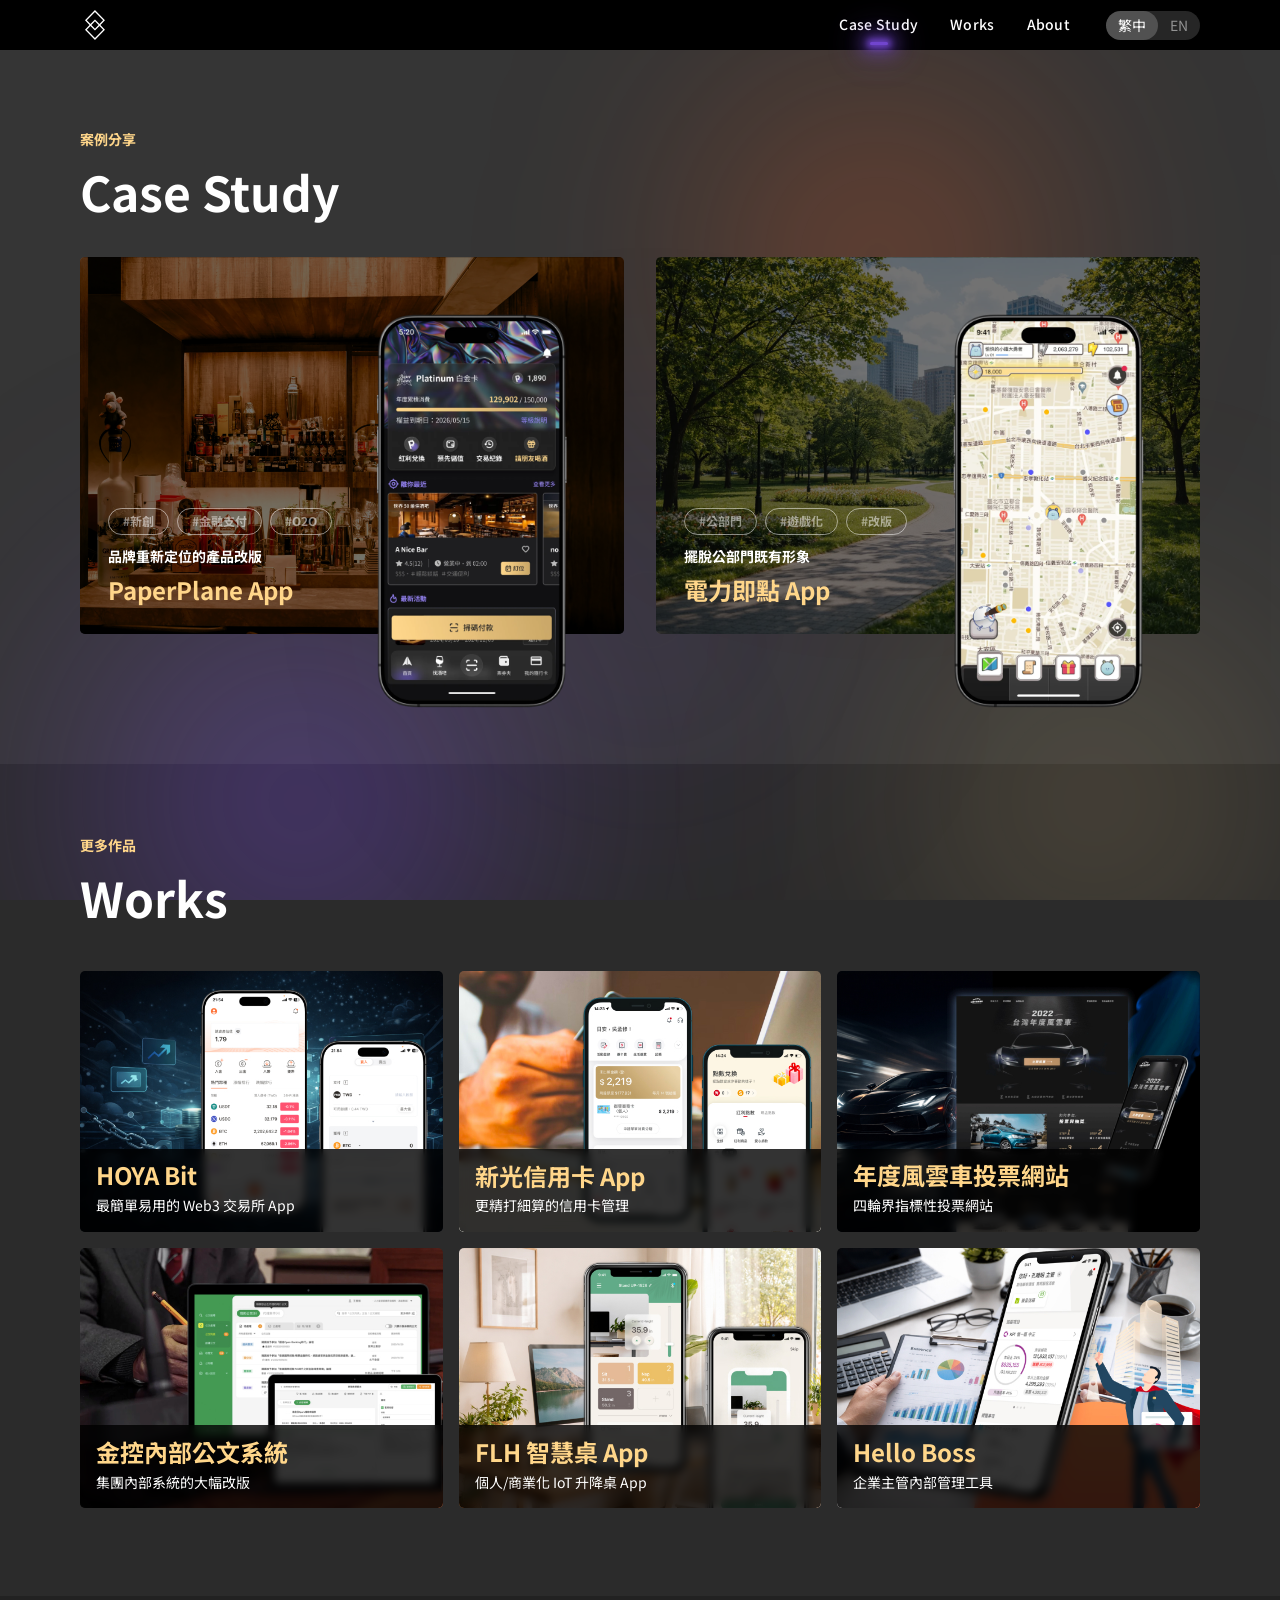
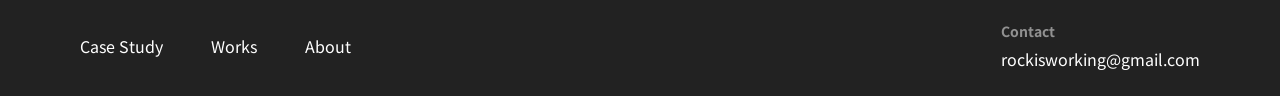
==== index.html @ 95409095 "perf: 所有圖片轉 WebP + 修復 about 頁左欄 sticky - 全站 PNG → WebP，cs-paperplane-bg: 11MB→848K（-92%） - 所有 HTML 圖" ====
<!DOCTYPE html>
<html lang="zh-TW">
<head>
  <meta charset="UTF-8">
  <meta name="viewport" content="width=device-width, initial-scale=1.0">
  <title>Rock Wu — UX Designer</title>
  <meta name="description" content="Rock Wu's UX design portfolio — case studies in fintech, gamification, and enterprise apps with 8+ years of product design experience.">

  <!-- Canonical -->
  <link rel="canonical" href="https://rockisworking.tw/">

  <!-- Open Graph -->
  <meta property="og:type"        content="website">
  <meta property="og:url"         content="https://rockisworking.tw/">
  <meta property="og:title"       content="Rock Wu — UX Designer">
  <meta property="og:description" content="Rock Wu's UX design portfolio — case studies in fintech, gamification, and enterprise apps with 8+ years of product design experience.">
  <meta property="og:image"       content="https://rockisworking.tw/assets/images/og_image.webp">
  <meta property="og:image:width"  content="1200">
  <meta property="og:image:height" content="630">

  <!-- Twitter Card -->
  <meta name="twitter:card"        content="summary_large_image">
  <meta name="twitter:title"       content="Rock Wu — UX Designer">
  <meta name="twitter:description" content="Rock Wu's UX design portfolio — case studies in fintech, gamification, and enterprise apps with 8+ years of product design experience.">
  <meta name="twitter:image"       content="https://rockisworking.tw/assets/images/og_image.webp">

  <!-- JSON-LD Person -->
  <script type="application/ld+json">
  {
    "@context": "https://schema.org",
    "@type": "Person",
    "name": "Rock Wu",
    "jobTitle": "UX Designer",
    "url": "https://rockisworking.tw",
    "email": "rockisworking@gmail.com",
    "sameAs": ["https://www.linkedin.com/in/rockwoo/"]
  }
  </script>

  <link rel="icon" type="image/svg+xml" href="assets/images/favicon.svg">
  <link rel="stylesheet" href="css/style.css">
</head>
<body>

  <!-- 流動背景光暈 -->
  <div class="gradient-orbs" aria-hidden="true">
    <div class="orb orb-1"></div>
    <div class="orb orb-2"></div>
    <div class="orb orb-3"></div>
    <div class="orb orb-4"></div>
  </div>

  <div class="page-content">

    <!-- ── Header ────────────────────────────── -->
    <header>
      <div class="header-inner">
        <a href="index.html" class="header-logo">
          <img src="assets/images/favicon.svg" alt="Rock Wu">
        </a>
        <div class="header-right">
          <nav class="header-nav">
            <a href="#case-study">Case Study</a>
            <a href="#work">Works</a>
            <a href="about.html">About</a>
          </nav>
          <div class="lang-toggle" id="langToggle" role="button" aria-label="切換語言">
            <span class="active" data-lang="zh">繁中</span>
            <span data-lang="en">EN</span>
          </div>
        </div>
        <button class="menu-btn" id="menuBtn" aria-label="開啟選單">
          <span></span><span></span><span></span>
        </button>
      </div>
    </header>

    <!-- ── Case Study 區塊 ────────────────────── -->
    <section id="case-study">
      <div class="container">
        <p class="section-label" data-zh="案例分享" data-en="Case Studies">案例分享</p>
        <h1>Case Study</h1>
        <div class="cs-grid">

          <!-- PaperPlane -->
          <a href="case-study-paperplane.html" class="cs-card fade-in">
            <div class="cs-card-inner">
              <div class="cs-card-bg" style="background-image: url('assets/images/cs-paperplane-bg.webp');"></div>
              <div class="cs-card-overlay"></div>
              <div class="cs-card-content">
                <div class="cs-card-tags">
                  <span class="tag-outline" data-zh="#新創" data-en="#Startup">#新創</span>
                  <span class="tag-outline" data-zh="#金融支付" data-en="#FinTech">#金融支付</span>
                  <span class="tag-outline">#O2O</span>
                </div>
                <p class="cs-card-sub" data-zh="品牌重新定位的產品改版" data-en="Product Redesign for Brand Repositioning">品牌重新定位的產品改版</p>
                <h2 class="cs-card-title">PaperPlane App</h2>
              </div>
            </div>
            <img class="cs-card-phone"
                 src="assets/images/cs-pp-v2-home@3x.webp"
                 alt="PaperPlane App">
          </a>

          <!-- 台電 -->
          <a href="case-study-tapower.html" class="cs-card fade-in">
            <div class="cs-card-inner">
              <div class="cs-card-bg" style="background-image: url('assets/images/cs-tapower-bg.webp');"></div>
              <div class="cs-card-overlay"></div>
              <div class="cs-card-content">
                <div class="cs-card-tags">
                  <span class="tag-outline" data-zh="#公部門" data-en="#Government">#公部門</span>
                  <span class="tag-outline" data-zh="#遊戲化" data-en="#Gamification">#遊戲化</span>
                  <span class="tag-outline" data-zh="#改版" data-en="#Redesign">#改版</span>
                </div>
                <p class="cs-card-sub" data-zh="擺脫公部門既有形象" data-en="Breaking Free from a Government App Stereotype">擺脫公部門既有形象</p>
                <h2 class="cs-card-title" data-zh="電力即點 App" data-en="Taipower Points App">電力即點 App</h2>
              </div>
            </div>
            <img class="cs-card-phone"
                 src="assets/images/cs-tapower-v3-map.webp"
                 alt="電力即點 App">
          </a>

        </div>
      </div>
    </section>

    <!-- ── Works 區塊 ──────────────────────────── -->
    <section id="work">
      <div class="container">
        <p class="section-label" data-zh="更多作品" data-en="More Works">更多作品</p>
        <h1>Works</h1>
        <div class="works-grid">

          <!-- HOYA Bit -->
          <div class="work-card fade-in"
               data-title="HOYA Bit"
               data-subtitle="最簡單易用的 Web3 交易所 App"
               data-subtitle-en="The Simplest Web3 Exchange App"
               data-tags="#Web3,#金融科技,#加密貨幣"
               data-tags-en="#Web3,#FinTech,#Crypto"
               data-role="UX Designer"
               data-exec="前期功能規劃、流程與線稿實作"
               data-exec-en="Feature planning, user flows, and wireframes"
               data-metrics="在職期間與公司一同成長至全台前三大交易所（2023~2025）"
               data-metrics-en="Grew to become one of Taiwan's top 3 crypto exchanges during my tenure (2023–2025)"
               data-desc="以友善、易用的普惠金融為核心概念，進行每一次的app改版。並協助PM重新梳理既有功能規則，將跨部門溝通與開發時的模糊地帶降到最低。"
               data-desc-en="With inclusive, easy-to-use finance as the core concept, I led iterative redesigns of the app and helped the PM clarify existing feature logic, minimizing ambiguity across cross-functional communication and development."
               data-image="assets/images/work-hoya-lightbox.jpg"
               data-link="https://hoyabit.com/">
            <div class="work-card-bg" style="background-image: url('assets/images/work-hoya-card.jpg');"></div>
            <div class="work-card-overlay"></div>
            <div class="work-card-content">
              <p class="work-card-title">HOYA Bit</p>
              <p class="work-card-sub" data-zh="最簡單易用的 Web3 交易所 App" data-en="The Simplest Web3 Exchange App">最簡單易用的 Web3 交易所 App</p>
            </div>
          </div>

          <!-- 新光信用卡 -->
          <div class="work-card fade-in"
               data-title="新光信用卡 App"
               data-title-en="Shin Kong Credit Card App"
               data-subtitle="更精打細算的信用卡管理"
               data-subtitle-en="Smarter Credit Card Management"
               data-tags="#金融科技,#銀行業"
               data-tags-en="#FinTech,#Banking"
               data-role="UX Designer"
               data-exec="前期研究、設計策略與實作、易用性測試、管理後台"
               data-exec-en="Research, design strategy & execution, usability testing, admin backend"
               data-metrics="現已結合進新光銀行app，仍保留部分既有架構"
               data-metrics-en="Now integrated into the Shin Kong Bank app, with key architecture retained"
               data-desc="以大量的用戶研究與訪談為出發，重新定義信用卡app的權重與操作流程，並整合新光銀行多部門系統，建立符合銀行內規的管理後台。"
               data-desc-en="Starting from extensive user research and interviews, I redefined the information hierarchy and flows of the credit card app, integrated multi-department systems, and built a compliance-ready admin backend."
               data-image="assets/images/work-skcard-lightbox.jpg"
               data-link="">
            <div class="work-card-bg" style="background-image: url('assets/images/work-skcard-card.jpg');"></div>
            <div class="work-card-overlay"></div>
            <div class="work-card-content">
              <p class="work-card-title" data-zh="新光信用卡 App" data-en="Shin Kong Credit Card App">新光信用卡 App</p>
              <p class="work-card-sub" data-zh="更精打細算的信用卡管理" data-en="Smarter Credit Card Management">更精打細算的信用卡管理</p>
            </div>
          </div>

          <!-- 年度風雲車 -->
          <div class="work-card fade-in"
               data-title="年度風雲車投票網站"
               data-title-en="Car of the Year Taiwan"
               data-subtitle="四輪界指標性投票網站"
               data-subtitle-en="Taiwan's Premier Car Voting Platform"
               data-tags="#活動型網站,#維護後台"
               data-tags-en="#CampaignSite,#AdminBackend"
               data-role="UX Designer"
               data-exec="前期研究、設計策略與實作、管理後台設計規劃"
               data-exec-en="Research, design strategy & execution, admin backend planning"
               data-metrics="改版後參與人數上升約 500%"
               data-metrics-en="~500% increase in participation after redesign"
               data-desc="從整體投票流程與機制設計為基石出發，搭配完善的管理後台，使網站在不需要過多繁瑣操作下，也能每年重複使用，展現不同的樣貌。"
               data-desc-en="Starting from a solid voting flow and mechanism design, paired with a robust admin backend, the site can be reused annually with minimal effort while presenting a fresh look each year."
               data-image="assets/images/work-cars-lightbox.jpg"
               data-link="https://twcoty.buycartv.com/">
            <div class="work-card-bg" style="background-image: url('assets/images/work-cars-card.jpg');"></div>
            <div class="work-card-overlay"></div>
            <div class="work-card-content">
              <p class="work-card-title" data-zh="年度風雲車投票網站" data-en="Car of the Year Taiwan">年度風雲車投票網站</p>
              <p class="work-card-sub" data-zh="四輪界指標性投票網站" data-en="Taiwan's Premier Car Voting Platform">四輪界指標性投票網站</p>
            </div>
          </div>

          <!-- 金控公文 -->
          <div class="work-card fade-in"
               data-title="金控內部公文系統"
               data-title-en="Financial Group Document System"
               data-subtitle="集團內部系統的大幅改版"
               data-subtitle-en="Major Overhaul of an Enterprise Internal System"
               data-tags="#企業應用,#B2B,#多權限設計"
               data-tags-en="#EnterpriseApp,#B2B,#MultiRoleDesign"
               data-role="UX Designer"
               data-exec="前期研究、設計策略與實作、易用性測試"
               data-exec-en="Research, design strategy & execution, usability testing"
               data-metrics="受客戶內部好評，後續引進更多合作專案"
               data-metrics-en="Well-received internally, leading to additional project collaborations"
               data-desc="以集團多事業體、職務、權限皆適用為目標，逐一釐清既有需求與機制，重構數位化公文流程，建立通用的權限架構，有效提高公文運轉效率。"
               data-desc-en="With the goal of supporting diverse business units, roles, and permission levels across the group, I clarified existing requirements, rebuilt the digital document workflow, and established a universal permission architecture to significantly improve document processing efficiency."
               data-image="assets/images/work-katai-lightbox.jpg"
               data-link="">
            <div class="work-card-bg" style="background-image: url('assets/images/work-katai-card.jpg');"></div>
            <div class="work-card-overlay"></div>
            <div class="work-card-content">
              <p class="work-card-title" data-zh="金控內部公文系統" data-en="Financial Group Document System">金控內部公文系統</p>
              <p class="work-card-sub" data-zh="集團內部系統的大幅改版" data-en="Major Overhaul of an Enterprise Internal System">集團內部系統的大幅改版</p>
            </div>
          </div>

          <!-- FLH 智慧桌 -->
          <div class="work-card fade-in"
               data-title="FLH 智慧桌 App"
               data-title-en="FLH Smart Desk App"
               data-subtitle="個人/商業化 IoT 升降桌 App"
               data-subtitle-en="Personal & Commercial IoT Sit-Stand Desk App"
               data-tags="#IoT,#軟硬整合"
               data-tags-en="#IoT,#HardwareSoftwareIntegration"
               data-role="UX Designer"
               data-exec="前期研究、設計策略與實作、易用性測試"
               data-exec-en="Research, design strategy & execution, usability testing"
               data-metrics="產品銷售良好，廠商成功拓展海外市場"
               data-metrics-en="Strong product sales; manufacturer successfully expanded to overseas markets"
               data-desc="不只是調整高度，而是深入探討每個使用情境下的需求，讓共享場域也能順暢操作，並結合聲控與提醒功能，進一步優化用戶的使用體驗。"
               data-desc-en="More than just height adjustment — I explored every usage context in depth, enabling smooth operation in shared spaces, and integrated voice control and reminder features to further enhance the user experience."
               data-image="assets/images/work-flh-lightbox.jpg"
               data-link="">
            <div class="work-card-bg" style="background-image: url('assets/images/work-flh-card.jpg');"></div>
            <div class="work-card-overlay"></div>
            <div class="work-card-content">
              <p class="work-card-title">FLH 智慧桌 App</p>
              <p class="work-card-sub" data-zh="個人/商業化 IoT 升降桌 App" data-en="Personal & Commercial IoT Sit-Stand Desk App">個人/商業化 IoT 升降桌 App</p>
            </div>
          </div>

          <!-- Hello Boss -->
          <div class="work-card fade-in"
               data-title="Hello Boss"
               data-subtitle="企業主管內部管理工具"
               data-subtitle-en="Internal Management Tool for Executives"
               data-tags="#企業應用,#管理系統,#多權限設計"
               data-tags-en="#EnterpriseApp,#ManagementSystem,#MultiRoleDesign"
               data-role="UX Designer"
               data-exec="前期研究、設計策略、流程與線稿實作"
               data-exec-en="Research, design strategy, user flows and wireframes"
               data-metrics="受客戶內部好評，於2022年推出中國版本"
               data-metrics-en="Well-received internally; a China version was launched in 2022"
               data-desc="統整集團內所有事業體的管理需求，並因應從主管到總經理等各層級的使用內容進行分眾，無論是掌握員工KPI、公文簽核或是業績考察，都能一目瞭然，一手掌握。"
               data-desc-en="Consolidated management needs across all business units within the group, with role-based content tailored from team leads to CEOs. Whether tracking employee KPIs, signing off on documents, or reviewing performance — everything at a glance."
               data-image="assets/images/work-helloboss-lightbox.jpg"
               data-link="">
            <div class="work-card-bg" style="background-image: url('assets/images/work-helloboss-card.jpg');"></div>
            <div class="work-card-overlay"></div>
            <div class="work-card-content">
              <p class="work-card-title">Hello Boss</p>
              <p class="work-card-sub" data-zh="企業主管內部管理工具" data-en="Internal Management Tool for Executives">企業主管內部管理工具</p>
            </div>
          </div>

        </div>
      </div>
    </section>

    <!-- ── Footer ─────────────────────────────── -->
    <footer>
      <div class="footer-inner">
        <nav class="footer-nav">
          <a href="#case-study">Case Study</a>
          <a href="#work">Works</a>
          <a href="about.html">About</a>
        </nav>
        <div class="footer-contact">
          <span class="footer-contact-label">Contact</span>
          <a href="mailto:rockisworking@gmail.com">rockisworking@gmail.com</a>
        </div>
      </div>
    </footer>

  </div><!-- .page-content -->

  <!-- ── Lightbox ───────────────────────────── -->
  <div class="lightbox-backdrop" id="lightboxBackdrop">
    <div class="lightbox" role="dialog" aria-modal="true">
      <button class="lightbox-close" id="lightboxClose" aria-label="關閉">
        <img src="assets/images/icon-close.svg" alt="關閉">
      </button>
      <!-- 封面圖（tags + 標題疊在圖片上） -->
      <div class="lightbox-cover-wrap">
        <img class="lightbox-cover" id="lbCover" src="" alt="">
        <div class="lightbox-cover-content">
          <div class="lightbox-tags" id="lbTags"></div>
          <h2 class="lightbox-title" id="lbTitle"></h2>
          <p class="lightbox-subtitle" id="lbSubtitle"></p>
        </div>
      </div>
      <!-- 內容區 -->
      <div class="lightbox-body">
        <!-- 角色 / 執行 -->
        <div class="lightbox-meta">
          <div>
            <p class="lightbox-meta-label" data-zh="角色" data-en="Role">角色</p>
            <p class="lightbox-meta-value" id="lbRole"></p>
          </div>
          <div>
            <p class="lightbox-meta-label" data-zh="執行" data-en="Scope">執行</p>
            <p class="lightbox-meta-value" id="lbExec"></p>
          </div>
        </div>
        <!-- 關鍵數據 -->
        <div class="lightbox-section">
          <p class="lightbox-section-label" data-zh="關鍵數據" data-en="Key Metrics">關鍵數據</p>
          <p class="lightbox-section-value" id="lbMetrics"></p>
        </div>
        <!-- 說明 -->
        <div class="lightbox-section">
          <p class="lightbox-section-label" data-zh="說明" data-en="Overview">說明</p>
          <p class="lightbox-section-value" id="lbDesc"></p>
        </div>
        <!-- 連結（有才顯示） -->
        <div class="lightbox-section" id="lbLinkSection" style="display:none;">
          <p class="lightbox-section-label" data-zh="連結" data-en="Link">連結</p>
          <a class="lightbox-link" id="lbLink" href="#" target="_blank" rel="noopener"></a>
        </div>
      </div>
    </div>
  </div>

  <!-- ── Go-to-top ──────────────────────────── -->
  <!-- ── Mobile Menu ──────────────────────── -->
  <div class="mobile-menu" id="mobileMenu" aria-hidden="true">
    <div class="mobile-menu-top">
      <a href="index.html" class="header-logo">
        <img src="assets/images/favicon.svg" alt="Rock Wu">
      </a>
      <button class="mobile-menu-close" id="mobileMenuClose" aria-label="關閉選單">
        <img src="assets/images/icon-close.svg" alt="關閉">
      </button>
    </div>
    <nav class="mobile-nav">
      <a href="#case-study">Case Study</a>
      <a href="#work">Works</a>
      <a href="about.html">About</a>
    </nav>
    <div class="mobile-menu-bottom">
      <div class="lang-toggle" id="langToggleMobile" role="button" aria-label="切換語言">
        <span class="active" data-lang="zh">繁中</span>
        <span data-lang="en">EN</span>
      </div>
    </div>
  </div>

  <button id="go-to-top" aria-label="回到頂部">
    <img src="assets/images/icon-gototop.svg" alt="">
  </button>

  <script src="js/main.js"></script>
</body>
</html>
---- css/style.css ----
/* ============================================
   Rock Wu 作品集 — 設計系統
   ============================================ */

@import url('https://fonts.googleapis.com/css2?family=Noto+Sans+TC:wght@400;500;700&display=swap');

:root {
  --bg:         #2B2B2B;
  --text:       #FFFFFF;
  --accent:     #FFD68A;
  --muted:      rgba(255, 255, 255, 0.5);
  --purple:     #7145CE;
  --section-bg: rgba(255, 255, 255, 0.05);
  --font:       "PingFang TC", "Noto Sans TC", sans-serif;
}

*, *::before, *::after { box-sizing: border-box; margin: 0; padding: 0; }
html { scroll-behavior: smooth; overflow-x: hidden; }

body {
  background: var(--bg);
  color: var(--text);
  font-family: var(--font);
  font-size: 16px;
  line-height: 1.4;
  min-height: 100vh;
}

img { max-width: 100%; display: block; }
a   { color: inherit; text-decoration: none; }
ul  { list-style: none; }

/* ── 液態流動背景 ──────────────────────────── */
.gradient-orbs {
  position: fixed;
  inset: 0;
  pointer-events: none;
  z-index: 0;
  overflow: hidden;
}

.orb {
  position: absolute;
  border-radius: 50%;
  filter: blur(120px);
  will-change: transform, opacity;
}

.orb-1 {
  width: 600px;
  height: 600px;
  bottom: -200px;
  left: 0%;
  background: radial-gradient(circle, rgba(113, 69, 206, 0.60) 0%, rgba(113, 69, 206, 0) 70%);
  animation: liquid1 16s cubic-bezier(0.45, 0.05, 0.55, 0.95) infinite;
}

.orb-2 {
  width: 500px;
  height: 500px;
  bottom: -150px;
  right: -5%;
  background: radial-gradient(circle, rgba(255, 214, 138, 0.26) 0%, rgba(255, 214, 138, 0) 70%);
  animation: liquid2 20s cubic-bezier(0.45, 0.05, 0.55, 0.95) infinite;
}

.orb-3 {
  width: 400px;
  height: 400px;
  bottom: 10%;
  left: 35%;
  background: radial-gradient(circle, rgba(113, 69, 206, 0.22) 0%, rgba(113, 69, 206, 0) 70%);
  animation: liquid3 24s cubic-bezier(0.45, 0.05, 0.55, 0.95) infinite;
}

@keyframes liquid1 {
  0%   { transform: translate(0, 0)        scale(1);    opacity: 0.84; }
  20%  { transform: translate(60px, -70px) scale(1.12); opacity: 1;    }
  40%  { transform: translate(100px, -30px) scale(0.92); opacity: 0.72; }
  60%  { transform: translate(40px, -90px) scale(1.08); opacity: 1;    }
  80%  { transform: translate(-20px, -50px) scale(1.05); opacity: 0.90; }
  100% { transform: translate(0, 0)        scale(1);    opacity: 0.84; }
}

@keyframes liquid2 {
  0%   { transform: translate(0, 0)          scale(1);    opacity: 0.72; }
  25%  { transform: translate(-80px, -60px)  scale(1.15); opacity: 1;    }
  50%  { transform: translate(-40px, -100px) scale(0.9);  opacity: 0.60; }
  75%  { transform: translate(-100px, -40px) scale(1.1);  opacity: 0.96; }
  100% { transform: translate(0, 0)          scale(1);    opacity: 0.72; }
}

@keyframes liquid3 {
  0%   { transform: translate(0, 0)         scale(1);    opacity: 0.60; }
  33%  { transform: translate(-60px, -80px) scale(1.2);  opacity: 0.96; }
  66%  { transform: translate(80px, -40px)  scale(0.85); opacity: 0.48; }
  100% { transform: translate(0, 0)         scale(1);    opacity: 0.60; }
}

.orb-4 {
  width: 420px;
  height: 420px;
  top: 5%;
  right: 15%;
  background: radial-gradient(circle, rgba(255, 90, 30, 0.54) 0%, rgba(255, 90, 30, 0) 70%);
  animation: liquid4 19s cubic-bezier(0.37, 0, 0.63, 1) infinite;
}

@keyframes liquid4 {
  0%   { transform: translate(0, 0)          scale(1);    opacity: 0.36; }
  15%  { transform: translate(-50px, 60px)   scale(1.18); opacity: 0.84; }
  35%  { transform: translate(70px, 30px)    scale(0.88); opacity: 0.30; }
  55%  { transform: translate(-30px, 90px)   scale(1.12); opacity: 0.72; }
  75%  { transform: translate(60px, -20px)   scale(0.95); opacity: 0.48; }
  90%  { transform: translate(-40px, 50px)   scale(1.08); opacity: 0.66; }
  100% { transform: translate(0, 0)          scale(1);    opacity: 0.36; }
}

/* ── 版面 ─────────────────────────────────── */
.page-content { position: relative; z-index: 1; padding-top: 50px; }

.container {
  max-width: 1440px;
  margin: 0 auto;
  padding: 0 80px;
}

/* ── Header ───────────────────────────────── */
header {
  position: fixed;
  top: 0;
  left: 0;
  right: 0;
  z-index: 100;
  height: 50px;
  background: #000;
  transition: background 0.4s ease, backdrop-filter 0.4s, transform 0.3s ease;
}

/* 手機：下滑收合、上滑展開 */
header.header-hidden { transform: translateY(-100%); }

header.scrolled {
  background: rgba(0, 0, 0, 0.5);
  backdrop-filter: blur(16px);
  -webkit-backdrop-filter: blur(16px);
}

.header-inner {
  max-width: 1440px;
  margin: 0 auto;
  padding: 0 80px;
  height: 100%;
  display: flex;
  align-items: center;
  justify-content: space-between;
}

.header-logo img {
  width: 30px;
  height: 30px;
  object-fit: contain;
  /* SVG 原本是白色 path，在黑色 header 上直接顯示 */
}

.header-right {
  display: flex;
  align-items: center;
  gap: 36px;
}

.header-nav {
  display: flex;
  align-items: center;
  gap: 32px;
}

.header-nav a {
  font-size: 14px;
  font-weight: 500;
  color: var(--text);
  letter-spacing: 0.02em;
  transition: opacity 0.25s;
  position: relative;
}

.header-nav a:hover { opacity: 0.55; }

.header-nav a.active { opacity: 1; }

/* 當前頁面 — 紫色光暈 indicator */
.header-nav a.active::after {
  content: '';
  position: absolute;
  bottom: -10px;
  left: 50%;
  transform: translateX(-50%);
  width: 18px;
  height: 3px;
  border-radius: 100px;
  background: var(--purple);
  box-shadow:
    0 0 6px 3px rgba(113, 69, 206, 0.9),
    0 0 16px 8px rgba(113, 69, 206, 0.5),
    0 0 32px 14px rgba(113, 69, 206, 0.2);
}

.lang-toggle {
  display: flex;
  align-items: center;
  height: 29px;
  background: rgba(255, 255, 255, 0.15);
  border-radius: 100px;
  cursor: pointer;
  user-select: none;
}

.lang-toggle span {
  padding: 4px 12px;
  font-size: 14px;
  font-weight: 400;
  color: var(--muted);
  border-radius: 100px;
  line-height: 21px;
  transition: background 0.25s, color 0.25s;
}

.lang-toggle span.active {
  background: rgba(255, 255, 255, 0.2);
  color: var(--text);
}

/* ── Footer ───────────────────────────────── */
footer {
  position: relative;
  z-index: 1;
  background: rgba(0, 0, 0, 0.2);
}

.footer-inner {
  max-width: 1440px;
  margin: 0 auto;
  padding: 0 80px;
  height: 100px;
  display: flex;
  align-items: center;
  justify-content: space-between;
}

.footer-nav { display: flex; gap: 48px; }

.footer-nav a {
  font-size: 16px;
  color: var(--text);
  transition: opacity 0.2s;
}

.footer-nav a:hover { opacity: 0.65; }

.footer-contact { display: flex; flex-direction: column; gap: 6px; }

.footer-contact-label {
  font-size: 14px;
  font-weight: 700;
  color: var(--muted);
}

.footer-contact a {
  font-size: 16px;
  color: var(--text);
  transition: opacity 0.2s;
}

.footer-contact a:hover { opacity: 0.65; }

/* ── 區塊標籤（小金字）─────────────────────── */
.section-label {
  font-size: 14px;
  font-weight: 700;
  color: var(--accent);
  margin-bottom: 8px;
}

/* ── Case Study 區塊 ──────────────────────── */
#case-study {
  background: var(--section-bg);
  padding: 80px 0 88px;
}

#case-study h1,
#work h1 {
  font-size: 48px;
  font-weight: 700;
  color: var(--text);
  margin-bottom: 32px;
}

/* 破格手機向下延伸，手機突出卡片約 70px，再留 48px = 最少 118px */
#case-study { padding-bottom: 130px; }

/* Case Study 卡片格線（破格設計：手機向下突破卡片邊界）*/
.cs-grid {
  display: grid;
  grid-template-columns: 1fr 1fr;
  gap: 32px;
  overflow: visible;
}

.cs-card {
  position: relative;
  aspect-ratio: 484 / 336;   /* 設計稿比例 */
  border-radius: 5px;
  overflow: visible;         /* 允許手機突破下邊界 */
  display: block;
}

/* 卡片內容容器（裁切背景 + overlay）*/
.cs-card-inner {
  position: absolute;
  inset: 0;
  border-radius: 5px;
  overflow: hidden;
  transition: border-radius 0.52s ease, box-shadow 0.52s ease;
}

.cs-card:hover .cs-card-inner {
  border-radius: 0;
  box-shadow:
    0 8px 24px  rgba(113, 69, 206, 0.40),
    0 16px 50px rgba(113, 69, 206, 0.22),
    0 24px 80px rgba(113, 69, 206, 0.10);
}

.cs-card-bg {
  position: absolute;
  inset: 0;
  background-size: cover;
  background-position: center;
  transition: transform 0.5s ease;
}

.cs-card:hover .cs-card-bg {
  transform: scale(1.05);
}

.cs-card-overlay {
  position: absolute;
  inset: 0;
  background: rgba(0, 0, 0, 0.55);
}

/* 手機破格：頂端距卡片頂端 15%，向下突破底部 */
.cs-card-phone {
  position: absolute;
  top: 15%;
  right: 10%;
  width: 36%;
  height: auto;
  object-fit: contain;
  object-position: top center;
  z-index: 10;
  pointer-events: none;
  transition: transform 0.5s ease;
}

.cs-card:hover .cs-card-phone {
  transform: translateY(6px);
}

.cs-card-content {
  position: absolute;
  bottom: 28px;
  left: 28px;
  right: 48%;   /* 保留右側手機空間（手機 36% + right 10% + 邊距）*/
  z-index: 4;
}

.cs-card-tags {
  display: flex;
  flex-wrap: wrap;
  gap: 8px;
  margin-bottom: 12px;
}

.tag-outline {
  font-size: 12px;
  font-weight: 700;
  color: var(--muted);
  border: 1px solid var(--muted);
  border-radius: 100px;
  padding: 4px 14px;
}

.cs-card-sub {
  font-size: 14px;
  font-weight: 700;
  color: var(--text);
  margin-bottom: 6px;
}

.cs-card-title {
  font-size: 24px;
  font-weight: 700;
  color: var(--accent);
}

/* ── Works 區塊 ───────────────────────────── */
#work { padding: 72px 0 88px; }

#work h1 { margin-bottom: 40px; }

.works-grid {
  display: grid;
  grid-template-columns: repeat(3, 1fr);
  gap: 16px;
}

.work-card {
  position: relative;
  aspect-ratio: 323 / 232;
  border-radius: 5px;
  overflow: hidden;
  display: block;
  cursor: pointer;
  box-shadow: 0 0 0 transparent;
  transition: box-shadow 0.52s ease, border-radius 0.52s ease;
}

.work-card:hover {
  border-radius: 0;
  box-shadow:
    0 8px 24px  rgba(113, 69, 206, 0.40),
    0 16px 50px rgba(113, 69, 206, 0.22),
    0 24px 80px rgba(113, 69, 206, 0.10);
}

.work-card-bg {
  position: absolute;
  inset: 0;
  background-size: cover;
  background-position: center;
  transition: transform 0.5s ease;
}

.work-card:hover .work-card-bg {
  transform: scale(1.05);
}

/* 底部局部遮罩 */
.work-card-overlay {
  position: absolute;
  bottom: 0;
  left: 0;
  right: 0;
  height: 83px;
  background: rgba(0, 0, 0, 0.8);
  backdrop-filter: blur(4px);
  -webkit-backdrop-filter: blur(4px);
}

/* Mockup 圖片 */
.work-card-mockup {
  position: absolute;
  right: 0;
  bottom: 0;
  height: 112%;
  width: auto;
  object-fit: contain;
  object-position: bottom right;
  z-index: 1;
  pointer-events: none;
}

/* 雙 mockup 卡片：後排偏左 */
.work-card-mockup-back {
  right: 28%;
  opacity: 0.9;
}

.work-card-content {
  position: absolute;
  bottom: 0;
  left: 0;
  right: 0;
  padding: 16px;
  z-index: 2;
}

.work-card-title {
  font-size: 24px;
  font-weight: 700;
  color: var(--accent);
  margin-bottom: 4px;
}

.work-card-sub {
  font-size: 14px;
  font-weight: 400;
  color: var(--text);
}

/* ── Lightbox ─────────────────────────────── */
.lightbox-backdrop {
  display: none;
  position: fixed;
  inset: 0;
  background: rgba(0, 0, 0, 0.88);
  z-index: 200;
  align-items: center;
  justify-content: center;
  backdrop-filter: blur(8px);
  padding: 24px;
}

.lightbox-backdrop.open { display: flex; }

.lightbox {
  background: #3A3A3A;
  border-radius: 12px;
  max-width: 480px;
  width: 100%;
  max-height: 80vh;
  overflow-y: auto;
  position: relative;
  animation: lightboxIn 0.25s ease;
}

@keyframes lightboxIn {
  from { opacity: 0; transform: translateY(24px); }
  to   { opacity: 1; transform: translateY(0); }
}

/* 封面圖（含 tags 疊加） */
.lightbox-cover-wrap {
  position: relative;
  border-radius: 12px 12px 0 0;
  overflow: hidden;
}

.lightbox-cover {
  width: 100%;
  aspect-ratio: 480 / 326;
  object-fit: cover;
  display: block;
}

/* 封面底部黑色漸層遮罩 */
.lightbox-cover-wrap::after {
  content: '';
  position: absolute;
  bottom: 0;
  left: 0;
  right: 0;
  height: 65%;
  background: linear-gradient(to top, rgba(0, 0, 0, 0.92) 0%, rgba(0, 0, 0, 0.5) 50%, transparent 100%);
  pointer-events: none;
  z-index: 1;
}

/* Tags + 標題 疊在封面左下角 */
.lightbox-cover-content {
  position: absolute;
  bottom: 0;
  left: 0;
  right: 0;
  padding: 0 20px 20px;
  z-index: 2;
}

.lightbox-tags {
  display: flex;
  flex-wrap: wrap;
  gap: 6px;
  margin-bottom: 10px;
}

.lightbox-tag {
  font-size: 12px;
  font-weight: 700;
  color: rgba(255, 255, 255, 0.8);
  background: rgba(0, 0, 0, 0.45);
  border: 1px solid rgba(255, 255, 255, 0.4);
  border-radius: 100px;
  padding: 4px 12px;
  backdrop-filter: blur(4px);
}

/* 關閉按鈕 */
.lightbox-close {
  position: absolute;
  top: 16px;
  right: 16px;
  width: 36px;
  height: 36px;
  border-radius: 50%;
  background: rgba(0, 0, 0, 0.5);
  border: none;
  cursor: pointer;
  display: flex;
  align-items: center;
  justify-content: center;
  z-index: 10;
  transition: background 0.2s;
}

.lightbox-close:hover { background: rgba(0, 0, 0, 0.75); }

.lightbox-close img { width: 20px; height: 20px; }

/* 標題、副標題（疊在封面圖上） */
.lightbox-title {
  font-size: 28px;
  font-weight: 700;
  color: var(--accent);
  margin-bottom: 4px;
  line-height: 1.2;
}

.lightbox-subtitle {
  font-size: 14px;
  font-weight: 400;
  color: rgba(255, 255, 255, 0.75);
  margin-bottom: 0;
}

/* 內容區 */
.lightbox-body {
  padding: 20px 20px 28px;
}

/* 角色 / 執行 */
.lightbox-meta {
  display: grid;
  grid-template-columns: 1fr 2fr;
  gap: 0 24px;
  padding-bottom: 20px;
  margin-bottom: 20px;
  border-bottom: 1px solid rgba(255, 255, 255, 0.1);
}

.lightbox-meta-label {
  font-size: 12px;
  font-weight: 700;
  color: var(--accent);
  margin-bottom: 4px;
}

.lightbox-meta-value {
  font-size: 14px;
  font-weight: 400;
  color: var(--text);
  line-height: 1.5;
}

/* 關鍵數據 / 說明 / 連結 */
.lightbox-section {
  margin-bottom: 16px;
}

.lightbox-section-label {
  font-size: 12px;
  font-weight: 700;
  color: var(--accent);
  margin-bottom: 4px;
}

.lightbox-section-value {
  font-size: 14px;
  font-weight: 400;
  color: var(--text);
  line-height: 1.65;
}

.lightbox-link {
  font-size: 14px;
  color: var(--muted);
  border-bottom: 1px solid var(--muted);
  padding-bottom: 2px;
  transition: color 0.2s, border-color 0.2s;
}

.lightbox-link:hover { color: var(--text); border-color: var(--text); }

/* ── Go-to-top ────────────────────────────── */
#go-to-top {
  position: fixed;
  bottom: 40px;
  right: 40px;
  width: 50px;
  height: 50px;
  border-radius: 50%;
  background: rgba(255, 255, 255, 0.45);
  border: none;
  cursor: pointer;
  display: flex;
  align-items: center;
  justify-content: center;
  z-index: 50;
  opacity: 0;
  transform: translateY(20px);
  transition: opacity 0.3s, transform 0.3s, background 0.2s;
  pointer-events: none;
}

#go-to-top.visible {
  opacity: 1;
  transform: translateY(0);
  pointer-events: auto;
}

#go-to-top:hover { background: rgba(255, 255, 255, 0.65); }

/* ── Scroll 淡入 ──────────────────────────── */
.fade-in {
  opacity: 0;
  transform: translateY(24px);
  transition: opacity 0.65s ease, transform 0.65s ease;
}

.fade-in.visible {
  opacity: 1;
  transform: translateY(0);
}

.cs-grid    .fade-in:nth-child(2) { transition-delay: 0.1s; }
.works-grid .fade-in:nth-child(2) { transition-delay: 0.08s; }
.works-grid .fade-in:nth-child(3) { transition-delay: 0.16s; }
.works-grid .fade-in:nth-child(4) { transition-delay: 0.06s; }
.works-grid .fade-in:nth-child(5) { transition-delay: 0.14s; }
.works-grid .fade-in:nth-child(6) { transition-delay: 0.22s; }

/* ── About 頁面 ───────────────────────────── */
.about-layout {
  display: grid;
  grid-template-columns: 360px 1fr;
  gap: 80px;
  padding: 80px 0 100px;
}

.about-left {
  position: sticky;
  top: 130px; /* header(50px) + about-layout padding-top(80px) → 剛好等於起始位置，不移動 */
  align-self: start;
}

.about-greeting {
  font-size: 48px;
  font-weight: 700;
  line-height: 1.1;
  color: var(--text);
}

.about-name {
  font-size: 48px;
  font-weight: 700;
  line-height: 1.1;
  color: var(--accent);   /* 名字用 accent 金色 */
  margin-bottom: 20px;
}

.about-tagline {
  font-size: 14px;
  font-weight: 400;
  color: var(--muted);
  margin-bottom: 40px;
}

.contact-label {
  font-size: 14px;
  font-weight: 700;
  color: var(--accent);   /* Contact 標籤用 accent */
  margin-bottom: 8px;
}

.contact-links { display: flex; flex-direction: column; gap: 10px; }

.contact-links a {
  font-size: 16px;
  color: var(--text);
  transition: opacity 0.2s;
}

.contact-links a:hover { opacity: 0.65; }

/* 右欄 */
.about-right {
  padding-top: 0;
  padding-left: 48px;
  max-width: 600px;
}

/* About me 段落 */
.about-me-section { margin-bottom: 48px; }

/* 小標籤（About me / Experience heading）*/
.section-heading-sm {
  font-size: 14px;
  font-weight: 700;
  color: var(--accent);
  letter-spacing: 0.04em;
  text-transform: uppercase;
  margin-bottom: 16px;
}

.about-me-section p {
  font-size: 16px;
  font-weight: 400;
  line-height: 1.7;
  color: var(--text);
  margin-bottom: 16px;
}

.about-me-section p:last-child { margin-bottom: 0; }

/* Experience */
.experience-section { margin-bottom: 0; }

.exp-entry {
  padding-bottom: 24px;
  margin-bottom: 24px;
  border-bottom: 1px solid rgba(255, 255, 255, 0.1);
}

.exp-entry:last-child { border-bottom: none; }

.exp-tags { display: flex; flex-wrap: wrap; gap: 6px; margin-bottom: 8px; }

.exp-tag {
  font-size: 12px;
  font-weight: 700;
  color: var(--muted);
}

/* 公司名稱 + 職位/年份同行 */
.exp-company-line {
  margin-bottom: 8px;
  line-height: 1.4;
}

.exp-company {
  font-size: 16px;
  font-weight: 700;
  color: var(--accent);
}

.exp-role-date {
  font-size: 14px;
  font-weight: 400;
  color: var(--muted);
  margin-left: 2px;
}

.exp-bullets { display: flex; flex-direction: column; gap: 6px; }

.exp-bullets li {
  font-size: 14px;
  font-weight: 400;
  color: var(--text);
  padding-left: 14px;
  position: relative;
  line-height: 1.55;
}

.exp-bullets li::before {
  content: '·';
  position: absolute;
  left: 0;
  color: var(--muted);
}

/* 展開按鈕 */
.exp-expand-btn {
  font-size: 14px;
  font-weight: 400;
  color: var(--muted);
  background: none;
  border: none;
  cursor: pointer;
  padding: 0;
  margin-top: 4px;
  transition: color 0.2s;
}

.exp-expand-btn:hover { color: var(--text); }

.exp-hidden {
  overflow: hidden;
  max-height: 0;
  transition: max-height 0.55s ease;
}

.exp-hidden.open { max-height: 1000px; }

.exp-hidden .exp-entry:first-child { margin-top: 36px; }

/* ── Case Study 內頁 ──────────────────────── */

/* Hero 外層 wrap：margin-top -50px 延伸至 header 下方，height 補回 50px 保持可見高度不變 */
.cs-hero-wrap {
  position: relative;
  margin-top: -50px;
  height: calc(70vh + 50px);
  z-index: 2;
  display: flex;
  align-items: flex-end;
}

/* 背景裁切層（只裁 bg + overlay）*/
.cs-hero {
  position: absolute;
  inset: 0;
  overflow: hidden;
  z-index: 0;
}

.cs-hero-bg {
  position: absolute;
  inset: 0;
  background-size: cover;
  background-position: center;
  filter: blur(10px);
  transform: scale(1.05);
}

.cs-hero-overlay {
  position: absolute;
  inset: 0;
  background: rgba(0, 0, 0, 0.6);
}

/* 主手機（右側）：從 wrap 頂端延伸，破出底部 */
.cs-hero-phone {
  position: absolute;
  top: 10%;
  right: 10%;
  height: 112%;
  width: auto;
  z-index: 5;
  pointer-events: none;
}

/* 副手機（左側）：稍低起點，與主手機有重疊 */
.cs-hero-phone-secondary {
  position: absolute;
  top: 16%;
  right: 24%;
  height: 96%;
  width: auto;
  z-index: 4;
  pointer-events: none;
  opacity: 0.92;
}

/* 1000px 內容容器：phones + 文字皆受此約束，bg 仍全寬 */
.cs-hero-inner {
  position: relative;
  width: 100%;
  max-width: 1200px;
  height: 100%;
  margin: 0 auto;
  display: flex;
  align-items: flex-end;
}

/* hero 底部內容：tags → subtitle → title（meta 已移出）*/
.cs-hero-content {
  position: relative;
  z-index: 3;
  padding: 0 40px 32px;
  max-width: 55%;
}

/* Role / Team / Release 獨立區塊 */
.cs-info {
  position: relative;
  z-index: 1;
  background: rgba(0, 0, 0, 0.15);
  border-bottom: 1px solid rgba(255, 255, 255, 0.06);
}

.cs-info-inner {
  max-width: 1200px;
  margin: 0 auto;
  padding: 36px 48px 48px;
  display: flex;
  gap: 24px;
  align-items: flex-start;
}

.cs-hero-tags {
  display: flex;
  flex-wrap: wrap;
  gap: 8px;
  margin-bottom: 12px;
}

.cs-hero-sub {
  font-size: 14px;
  font-weight: 700;
  color: var(--text);
  margin-bottom: 8px;
}

.cs-hero-title {
  font-size: 48px;
  font-weight: 700;
  color: var(--accent);
  line-height: 1.1;
  margin-bottom: 28px;
  word-break: break-word;
  overflow-wrap: break-word;
}

/* Role / Team / Release（hero 底部分隔線後）*/
.cs-hero-meta {
  display: grid;
  grid-template-columns: 200px auto auto;
  gap: 0 64px;
  padding-top: 24px;
  border-top: 1px solid rgba(255, 255, 255, 0.15);
}

.cs-hero-meta-label {
  font-size: 14px;
  font-weight: 700;
  color: var(--accent);
  margin-bottom: 10px;
}

.cs-hero-meta-value {
  font-size: 16px;
  font-weight: 400;
  color: rgba(255, 255, 255, 0.5);
  line-height: 1.8;
}

.cs-hero-meta-list {
  display: flex;
  flex-direction: column;
  gap: 4px;
}

.cs-hero-meta-list li {
  font-size: 16px;
  color: rgba(255, 255, 255, 0.5);
  padding-left: 12px;
  position: relative;
  line-height: 1.6;
}

.cs-hero-meta-list li::before {
  content: '·';
  position: absolute;
  left: 0;
  color: var(--muted);
}

/* 主要內容容器 */
.cs-content {
  max-width: 1200px;
  margin: 0 auto;
  padding: 80px 48px 120px;
}

/* 通用段落區塊 */
.cs-section {
  margin-bottom: 80px;
}

.cs-section-label {
  font-size: 14px;
  font-weight: 700;
  color: var(--accent);
  line-height: 1.2;
  margin-bottom: 12px;
}

.cs-section-title {
  font-size: 32px;
  font-weight: 700;
  color: var(--text);
  line-height: 1.25;
  margin-bottom: 24px;
}

.cs-section p {
  font-size: 15px;
  font-weight: 400;
  color: rgba(255, 255, 255, 0.8);
  line-height: 1.85;
  margin-bottom: 20px;
}

.cs-section p:last-child { margin-bottom: 0; }

/* 強制讓 section label 顏色不被 .cs-section p 覆蓋（提升 specificity）*/
.cs-section p.cs-section-label {
  font-size: 14px;
  font-weight: 700;
  color: var(--accent);
  line-height: 1.2;
  margin-bottom: 12px;
}

/* accent inline span */
.accent { color: var(--accent); }

/* 段落窄版：限制直接子層文字寬度並置中 */
.cs-section--narrow > p,
.cs-section--narrow > h2 {
  max-width: 800px;
  margin-left: auto;
  margin-right: auto;
}

/* stats row 與 focus tags 也縮進置中 */
.cs-section--narrow > .cs-stats-row {
  max-width: 800px;
  margin-left: auto;
  margin-right: auto;
}

.cs-section--narrow > .cs-focus-tags {
  max-width: 800px;
  margin-left: auto;
  margin-right: auto;
  justify-content: center;
}

/* 兩欄通用 grid */
.cs-row-2 {
  display: grid;
  grid-template-columns: 1fr 1fr;
  gap: 64px;
  align-items: start;
}

/* 三欄通用 grid */
.cs-row-3 {
  display: grid;
  grid-template-columns: repeat(3, 1fr);
  gap: 32px;
}

/* 圖文兩欄：圖右較窄 */
.cs-row-2-img-right  { grid-template-columns: 3fr 2fr; }
/* 圖文兩欄：圖左較窄（1:2） */
.cs-row-2-img-left   { grid-template-columns: 1fr 2fr; }

/* 設計重點 pill 標籤 */
.cs-focus-tags {
  display: flex;
  flex-wrap: wrap;
  gap: 10px;
  margin: 20px 0 0;
}

.cs-focus-tag {
  font-size: 14px;
  font-weight: 700;
  color: var(--text);
  background: rgba(255, 255, 255, 0.08);
  border-radius: 6px;
  padding: 8px 18px;
}

/* 研究數字 4 格 */
.cs-stats-row {
  display: grid;
  grid-template-columns: repeat(4, 1fr);
  gap: 16px;
  margin: 28px 0 0;
}

.cs-stat-box {
  text-align: center;
  display: flex;
  flex-direction: column;
  align-items: center;
  gap: 12px;
}

.cs-stat-box-label {
  font-size: 13px;
  color: var(--muted);
  white-space: nowrap;
  line-height: 1.4;
}

/* 付款流程比較 */
.cs-flow-compare {
  display: grid;
  grid-template-columns: 1fr 1fr;
  gap: 32px;
  margin-top: 32px;
}

.cs-flow-col-label {
  display: inline-block;
  font-size: 12px;
  font-weight: 700;
  color: var(--muted);
  border: 1px solid rgba(255, 255, 255, 0.25);
  border-radius: 100px;
  padding: 4px 14px;
  margin-bottom: 16px;
}

.cs-flow-col-label-accent {
  color: var(--accent);
  border-color: var(--accent);
}

.cs-flow {
  display: flex;
  flex-direction: column;
  gap: 8px;
}

.cs-flow-step {
  font-size: 14px;
  color: var(--text);
  background: rgba(255, 255, 255, 0.06);
  border-radius: 6px;
  padding: 10px 16px;
  text-align: center;
}

.cs-flow-step.removed {
  color: rgba(255, 90, 80, 0.9);
  background: rgba(220, 50, 50, 0.12);
  border: 1px solid rgba(255, 80, 70, 0.35);
}

.cs-flow-step.new {
  color: var(--accent);
  background: rgba(255, 214, 138, 0.1);
  border: 1px solid rgba(255, 214, 138, 0.3);
}

/* 流程圖步驟之間的箭頭（獨立 div 避免 ::before 跑進 box 內）*/
.cs-flow-arrow {
  text-align: center;
  color: var(--muted);
  font-size: 14px;
  line-height: 1;
  padding: 4px 0;
  flex-shrink: 0;
}

/* 流程圖 + 右側手機截圖：流程兩欄合佔 1/3，截圖佔 2/3 */
.cs-flow-with-screens {
  display: grid;
  grid-template-columns: 1fr 1fr 4fr;
  gap: 24px;
  align-items: start;
  margin-top: 32px;
}
.cs-flow-screens {
  display: flex;
  gap: 16px;
  align-items: flex-start;
}
.cs-flow-screens img {
  flex: 1;
  width: 0;
  min-width: 0;
  height: auto;
  max-height: 480px;
  object-fit: contain;
  border-radius: 16px;
}

/* Stat icon */
.cs-stat-icon {
  width: 54px;
  height: 54px;
  object-fit: contain;
  display: block;
}

/* 保密聲明（footer 上方置中）*/
.cs-disclaimer {
  text-align: center;
  font-size: 14px;
  font-weight: 400;
  color: rgba(255, 255, 255, 0.5);
  padding: 24px 16px 40px;
}

/* App Store / Google Play 徽章 */
.cs-store-badges {
  display: flex;
  gap: 12px;
  margin-top: 24px;
  flex-wrap: wrap;
}
.cs-store-badges img {
  height: 36px;
  width: auto;
}

/* Result 裝飾 icon（coin/wine）*/
.cs-metric-icon {
  width: 56px;
  height: 56px;
  object-fit: contain;
  display: block;
  margin-bottom: 0;
}

/* Result 區塊：左（深色卡片）+ 右（反思文字）兩欄 */
.cs-result-row {
  display: grid;
  grid-template-columns: 1fr 1.5fr;
  gap: 64px;
  align-items: start;
}

/* 卡片內標題（比 cs-section-title 小）*/
.cs-result-card .cs-section-title {
  font-size: 24px;
  margin-bottom: 0;
}

/* 左欄：深色卡片 */
.cs-result-card {
  background: rgba(0, 0, 0, 0.2);
  border-radius: 12px;
  padding: 28px 28px 32px;
}

/* 卡片內：裝飾圖片 + 數字堆疊 */
.cs-result-inner {
  display: flex;
  gap: 16px;
  align-items: center;
  margin-top: 24px;
}

.cs-result-deco {
  width: 160px;
  height: auto;
  object-fit: contain;
  flex-shrink: 0;
}

.cs-metric-stack {
  flex: 1;
  display: flex;
  flex-direction: column;
  gap: 20px;
}

.cs-metric-item {
  text-align: center;
}

.cs-metric-num {
  font-size: 48px;
  font-weight: 700;
  color: var(--accent);
  line-height: 1;
}

.cs-metric-context {
  font-size: 13px;
  font-weight: 400;
  color: rgba(255, 255, 255, 0.5);
  margin-top: 6px;
  line-height: 1.5;
}

/* 台電 V1 亮點 — 整體深色卡片容器 */
.cs-v1-wrapper {
  background: rgba(0, 0, 0, 0.2);
  border-radius: 12px;
  padding: 28px 32px 32px;
  margin-top: 24px;
}

/* 台電 V1 亮點卡片 */
.cs-v1-grid {
  display: grid;
  grid-template-columns: repeat(3, 1fr);
  gap: 24px;
}

.cs-v1-card {
  background: none;
  border-radius: 0;
  padding: 0;
}

.cs-v1-card .cs-v1-card-title {
  font-size: 24px;
  font-weight: 700;
  color: var(--text);
  text-align: center;
  padding: 36px 0;
  margin: 0;
}

.cs-v1-card-img {
  width: 100%;
  height: 200px;
  object-fit: contain;
  object-position: center;
  display: block;
  margin-bottom: 16px;
}

.cs-v1-card p:not(.cs-v1-card-title) {
  font-size: 14px;
  color: var(--text);
  line-height: 1.7;
  margin: 0;
  text-align: center;
}

/* 台電 V1 上線後成長 */
.cs-v1-result {
  margin-top: 32px;
  border-top: 1px solid rgba(255, 255, 255, 0.1);
  padding: 28px 0 0;
  text-align: center;
}

.cs-v1-result-header {
  font-size: 14px;
  font-weight: 700;
  color: var(--accent);
  line-height: 1.2;
  margin-bottom: 16px;
  text-align: center;
}

.cs-v1-result .cs-v1-result-line {
  font-size: 24px;
  font-weight: 700;
  color: var(--text);
  line-height: 1.6;
}

.cs-v1-but {
  font-size: 13px;
  font-weight: 400;
  color: var(--muted);
  margin-top: 20px;
  text-align: center;
}

/* 台電 Problem 兩欄 */
.cs-problem-grid {
  display: grid;
  grid-template-columns: 1fr 1fr;
  gap: 64px;
  align-items: start;
}

.cs-problem-item {
  margin-bottom: 32px;
}

.cs-problem-item:last-child { margin-bottom: 0; }

.cs-problem-item .cs-problem-num {
  font-size: 24px;
  font-weight: 700;
  color: var(--text);
  margin-bottom: 16px;
  line-height: 1.2;
}

/* 台電 設計重點（右欄 pill 標籤）*/
.cs-focus-pills {
  display: flex;
  flex-direction: column;
  gap: 12px;
}

.cs-focus-pill {
  font-size: 14px;
  font-weight: 700;
  color: var(--text);
  background: rgba(255, 255, 255, 0.08);
  border-radius: 8px;
  padding: 12px 20px;
  display: block;
}

/* 台電設計區：圖 + 圖示 + 文字 */
.cs-design-row {
  display: grid;
  grid-template-columns: 1fr 1fr;
  gap: 64px;
  align-items: center;
  margin-bottom: 80px;
}

.cs-design-row-reverse { direction: rtl; }
.cs-design-row-reverse > * { direction: ltr; }

.cs-design-phone {
  width: 100%;
  max-width: 240px;
  border-radius: 12px;
  display: block;
  margin: 0 auto;
}

.cs-design-icon {
  width: 72px;
  height: 72px;
  object-fit: contain;
  margin-bottom: 20px;
  display: block;
}

.cs-design-label {
  font-size: 12px;
  font-weight: 700;
  color: var(--accent);
  margin-bottom: 10px;
}

/* 兩支手機交疊（連續登入區塊） */
.cs-phones-overlap {
  position: relative;
  height: 580px;
}
.cs-phone-back {
  position: absolute;
  top: 0;
  left: 0;
  width: 240px;
  border-radius: 20px;
  z-index: 1;
  box-shadow: 0 8px 32px rgba(0,0,0,0.35);
}
.cs-phone-front {
  position: absolute;
  bottom: 0;
  right: 0;
  width: 240px;
  border-radius: 20px;
  z-index: 2;
  box-shadow: 0 12px 40px rgba(0,0,0,0.45);
}

.cs-design-title {
  font-size: 24px;
  font-weight: 700;
  color: var(--text);
  line-height: 1.3;
  margin-bottom: 16px;
}

.cs-design-body {
  font-size: 15px;
  color: var(--text);
  line-height: 1.8;
}

.cs-design-level-icons {
  display: flex;
  align-items: center;
  gap: 12px;
  margin-bottom: 24px;
}

/* 台電 result 4 大數字 */
.cs-section--result-bg {
  position: relative;
  padding-top: 48px;
  padding-bottom: 48px;
}
.cs-section--result-bg::before {
  content: '';
  position: absolute;
  top: 0;
  left: 50%;
  transform: translateX(-50%);
  width: 100vw;
  height: 100%;
  background: rgba(0, 0, 0, 0.25);
  z-index: 0;
}
.cs-section--result-bg > * {
  position: relative;
  z-index: 1;
}

/* 窄版內容容器（800px），用於台電 case study */
.cs-content--narrow {
  max-width: 900px;
}

/* 讓特定區塊突破 800px 限制，擴展至 1200px */
.cs-section--breakout {
  position: relative;
  left: 50%;
  transform: translateX(-50%);
  width: min(1200px, calc(100vw - 48px));
}

.cs-result-4 {
  display: grid;
  grid-template-columns: repeat(4, 1fr);
  gap: 40px;
  margin-top: 24px;
}

.cs-result-4 > div {
  text-align: center;
}

.cs-result-4 .cs-result-4-num {
  font-size: 48px;
  font-weight: 700;
  color: var(--accent);
  line-height: 1;
  margin-bottom: 12px;
}

.cs-result-4 .cs-result-4-desc {
  font-size: 13px;
  color: var(--muted);
  line-height: 1.1;
  margin: 0;
}

/* 圖片通用 */
.cs-img {
  width: 100%;
  border-radius: 10px;
  display: block;
}

/* 比較兩欄（V1 vs V2）等寬 */
.cs-compare-grid {
  display: grid;
  grid-template-columns: 1fr 1fr;
  gap: 32px;
  margin-top: 32px;
  align-items: start;
}

.cs-compare-grid .cs-img {
  width: 100%;
  height: 420px;
  object-fit: contain;
  background: rgba(255, 255, 255, 0.03);
  border-radius: 10px;
}

.cs-compare-label {
  display: inline-block;
  font-size: 12px;
  font-weight: 700;
  color: var(--muted);
  border: 1px solid rgba(255, 255, 255, 0.25);
  border-radius: 100px;
  padding: 4px 14px;
  margin-bottom: 12px;
}

.cs-compare-label-accent {
  color: var(--accent);
  border-color: var(--accent);
}

/* ── RWD ──────────────────────────────────── */
@media (max-width: 1100px) {
  .container    { padding: 0 48px; }
  .header-inner { padding: 0 48px; }
  .footer-inner { padding: 0 48px; }
  .cs-grid      { gap: 20px; }
  .cs-hero-content  { padding: 0 48px 36px; }
  .cs-info-inner    { padding: 32px 48px; gap: 32px; }
  .cs-content       { padding: 60px 48px 80px; }
  .cs-metrics-4     { grid-template-columns: repeat(2, 1fr); }
}

@media (max-width: 900px) {
  .container    { padding: 0 32px; }
  .header-inner { padding: 0 32px; }
  .footer-inner { padding: 0 32px; }

  .cs-grid    { grid-template-columns: 1fr; }
  .works-grid { grid-template-columns: repeat(2, 1fr); }

  .about-layout {
    grid-template-columns: 1fr;
    gap: 48px;
    padding: 60px 0;
  }
  .about-left  { position: static; text-align: center; }
  .about-right { padding-left: 0; max-width: 100%; }
  .contact-links { justify-content: center; }

  /* Case Study 內頁 RWD */
  .cs-hero-wrap         { height: calc(65vh + 50px); }
  .cs-hero-phone        { height: 112%; right: 10%; top: 10%; }
  .cs-hero-phone-secondary { height: 96%; right: 24%; top: 16%; }
  .cs-hero-content      { padding: 0 24px 28px; }
  .cs-info-inner        { padding: 36px 24px 40px; gap: 16px; }
  .cs-content           { padding: 48px 24px 60px; }
  .cs-row-2, .cs-row-2-img-right, .cs-row-2-img-left { grid-template-columns: 1fr; gap: 40px; }
  .cs-compare-grid      { grid-template-columns: 1fr; }
  .cs-design-row        { grid-template-columns: 1fr; }
  .cs-phones-overlap    { height: 380px; }
  .cs-result-row        { grid-template-columns: 1fr; gap: 48px; }
  .cs-result-4          { grid-template-columns: repeat(2, 1fr); gap: 24px; }
  .cs-v1-wrapper        { padding: 20px 16px 24px; }
  .cs-v1-grid           { grid-template-columns: 1fr; }
  .cs-problem-grid      { grid-template-columns: 1fr; gap: 40px; }
  .cs-flow-compare      { grid-template-columns: 1fr; }
  .cs-flow-with-screens { grid-template-columns: 1fr 1fr; }
  .cs-flow-screens      { display: none; }
}

/* ── Mobile Menu Button ───────────────────── */
.menu-btn {
  display: none;
  flex-direction: column;
  justify-content: center;
  gap: 5px;
  background: none;
  border: none;
  cursor: pointer;
  padding: 8px;
}
.menu-btn span {
  display: block;
  width: 22px;
  height: 2px;
  background: var(--text);
  border-radius: 2px;
}

/* ── Mobile Menu Overlay ─────────────────── */
.mobile-menu {
  display: none;
  position: fixed;
  inset: 0;
  background: rgba(0, 0, 0, 0.97);
  z-index: 200;
  flex-direction: column;
}
.mobile-menu.open { display: flex; }

.mobile-menu-top {
  display: flex;
  align-items: center;
  justify-content: space-between;
  padding: 0 20px;
  height: 50px;
  flex-shrink: 0;
}
.mobile-menu-close {
  background: none;
  border: none;
  cursor: pointer;
  padding: 8px;
  display: flex;
  align-items: center;
  justify-content: center;
}
.mobile-menu-close img { width: 20px; height: 20px; }

.mobile-nav {
  flex: 1;
  display: flex;
  flex-direction: column;
  padding: 8px 0;
  overflow-y: auto;
}
.mobile-nav a {
  display: block;
  padding: 20px 24px;
  font-size: 20px;
  font-weight: 700;
  color: rgba(255,255,255,0.6);
  border-bottom: 1px solid rgba(255,255,255,0.08);
  transition: color 0.2s;
}
.mobile-nav a.active {
  color: var(--text);
  border-left: 3px solid var(--purple);
  padding-left: 21px;
}

.mobile-menu-bottom {
  padding: 24px 20px;
  display: flex;
  justify-content: flex-end;
}

@media (max-width: 600px) {
  .container    { padding: 0 20px; }
  .header-inner { padding: 0 20px; }
  .footer-inner { padding: 20px; height: auto; flex-direction: column; gap: 24px; }
  .header-right { display: none; }
  .menu-btn     { display: flex; }

  #case-study h1,
  #work h1,
  .about-greeting,
  .about-name   { font-size: 36px; }

  .works-grid   { grid-template-columns: 1fr; }
  /* aspect-ratio 搭配固定 height 會算出過寬的 width，強制 100% 修正靠右偏移 */
  .cs-card      { height: 260px; width: 100%; aspect-ratio: auto; }
  /* phone mockup 維持桌面版右側定位關係 */
  .cs-card-phone { width: 30%; top: 15%; right: 10%; transform: none; }
  .cs-card:hover .cs-card-phone { transform: translateY(6px); }
  .cs-card-content { right: 48%; }
  .lightbox-body { padding: 18px 20px 24px; }
  .lightbox-title { font-size: 22px; }

  /* Case Study 內頁 small RWD */
  .cs-hero-wrap         { height: calc(55vh + 50px); min-height: 350px; }
  .cs-hero-title        { font-size: 32px; }
  .cs-hero-phone        { height: 110%; right: 8%; top: 10%; }
  .cs-hero-phone-secondary { display: none; }
  .cs-hero-content      { padding: 0 16px 20px; max-width: 55%; }
  .cs-info-inner        { flex-direction: column; align-items: flex-start; padding: calc(12vh + 16px) 20px 32px; gap: 20px; }
  .cs-content           { padding: 36px 16px 48px; }
  .cs-result-row        { gap: 36px; }
  .cs-result-inner      { flex-direction: column; }
  .cs-result-deco       { width: 80px; }
  .cs-section-title     { font-size: 24px; }
  .cs-result-4          { grid-template-columns: repeat(2, 1fr); }
  .cs-result-4 .cs-result-4-num { font-size: 36px; }
  .cs-metric-num        { font-size: 48px; }
  .cs-v1-result-line    { font-size: 18px; }
  .cs-stats-row         { grid-template-columns: repeat(2, 1fr); }
}
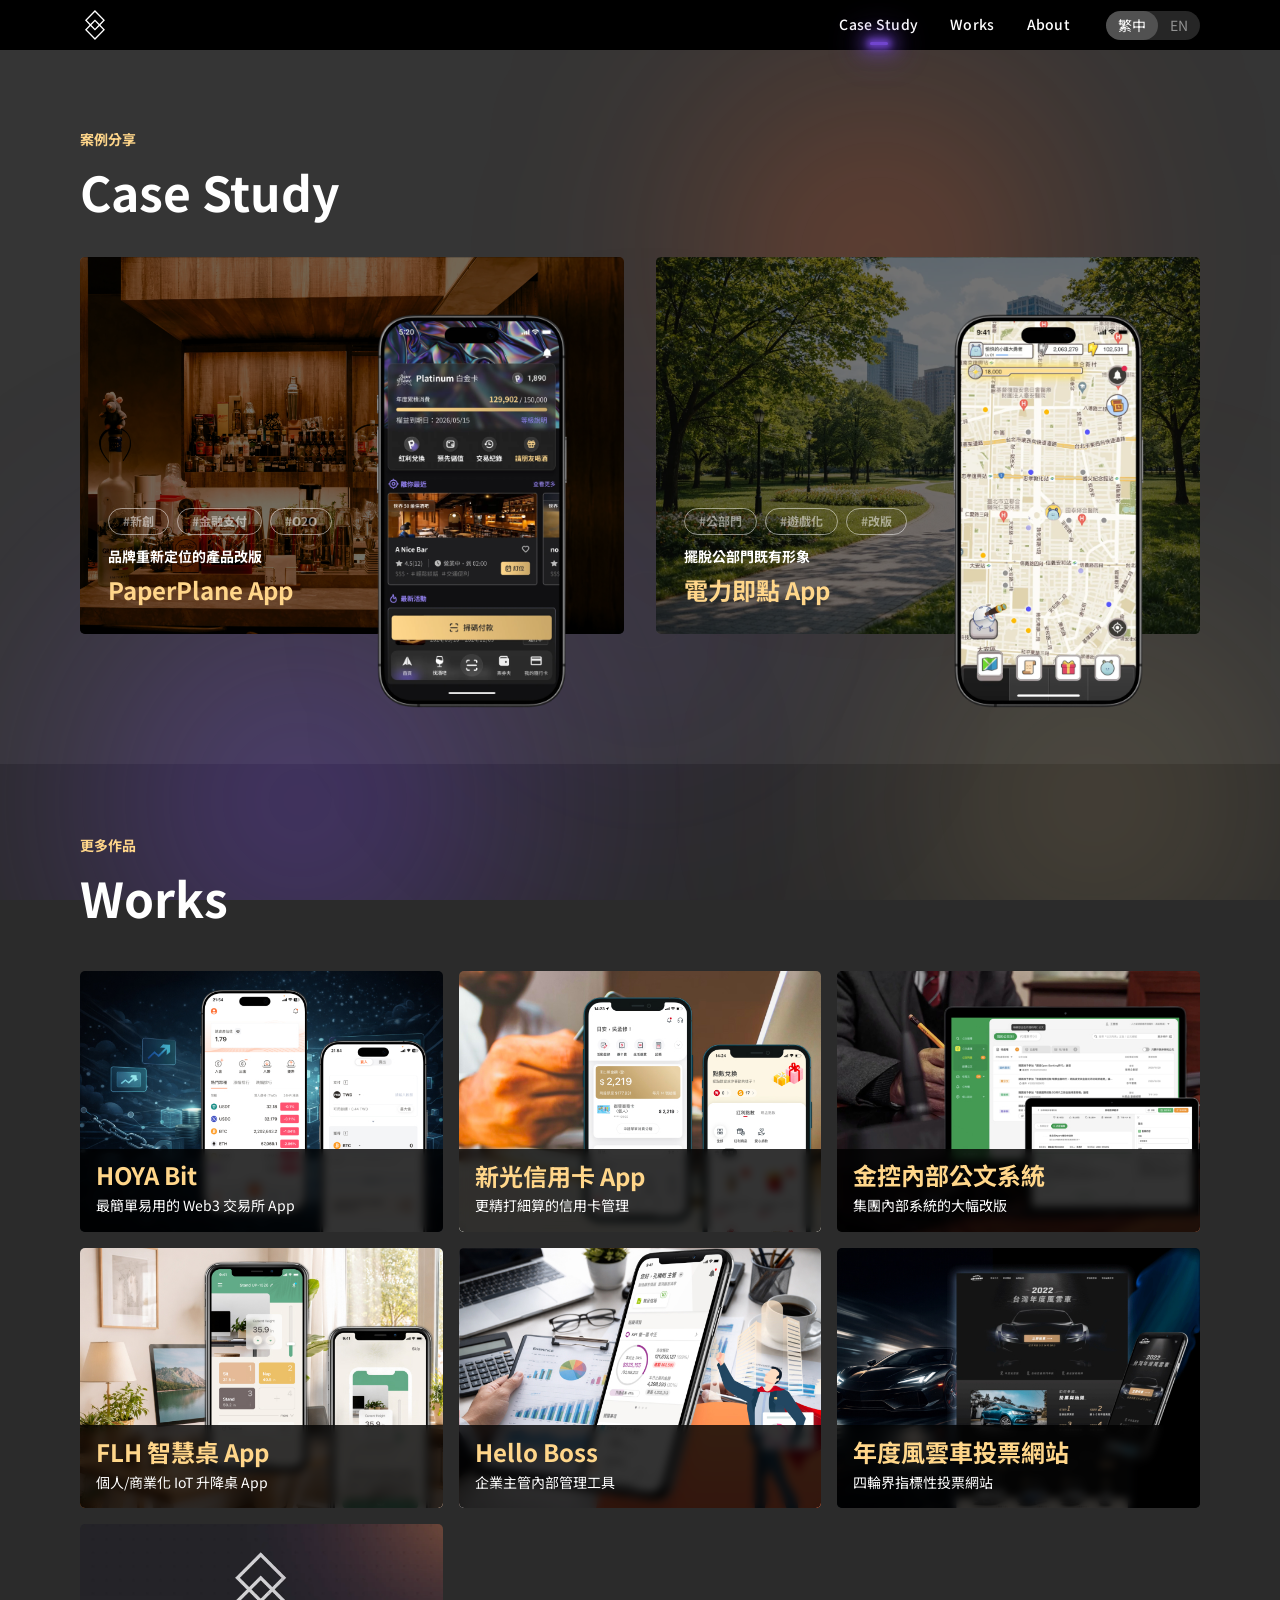
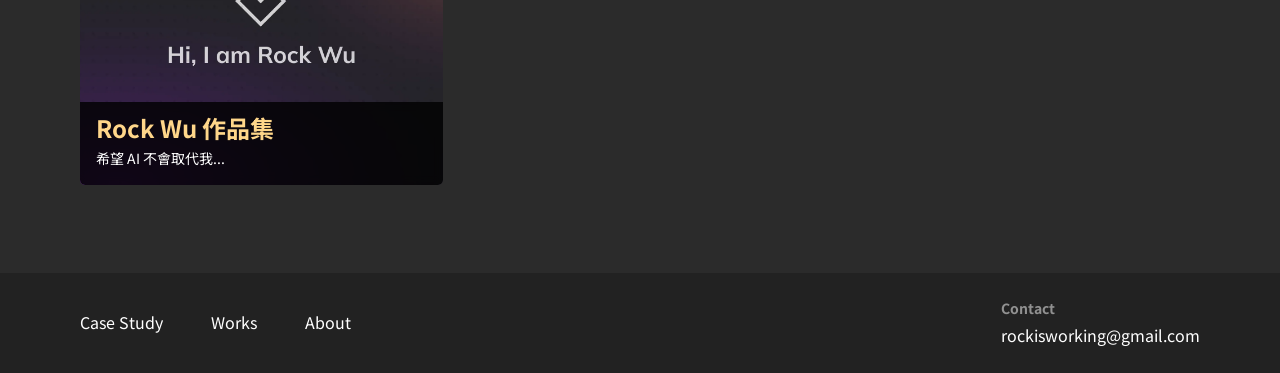
==== commit edcf6c43: "feat: 新增 Rock Wu 作品集卡片、調整 works 排序、about 頁更新 - Works 新增第 7 張卡片：Rock Wu 作品集（含 lightbox 內容） - Works 排序" ====
--- a/index.html
+++ b/index.html
@@ -182,6 +182,80 @@
             </div>
           </div>
 
+          <!-- 金控公文 -->
+          <div class="work-card fade-in"
+               data-title="金控內部公文系統"
+               data-title-en="Financial Group Document System"
+               data-subtitle="集團內部系統的大幅改版"
+               data-subtitle-en="Major Overhaul of an Enterprise Internal System"
+               data-tags="#企業應用,#B2B,#多權限設計"
+               data-tags-en="#EnterpriseApp,#B2B,#MultiRoleDesign"
+               data-role="UX Designer"
+               data-exec="前期研究、設計策略與實作、易用性測試"
+               data-exec-en="Research, design strategy & execution, usability testing"
+               data-metrics="受客戶內部好評，後續引進更多合作專案"
+               data-metrics-en="Well-received internally, leading to additional project collaborations"
+               data-desc="以集團多事業體、職務、權限皆適用為目標，逐一釐清既有需求與機制，重構數位化公文流程，建立通用的權限架構，有效提高公文運轉效率。"
+               data-desc-en="With the goal of supporting diverse business units, roles, and permission levels across the group, I clarified existing requirements, rebuilt the digital document workflow, and established a universal permission architecture to significantly improve document processing efficiency."
+               data-image="assets/images/work-katai-lightbox.jpg"
+               data-link="">
+            <div class="work-card-bg" style="background-image: url('assets/images/work-katai-card.jpg');"></div>
+            <div class="work-card-overlay"></div>
+            <div class="work-card-content">
+              <p class="work-card-title" data-zh="金控內部公文系統" data-en="Financial Group Document System">金控內部公文系統</p>
+              <p class="work-card-sub" data-zh="集團內部系統的大幅改版" data-en="Major Overhaul of an Enterprise Internal System">集團內部系統的大幅改版</p>
+            </div>
+          </div>
+
+          <!-- FLH 智慧桌 -->
+          <div class="work-card fade-in"
+               data-title="FLH 智慧桌 App"
+               data-title-en="FLH Smart Desk App"
+               data-subtitle="個人/商業化 IoT 升降桌 App"
+               data-subtitle-en="Personal & Commercial IoT Sit-Stand Desk App"
+               data-tags="#IoT,#軟硬整合"
+               data-tags-en="#IoT,#HardwareSoftwareIntegration"
+               data-role="UX Designer"
+               data-exec="前期研究、設計策略與實作、易用性測試"
+               data-exec-en="Research, design strategy & execution, usability testing"
+               data-metrics="產品銷售良好，廠商成功拓展海外市場"
+               data-metrics-en="Strong product sales; manufacturer successfully expanded to overseas markets"
+               data-desc="不只是調整高度，而是深入探討每個使用情境下的需求，讓共享場域也能順暢操作，並結合聲控與提醒功能，進一步優化用戶的使用體驗。"
+               data-desc-en="More than just height adjustment — I explored every usage context in depth, enabling smooth operation in shared spaces, and integrated voice control and reminder features to further enhance the user experience."
+               data-image="assets/images/work-flh-lightbox.jpg"
+               data-link="">
+            <div class="work-card-bg" style="background-image: url('assets/images/work-flh-card.jpg');"></div>
+            <div class="work-card-overlay"></div>
+            <div class="work-card-content">
+              <p class="work-card-title">FLH 智慧桌 App</p>
+              <p class="work-card-sub" data-zh="個人/商業化 IoT 升降桌 App" data-en="Personal & Commercial IoT Sit-Stand Desk App">個人/商業化 IoT 升降桌 App</p>
+            </div>
+          </div>
+
+          <!-- Hello Boss -->
+          <div class="work-card fade-in"
+               data-title="Hello Boss"
+               data-subtitle="企業主管內部管理工具"
+               data-subtitle-en="Internal Management Tool for Executives"
+               data-tags="#企業應用,#管理系統,#多權限設計"
+               data-tags-en="#EnterpriseApp,#ManagementSystem,#MultiRoleDesign"
+               data-role="UX Designer"
+               data-exec="前期研究、設計策略、流程與線稿實作"
+               data-exec-en="Research, design strategy, user flows and wireframes"
+               data-metrics="受客戶內部好評，於2022年推出中國版本"
+               data-metrics-en="Well-received internally; a China version was launched in 2022"
+               data-desc="統整集團內所有事業體的管理需求，並因應從主管到總經理等各層級的使用內容進行分眾，無論是掌握員工KPI、公文簽核或是業績考察，都能一目瞭然，一手掌握。"
+               data-desc-en="Consolidated management needs across all business units within the group, with role-based content tailored from team leads to CEOs. Whether tracking employee KPIs, signing off on documents, or reviewing performance — everything at a glance."
+               data-image="assets/images/work-helloboss-lightbox.jpg"
+               data-link="">
+            <div class="work-card-bg" style="background-image: url('assets/images/work-helloboss-card.jpg');"></div>
+            <div class="work-card-overlay"></div>
+            <div class="work-card-content">
+              <p class="work-card-title">Hello Boss</p>
+              <p class="work-card-sub" data-zh="企業主管內部管理工具" data-en="Internal Management Tool for Executives">企業主管內部管理工具</p>
+            </div>
+          </div>
+
           <!-- 年度風雲車 -->
           <div class="work-card fade-in"
                data-title="年度風雲車投票網站"
@@ -207,77 +281,28 @@
             </div>
           </div>
 
-          <!-- 金控公文 -->
-          <div class="work-card fade-in"
-               data-title="金控內部公文系統"
-               data-title-en="Financial Group Document System"
-               data-subtitle="集團內部系統的大幅改版"
-               data-subtitle-en="Major Overhaul of an Enterprise Internal System"
-               data-tags="#企業應用,#B2B,#多權限設計"
-               data-tags-en="#EnterpriseApp,#B2B,#MultiRoleDesign"
-               data-role="UX Designer"
-               data-exec="前期研究、設計策略與實作、易用性測試"
-               data-exec-en="Research, design strategy & execution, usability testing"
-               data-metrics="受客戶內部好評，後續引進更多合作專案"
-               data-metrics-en="Well-received internally, leading to additional project collaborations"
-               data-desc="以集團多事業體、職務、權限皆適用為目標，逐一釐清既有需求與機制，重構數位化公文流程，建立通用的權限架構，有效提高公文運轉效率。"
-               data-desc-en="With the goal of supporting diverse business units, roles, and permission levels across the group, I clarified existing requirements, rebuilt the digital document workflow, and established a universal permission architecture to significantly improve document processing efficiency."
-               data-image="assets/images/work-katai-lightbox.jpg"
-               data-link="">
-            <div class="work-card-bg" style="background-image: url('assets/images/work-katai-card.jpg');"></div>
-            <div class="work-card-overlay"></div>
-            <div class="work-card-content">
-              <p class="work-card-title" data-zh="金控內部公文系統" data-en="Financial Group Document System">金控內部公文系統</p>
-              <p class="work-card-sub" data-zh="集團內部系統的大幅改版" data-en="Major Overhaul of an Enterprise Internal System">集團內部系統的大幅改版</p>
-            </div>
-          </div>
-
-          <!-- FLH 智慧桌 -->
-          <div class="work-card fade-in"
-               data-title="FLH 智慧桌 App"
-               data-title-en="FLH Smart Desk App"
-               data-subtitle="個人/商業化 IoT 升降桌 App"
-               data-subtitle-en="Personal & Commercial IoT Sit-Stand Desk App"
-               data-tags="#IoT,#軟硬整合"
-               data-tags-en="#IoT,#HardwareSoftwareIntegration"
-               data-role="UX Designer"
-               data-exec="前期研究、設計策略與實作、易用性測試"
-               data-exec-en="Research, design strategy & execution, usability testing"
-               data-metrics="產品銷售良好，廠商成功拓展海外市場"
-               data-metrics-en="Strong product sales; manufacturer successfully expanded to overseas markets"
-               data-desc="不只是調整高度，而是深入探討每個使用情境下的需求，讓共享場域也能順暢操作，並結合聲控與提醒功能，進一步優化用戶的使用體驗。"
-               data-desc-en="More than just height adjustment — I explored every usage context in depth, enabling smooth operation in shared spaces, and integrated voice control and reminder features to further enhance the user experience."
-               data-image="assets/images/work-flh-lightbox.jpg"
-               data-link="">
-            <div class="work-card-bg" style="background-image: url('assets/images/work-flh-card.jpg');"></div>
-            <div class="work-card-overlay"></div>
-            <div class="work-card-content">
-              <p class="work-card-title">FLH 智慧桌 App</p>
-              <p class="work-card-sub" data-zh="個人/商業化 IoT 升降桌 App" data-en="Personal & Commercial IoT Sit-Stand Desk App">個人/商業化 IoT 升降桌 App</p>
-            </div>
-          </div>
-
-          <!-- Hello Boss -->
-          <div class="work-card fade-in"
-               data-title="Hello Boss"
-               data-subtitle="企業主管內部管理工具"
-               data-subtitle-en="Internal Management Tool for Executives"
-               data-tags="#企業應用,#管理系統,#多權限設計"
-               data-tags-en="#EnterpriseApp,#ManagementSystem,#MultiRoleDesign"
-               data-role="UX Designer"
-               data-exec="前期研究、設計策略、流程與線稿實作"
-               data-exec-en="Research, design strategy, user flows and wireframes"
-               data-metrics="受客戶內部好評，於2022年推出中國版本"
-               data-metrics-en="Well-received internally; a China version was launched in 2022"
-               data-desc="統整集團內所有事業體的管理需求，並因應從主管到總經理等各層級的使用內容進行分眾，無論是掌握員工KPI、公文簽核或是業績考察，都能一目瞭然，一手掌握。"
-               data-desc-en="Consolidated management needs across all business units within the group, with role-based content tailored from team leads to CEOs. Whether tracking employee KPIs, signing off on documents, or reviewing performance — everything at a glance."
-               data-image="assets/images/work-helloboss-lightbox.jpg"
-               data-link="">
-            <div class="work-card-bg" style="background-image: url('assets/images/work-helloboss-card.jpg');"></div>
-            <div class="work-card-overlay"></div>
-            <div class="work-card-content">
-              <p class="work-card-title">Hello Boss</p>
-              <p class="work-card-sub" data-zh="企業主管內部管理工具" data-en="Internal Management Tool for Executives">企業主管內部管理工具</p>
+          <!-- Rock Wu 作品集 -->
+          <div class="work-card fade-in"
+               data-title="Rock Wu 作品集"
+               data-title-en="Rock Wu Portfolio"
+               data-subtitle="希望 AI 不會取代我..."
+               data-subtitle-en="Hope AI won't replace me..."
+               data-tags="#個人作品,#AI協作,#Vibe Coding"
+               data-tags-en="#PersonalProject,#AICollaboration,#VibeCoding"
+               data-role="Designer / Vibe coder"
+               data-exec="文案撰寫、內容規劃、線稿流程實作、Vibe coding"
+               data-exec-en="Copywriting, content planning, wireframe implementation, Vibe coding"
+               data-metrics="感謝你的觀看，希望你會喜歡：）"
+               data-metrics-en="Thanks for viewing — hope you like it :)"
+               data-desc="全程使用AI以問答形式建構完整履歷與介紹，並以自我風格潤飾文案。後以Figma MCP + Claude code 還原設計稿，並加以上線，作為與AI協作的有趣體驗。"
+               data-desc-en="Built the entire portfolio through AI-assisted conversations, then refined the copy in my own voice. Rebuilt the design into code using Figma MCP + Claude Code and published it online — a rewarding experiment in human-AI collaboration."
+               data-image="assets/images/work-portfolio-lightbox.webp"
+               data-link="https://rockisworking.tw">
+            <div class="work-card-bg" style="background-image: url('assets/images/work-portfolio-card.webp');"></div>
+            <div class="work-card-overlay"></div>
+            <div class="work-card-content">
+              <p class="work-card-title" data-zh="Rock Wu 作品集" data-en="Rock Wu Portfolio">Rock Wu 作品集</p>
+              <p class="work-card-sub" data-zh="希望 AI 不會取代我..." data-en="Hope AI won't replace me...">希望 AI 不會取代我...</p>
             </div>
           </div>
 
--- a/css/style.css
+++ b/css/style.css
@@ -780,7 +780,20 @@
   transition: opacity 0.2s;
 }
 
+.contact-links a {
+  text-decoration: underline;
+}
+
 .contact-links a:hover { opacity: 0.65; }
+
+.contact-location {
+  font-size: 16px;
+  color: var(--text);
+}
+
+.resume-label {
+  margin-top: 32px;
+}
 
 /* 右欄 */
 .about-right {
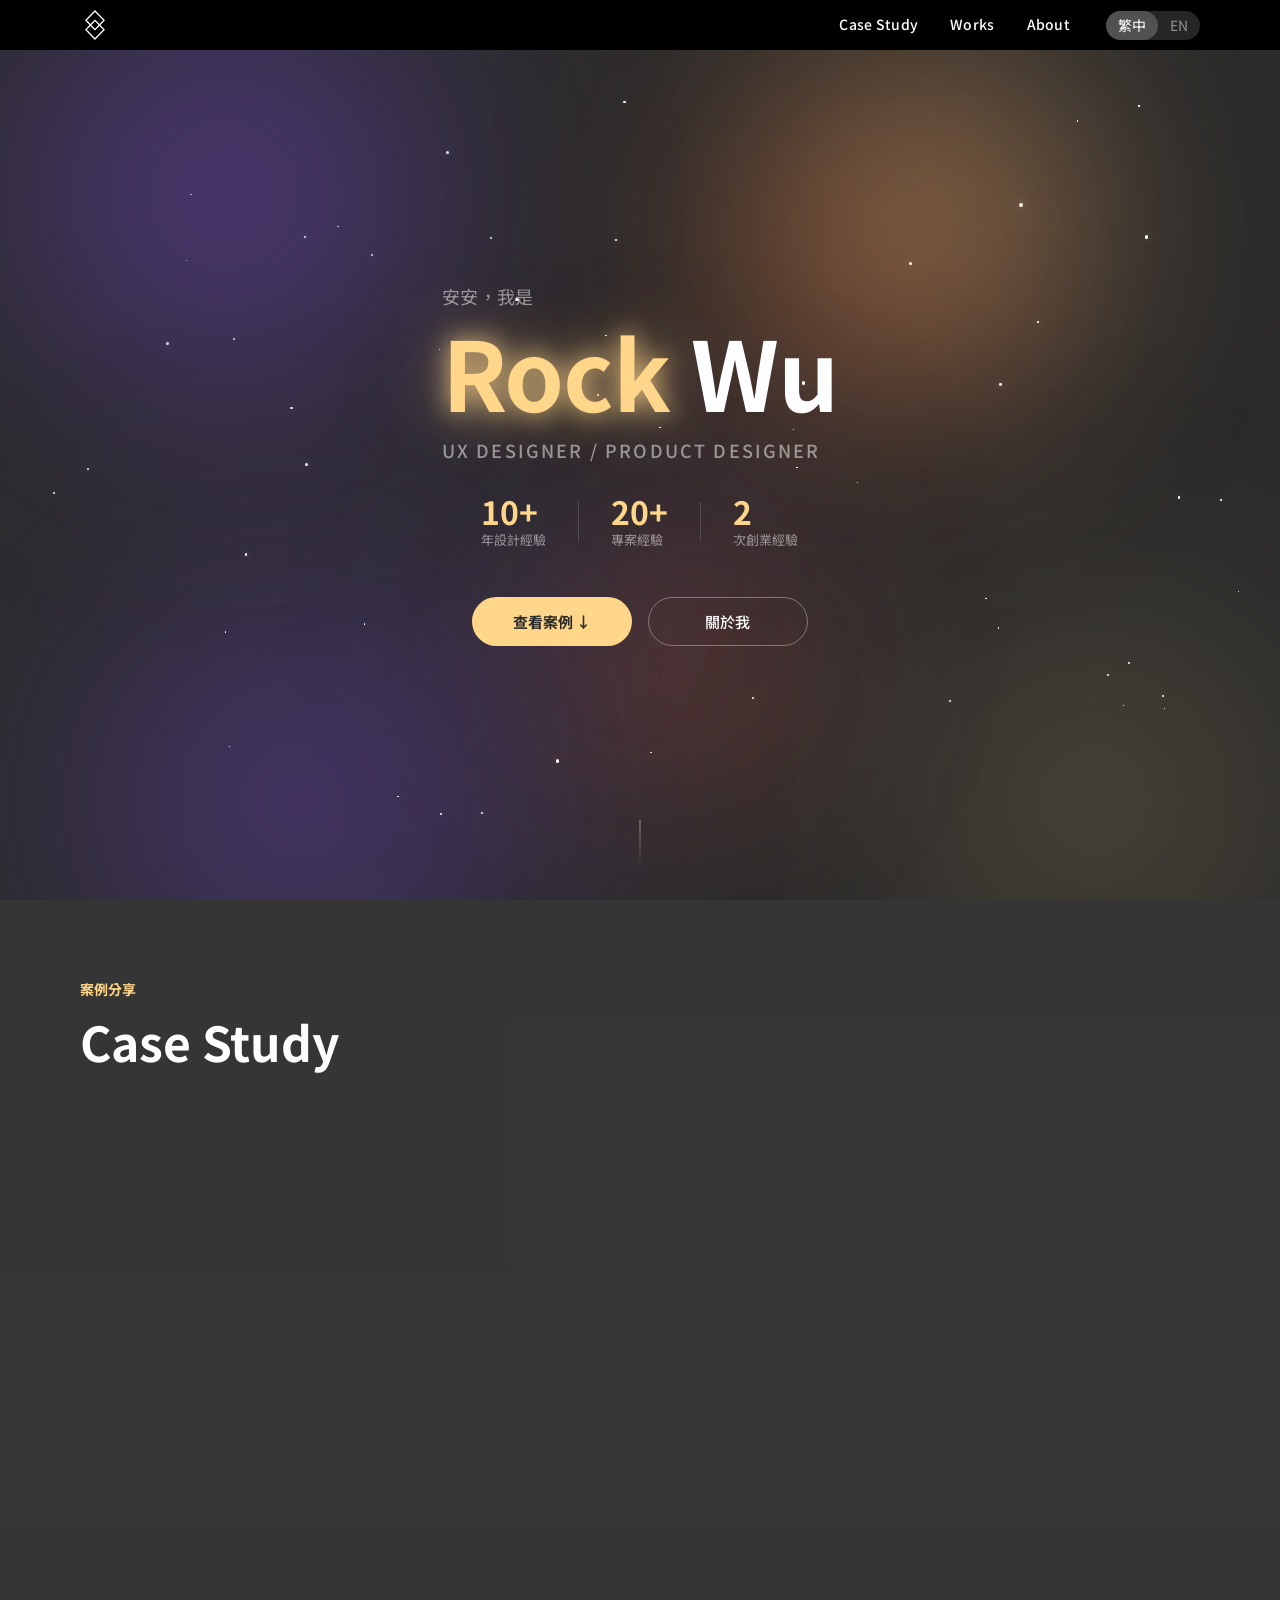
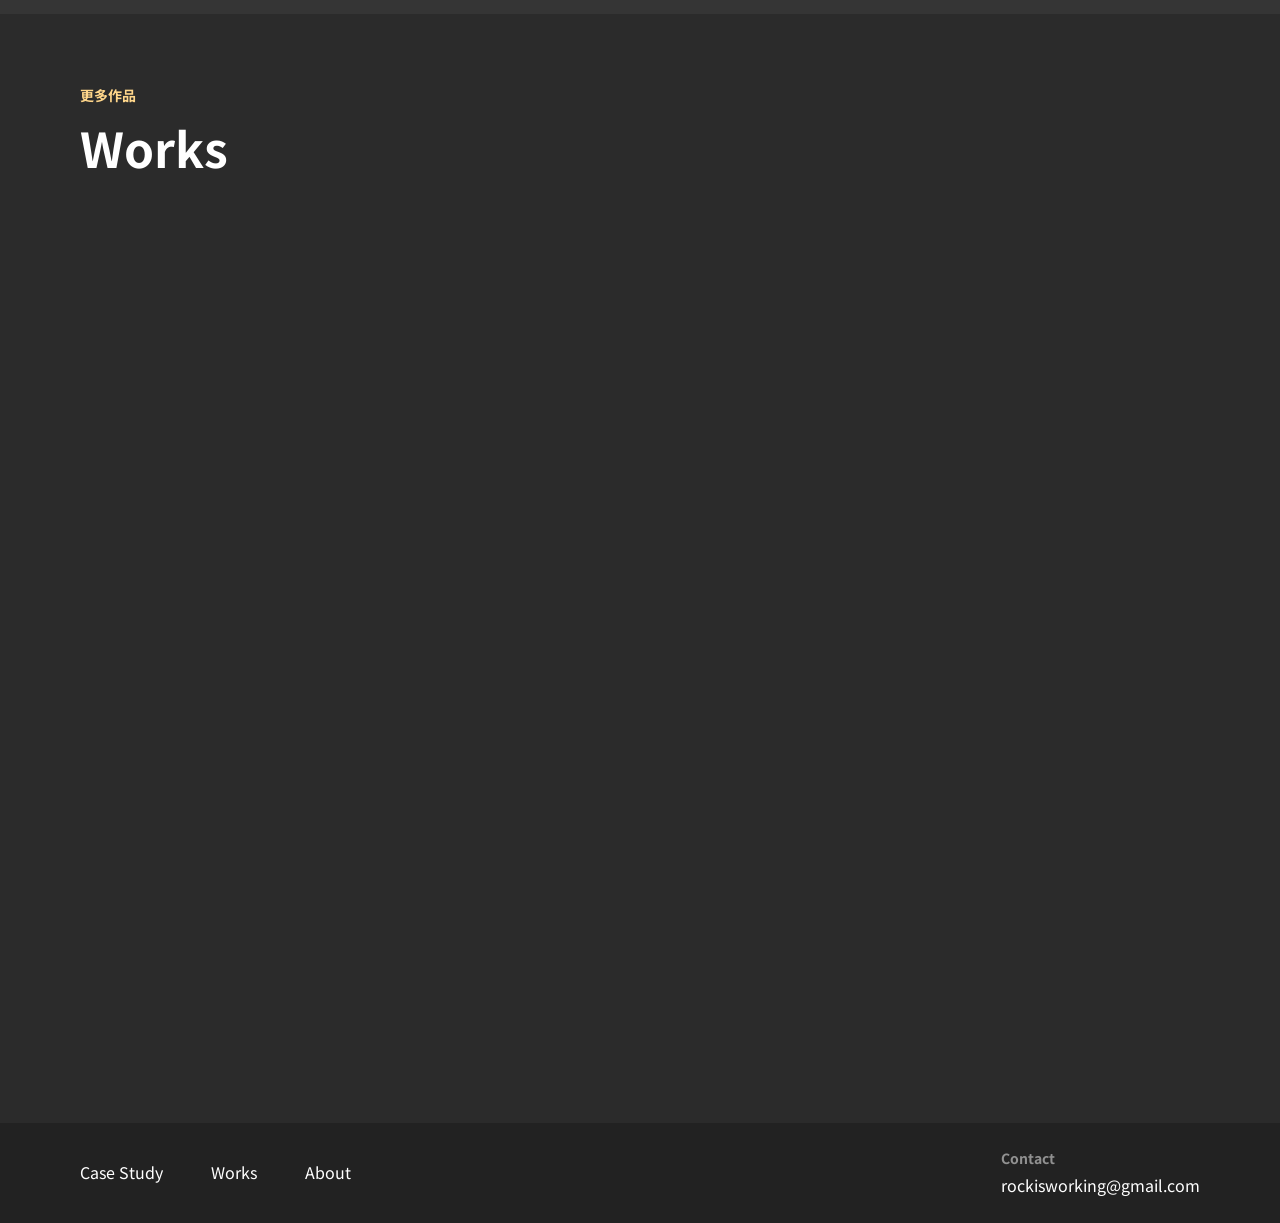
==== commit 710dcde3: "Add hero section with particles and animated orbs - New hero section with greeting, name, title, sta" ====
--- a/index.html
+++ b/index.html
@@ -4,7 +4,7 @@
   <meta charset="UTF-8">
   <meta name="viewport" content="width=device-width, initial-scale=1.0">
   <title>Rock Wu — UX Designer</title>
-  <meta name="description" content="Rock Wu's UX design portfolio — case studies in fintech, gamification, and enterprise apps with 8+ years of product design experience.">
+  <meta name="description" content="Rock Wu (Rockisworking) — UX design portfolio with 8+ years of experience in fintech, gamification, and enterprise apps.">
 
   <!-- Canonical -->
   <link rel="canonical" href="https://rockisworking.tw/">
@@ -13,7 +13,7 @@
   <meta property="og:type"        content="website">
   <meta property="og:url"         content="https://rockisworking.tw/">
   <meta property="og:title"       content="Rock Wu — UX Designer">
-  <meta property="og:description" content="Rock Wu's UX design portfolio — case studies in fintech, gamification, and enterprise apps with 8+ years of product design experience.">
+  <meta property="og:description" content="Rock Wu (Rockisworking) — UX design portfolio with 8+ years of experience in fintech, gamification, and enterprise apps.">
   <meta property="og:image"       content="https://rockisworking.tw/assets/images/og_image.webp">
   <meta property="og:image:width"  content="1200">
   <meta property="og:image:height" content="630">
@@ -21,7 +21,7 @@
   <!-- Twitter Card -->
   <meta name="twitter:card"        content="summary_large_image">
   <meta name="twitter:title"       content="Rock Wu — UX Designer">
-  <meta name="twitter:description" content="Rock Wu's UX design portfolio — case studies in fintech, gamification, and enterprise apps with 8+ years of product design experience.">
+  <meta name="twitter:description" content="Rock Wu (Rockisworking) — UX design portfolio with 8+ years of experience in fintech, gamification, and enterprise apps.">
   <meta name="twitter:image"       content="https://rockisworking.tw/assets/images/og_image.webp">
 
   <!-- JSON-LD Person -->
@@ -30,6 +30,7 @@
     "@context": "https://schema.org",
     "@type": "Person",
     "name": "Rock Wu",
+    "alternateName": "Rockisworking",
     "jobTitle": "UX Designer",
     "url": "https://rockisworking.tw",
     "email": "rockisworking@gmail.com",
@@ -39,6 +40,14 @@
 
   <link rel="icon" type="image/svg+xml" href="assets/images/favicon.svg">
   <link rel="stylesheet" href="css/style.css">
+  <!-- Google tag (gtag.js) -->
+  <script async src="https://www.googletagmanager.com/gtag/js?id=G-4WFPJKY6EG"></script>
+  <script>
+    window.dataLayer = window.dataLayer || [];
+    function gtag(){dataLayer.push(arguments);}
+    gtag('js', new Date());
+    gtag('config', 'G-4WFPJKY6EG');
+  </script>
 </head>
 <body>
 
@@ -74,6 +83,53 @@
         </button>
       </div>
     </header>
+
+    <!-- ── Hero 區塊 ─────────────────────────── -->
+    <section id="hero" class="hero-section">
+      <!-- Hero 專屬光暈（動態更強烈） -->
+      <div class="hero-orbs" aria-hidden="true">
+        <div class="hero-orb hero-orb-a"></div>
+        <div class="hero-orb hero-orb-b"></div>
+        <div class="hero-orb hero-orb-c"></div>
+      </div>
+      <div class="container hero-inner">
+        <div class="hero-text">
+          <p class="hero-greeting fade-in" style="transition-delay:0.05s"
+             data-zh="安安，我是" data-en="Hey, I'm">安安，我是</p>
+          <h1 class="hero-name fade-in" style="transition-delay:0.15s">
+            <span class="hero-name-accent">Rock</span> Wu
+          </h1>
+          <p class="hero-title fade-in" style="transition-delay:0.25s"
+             data-zh="UX Designer / Product Designer"
+             data-en="UX Designer / Product Designer">UX Designer / Product Designer</p>
+          <div class="hero-stats fade-in" style="transition-delay:0.45s">
+            <div class="hero-stat">
+              <span class="stat-num">10+</span>
+              <span class="stat-label" data-zh="年設計經驗" data-en="Years Experience">年設計經驗</span>
+            </div>
+            <div class="hero-stat-divider"></div>
+            <div class="hero-stat">
+              <span class="stat-num">20+</span>
+              <span class="stat-label" data-zh="專案經驗" data-en="Projects">專案經驗</span>
+            </div>
+            <div class="hero-stat-divider"></div>
+            <div class="hero-stat">
+              <span class="stat-num">2</span>
+              <span class="stat-label" data-zh="次創業經驗" data-en="Startups">次創業經驗</span>
+            </div>
+          </div>
+          <div class="hero-ctas fade-in" style="transition-delay:0.55s">
+            <a href="#case-study" class="btn-primary"
+               data-zh="查看案例 ↓" data-en="View Case Studies ↓">查看案例 ↓</a>
+            <a href="about.html" class="btn-ghost"
+               data-zh="關於我" data-en="About Me">關於我</a>
+          </div>
+        </div>
+      </div>
+      <div class="hero-scroll-hint" aria-hidden="true">
+        <span class="scroll-line"></span>
+      </div>
+    </section>
 
     <!-- ── Case Study 區塊 ────────────────────── -->
     <section id="case-study">
--- a/css/style.css
+++ b/css/style.css
@@ -281,6 +281,266 @@
   margin-bottom: 8px;
 }
 
+/* ── Hero 專屬光暈 ────────────────────────── */
+.hero-orbs {
+  position: absolute;
+  inset: 0;
+  pointer-events: none;
+  z-index: 0;
+  overflow: hidden;
+}
+
+.hero-orb {
+  position: absolute;
+  border-radius: 50%;
+  filter: blur(90px);
+  will-change: transform, opacity;
+}
+
+/* 左上：紫色，呼吸＋游移 */
+.hero-orb-a {
+  width: 650px;
+  height: 650px;
+  top: -180px;
+  left: -100px;
+  background: radial-gradient(circle, rgba(113, 69, 206, 0.55) 0%, transparent 70%);
+  animation: heroOrbA 7s ease-in-out infinite;
+}
+
+/* 右上：金色，稍慢 */
+.hero-orb-b {
+  width: 480px;
+  height: 480px;
+  top: -80px;
+  right: 8%;
+  background: radial-gradient(circle, rgba(255, 214, 138, 0.38) 0%, transparent 70%);
+  animation: heroOrbB 9s ease-in-out infinite;
+}
+
+/* 中心偏下：橘紅，小顆快速呼吸 */
+.hero-orb-c {
+  width: 360px;
+  height: 360px;
+  bottom: 5%;
+  left: 40%;
+  background: radial-gradient(circle, rgba(255, 90, 30, 0.30) 0%, transparent 70%);
+  animation: heroOrbC 5.5s ease-in-out infinite;
+}
+
+@keyframes heroOrbA {
+  0%, 100% { transform: translate(0,    0)    scale(1);    opacity: 0.75; }
+  35%       { transform: translate(100px, 80px) scale(1.35); opacity: 1;    }
+  70%       { transform: translate(-50px, 120px) scale(0.80); opacity: 0.60; }
+}
+
+@keyframes heroOrbB {
+  0%, 100% { transform: translate(0,    0)     scale(1);    opacity: 0.65; }
+  40%       { transform: translate(-120px, 60px) scale(1.30); opacity: 1;    }
+  75%       { transform: translate(60px,  90px) scale(0.75); opacity: 0.50; }
+}
+
+@keyframes heroOrbC {
+  0%, 100% { transform: scale(1);    opacity: 0.55; }
+  50%       { transform: scale(1.45); opacity: 0.90; }
+}
+
+/* ── Hero 區塊 ────────────────────────────── */
+.hero-section {
+  position: relative;
+  min-height: calc(100vh - 50px);
+  display: flex;
+  align-items: center;
+}
+
+.hero-inner {
+  padding-top: 60px;
+  padding-bottom: 80px;
+}
+
+.hero-text {
+  max-width: 720px;
+}
+
+.hero-greeting {
+  font-size: 18px;
+  font-weight: 400;
+  color: var(--muted);
+  margin-bottom: 12px;
+  letter-spacing: 0.02em;
+}
+
+.hero-name {
+  font-size: clamp(56px, 7.5vw, 100px);
+  font-weight: 700;
+  line-height: 1.05;
+  color: var(--text);
+  margin-bottom: 16px;
+  letter-spacing: -0.01em;
+}
+
+.hero-name-accent {
+  color: var(--accent);
+  text-shadow:
+    0 0 24px rgba(255, 214, 138, 0.85),
+    0 0 60px rgba(255, 214, 138, 0.50),
+    0 0 120px rgba(255, 214, 138, 0.25);
+}
+
+.hero-title {
+  font-size: 18px;
+  font-weight: 500;
+  color: var(--muted);
+  letter-spacing: 0.12em;
+  text-transform: uppercase;
+  margin-bottom: 32px;
+}
+
+.hero-tagline {
+  font-size: clamp(22px, 2.8vw, 34px);
+  font-weight: 700;
+  color: var(--text);
+  line-height: 1.3;
+  margin-bottom: 16px;
+}
+
+.hero-sub {
+  font-size: 16px;
+  color: var(--muted);
+  line-height: 1.6;
+  max-width: 480px;
+  margin-bottom: 40px;
+}
+
+.hero-stats {
+  display: flex;
+  align-items: center;
+  justify-content: center;
+  gap: 32px;
+  margin-bottom: 48px;
+}
+
+.hero-stat {
+  display: flex;
+  flex-direction: column;
+  gap: 4px;
+}
+
+.stat-num {
+  font-size: 32px;
+  font-weight: 700;
+  color: var(--accent);
+  line-height: 1;
+}
+
+.stat-label {
+  font-size: 13px;
+  font-weight: 400;
+  color: var(--muted);
+}
+
+.hero-stat-divider {
+  width: 1px;
+  height: 40px;
+  background: rgba(255, 255, 255, 0.15);
+}
+
+.hero-ctas {
+  display: flex;
+  gap: 16px;
+  flex-wrap: wrap;
+  justify-content: center;
+}
+
+.btn-primary {
+  display: inline-flex;
+  align-items: center;
+  justify-content: center;
+  min-width: 160px;
+  padding: 14px 32px;
+  background: var(--accent);
+  color: #2B2B2B;
+  font-size: 15px;
+  font-weight: 700;
+  border-radius: 100px;
+  transition: opacity 0.25s;
+}
+
+.btn-primary:hover { opacity: 0.85; }
+
+.btn-ghost {
+  display: inline-flex;
+  align-items: center;
+  justify-content: center;
+  min-width: 160px;
+  padding: 13px 32px;
+  border: 1.5px solid rgba(255, 255, 255, 0.35);
+  color: var(--text);
+  font-size: 15px;
+  font-weight: 500;
+  border-radius: 100px;
+  transition: background 0.25s, border-color 0.25s;
+}
+
+.btn-ghost:hover {
+  background: rgba(255, 255, 255, 0.08);
+  border-color: rgba(255, 255, 255, 0.6);
+}
+
+.hero-particles-wrap {
+  position: absolute;
+  inset: 0;
+  pointer-events: none;
+  z-index: 0;
+  overflow: hidden;
+}
+
+.hero-particle {
+  position: absolute;
+  border-radius: 50%;
+  background: #fff;
+  animation: particleTwinkle ease-in-out infinite;
+}
+
+@keyframes particleTwinkle {
+  0%   { opacity: 0;    transform: scale(0.5) translate(0px, 0px); }
+  20%  { opacity: 0.5; }
+  50%  { opacity: 0.45; transform: scale(1.1) translate(6px, -14px); }
+  80%  { opacity: 0.5; }
+  100% { opacity: 0;    transform: scale(0.5) translate(-4px, -22px); }
+}
+
+.hero-inner,
+.hero-scroll-hint {
+  position: relative;
+  z-index: 1;
+}
+
+.hero-scroll-hint {
+  position: absolute;
+  bottom: 32px;
+  left: 50%;
+  transform: translateX(-50%);
+  display: flex;
+  flex-direction: column;
+  align-items: center;
+  gap: 6px;
+}
+
+.scroll-line {
+  display: block;
+  width: 1px;
+  height: 48px;
+  background: linear-gradient(to bottom, rgba(255,255,255,0.5), rgba(255,255,255,0));
+  animation: scrollDrop 1.8s ease-in-out infinite;
+}
+
+@keyframes scrollDrop {
+  0%   { transform: scaleY(0); transform-origin: top; opacity: 0; }
+  40%  { transform: scaleY(1); transform-origin: top; opacity: 1; }
+  60%  { transform: scaleY(1); transform-origin: bottom; opacity: 1; }
+  100% { transform: scaleY(0); transform-origin: bottom; opacity: 0; }
+}
+
 /* ── Case Study 區塊 ──────────────────────── */
 #case-study {
   background: var(--section-bg);
@@ -1369,7 +1629,7 @@
   text-align: center;
 }
 
-.cs-metric-num {
+.cs-section .cs-metric-num {
   font-size: 48px;
   font-weight: 700;
   color: var(--accent);
@@ -1568,6 +1828,12 @@
   line-height: 1.3;
   margin-bottom: 16px;
 }
+
+.cs-inline-link {
+  color: var(--accent);
+  text-decoration: underline;
+}
+.cs-inline-link:hover { opacity: 0.75; }
 
 .cs-design-body {
   font-size: 15px;
@@ -1700,6 +1966,11 @@
   .header-inner { padding: 0 32px; }
   .footer-inner { padding: 0 32px; }
 
+  .hero-tagline { font-size: 24px; }
+  .hero-stats   { gap: 20px; }
+  .stat-num     { font-size: 26px; }
+  /* hero-scroll-hint 手機保留 */
+
   .cs-grid    { grid-template-columns: 1fr; }
   .works-grid { grid-template-columns: repeat(2, 1fr); }
 
@@ -1714,15 +1985,24 @@
 
   /* Case Study 內頁 RWD */
   .cs-hero-wrap         { height: calc(65vh + 50px); }
-  .cs-hero-phone        { height: 112%; right: 10%; top: 10%; }
-  .cs-hero-phone-secondary { height: 96%; right: 24%; top: 16%; }
+  .cs-hero-phone        { height: 80%; right: 4%; top: auto; bottom: 0; }
+  .cs-hero-phone-secondary { height: 68%; right: 22%; top: auto; bottom: 0; }
   .cs-hero-content      { padding: 0 24px 28px; }
   .cs-info-inner        { padding: 36px 24px 40px; gap: 16px; }
   .cs-content           { padding: 48px 24px 60px; }
   .cs-row-2, .cs-row-2-img-right, .cs-row-2-img-left { grid-template-columns: 1fr; gap: 40px; }
+  .cs-row-2-img-left > *:first-child { order: 2; }
+  .cs-row-2-img-left > *:last-child  { order: 1; }
   .cs-compare-grid      { grid-template-columns: 1fr; }
   .cs-design-row        { grid-template-columns: 1fr; }
-  .cs-phones-overlap    { height: 380px; }
+  .cs-phones-overlap    { height: 380px; overflow: hidden; }
+  .cs-phone-back        { width: 46%; }
+  .cs-phone-front       { width: 46%; }
+
+  /* 圖左文右：手機版圖移到文字下方 */
+  .cs-design-row--phone-left > *:first-child { order: 2; }
+  .cs-design-row--phone-left > *:last-child  { order: 1; }
+
   .cs-result-row        { grid-template-columns: 1fr; gap: 48px; }
   .cs-result-4          { grid-template-columns: repeat(2, 1fr); gap: 24px; }
   .cs-v1-wrapper        { padding: 20px 16px 24px; }
@@ -1813,6 +2093,16 @@
 @media (max-width: 600px) {
   .container    { padding: 0 20px; }
   .header-inner { padding: 0 20px; }
+
+  .hero-inner    { padding-top: 40px; padding-bottom: 60px; }
+  .hero-text     { text-align: center; }
+  .hero-name     { font-size: 52px; }
+  .hero-title    { font-size: 13px; letter-spacing: 0.08em; }
+  .hero-tagline  { font-size: 20px; }
+  .hero-stats    { gap: 16px; }
+  .stat-num      { font-size: 24px; }
+  .hero-stat-divider { height: 30px; }
+  .hero-ctas    { flex-direction: row; justify-content: center; }
   .footer-inner { padding: 20px; height: auto; flex-direction: column; gap: 24px; }
   .header-right { display: none; }
   .menu-btn     { display: flex; }
@@ -1835,7 +2125,7 @@
   /* Case Study 內頁 small RWD */
   .cs-hero-wrap         { height: calc(55vh + 50px); min-height: 350px; }
   .cs-hero-title        { font-size: 32px; }
-  .cs-hero-phone        { height: 110%; right: 8%; top: 10%; }
+  .cs-hero-phone        { height: 72%; right: 2%; top: auto; bottom: 0; }
   .cs-hero-phone-secondary { display: none; }
   .cs-hero-content      { padding: 0 16px 20px; max-width: 55%; }
   .cs-info-inner        { flex-direction: column; align-items: flex-start; padding: calc(12vh + 16px) 20px 32px; gap: 20px; }
@@ -1846,7 +2136,190 @@
   .cs-section-title     { font-size: 24px; }
   .cs-result-4          { grid-template-columns: repeat(2, 1fr); }
   .cs-result-4 .cs-result-4-num { font-size: 36px; }
-  .cs-metric-num        { font-size: 48px; }
+  .cs-section .cs-metric-num { font-size: 48px; }
   .cs-v1-result-line    { font-size: 18px; }
   .cs-stats-row         { grid-template-columns: repeat(2, 1fr); }
-}
+  .cs-phones-overlap    { height: 320px; }
+  .cs-phone-back        { width: 44%; }
+  .cs-phone-front       { width: 44%; }
+  .cs-design-row--phone-left > *:first-child { order: 2; }
+  .cs-design-row--phone-left > *:last-child  { order: 1; }
+}
+
+/* ── Page Loader ──────────────────────────── */
+#page-loader {
+  position: fixed;
+  inset: 0;
+  background: var(--bg);
+  z-index: 9999;
+  pointer-events: none;
+  transition: opacity 0.4s ease;
+}
+
+#page-loader.fade-out {
+  opacity: 0;
+}
+
+.loader-orb {
+  position: absolute;
+  border-radius: 50%;
+  filter: blur(90px);
+  opacity: 0;
+  animation: loaderOrbDrop 0.5s ease forwards;
+}
+
+.loader-orb-1 {
+  width: 480px;
+  height: 480px;
+  background: radial-gradient(circle, rgba(113, 69, 206, 0.75), transparent 70%);
+  top: 10%;
+  left: 15%;
+  animation-delay: 0s;
+}
+
+.loader-orb-2 {
+  width: 360px;
+  height: 360px;
+  background: radial-gradient(circle, rgba(255, 174, 60, 0.55), transparent 70%);
+  top: 25%;
+  right: 15%;
+  animation-delay: 0.18s;
+}
+
+.loader-orb-3 {
+  width: 280px;
+  height: 280px;
+  background: radial-gradient(circle, rgba(113, 69, 206, 0.45), transparent 70%);
+  bottom: 20%;
+  left: 40%;
+  animation-delay: 0.36s;
+}
+
+@keyframes loaderOrbDrop {
+  from { opacity: 0; transform: translateY(-200px); }
+  to   { opacity: 1; transform: translateY(0); }
+}
+
+/* ── Focus / Keyboard Navigation ─────────── */
+:focus-visible {
+  outline: 2px solid var(--accent);
+  outline-offset: 3px;
+  border-radius: 3px;
+}
+
+/* ── Print 樣式 ───────────────────────────── */
+/* ── Idle Lightbox ───────────────────────────── */
+#idle-backdrop {
+  display: none;
+  position: fixed;
+  inset: 0;
+  background: rgba(0,0,0,0.72);
+  z-index: 10000;
+  align-items: center;
+  justify-content: center;
+  padding: 24px;
+}
+#idle-backdrop.open { display: flex; }
+
+.idle-box {
+  background: #232327;
+  border-radius: 16px;
+  display: flex;
+  gap: 40px;
+  max-width: 780px;
+  width: 100%;
+  overflow: hidden;
+  padding: 40px;
+  align-items: center;
+}
+
+.idle-img {
+  width: 320px;
+  flex-shrink: 0;
+  border-radius: 10px;
+  object-fit: cover;
+}
+
+.idle-content { flex: 1; }
+
+.idle-title {
+  font-size: 22px;
+  font-weight: 700;
+  color: var(--text);
+  line-height: 1.4;
+  margin-bottom: 32px;
+  white-space: pre-line;
+  transition: opacity 0.35s ease;
+}
+
+.idle-btns {
+  display: flex;
+  flex-direction: column;
+  gap: 12px;
+  width: 100%;
+}
+
+.idle-btn {
+  width: 100%;
+  padding: 14px;
+  border-radius: 10px;
+  font-size: 15px;
+  font-weight: 600;
+  cursor: pointer;
+  border: none;
+  transition: opacity 0.2s;
+}
+.idle-btn:hover { opacity: 0.85; }
+
+.idle-btn-ok {
+  background: var(--purple);
+  color: #fff;
+}
+
+.idle-btn-dismiss {
+  background: rgba(255,255,255,0.15);
+  color: var(--text);
+}
+
+@media (max-width: 600px) {
+  #idle-backdrop { align-items: flex-start; padding: 0; overflow-y: auto; }
+  .idle-box {
+    flex-direction: column;
+    padding: 0 0 40px 0;
+    gap: 0;
+    border-radius: 0;
+    width: 100%;
+    min-height: 100vh;
+    background: #232327;
+  }
+  .idle-img {
+    width: calc(100% - 32px);
+    margin: 32px 16px 0;
+    border-radius: 10px;
+    object-fit: cover;
+    flex-shrink: 0;
+  }
+  .idle-content { padding: 28px 24px 0; width: 100%; text-align: center; }
+  .idle-title { font-size: 20px; }
+}
+
+@media print {
+  /* 隱藏非內容元素 */
+  header, footer, .gradient-orbs, #go-to-top,
+  .mobile-menu, #lightboxBackdrop,
+  .cs-hero-phone, .cs-hero-phone-secondary { display: none !important; }
+
+  body { background: #fff; color: #000; font-size: 12pt; }
+  a { color: #000; text-decoration: underline; }
+
+  /* 展開所有隱藏區塊 */
+  #expHidden { display: block !important; }
+
+  /* 避免卡片在換頁時被切斷 */
+  .cs-card, .work-card, .cs-section,
+  .exp-item, .about-me-section { break-inside: avoid; }
+
+  /* 移除背景色，節省墨水 */
+  .cs-hero-wrap, .cs-section--result-bg,
+  .cs-v1-wrapper { background: none !important; }
+}
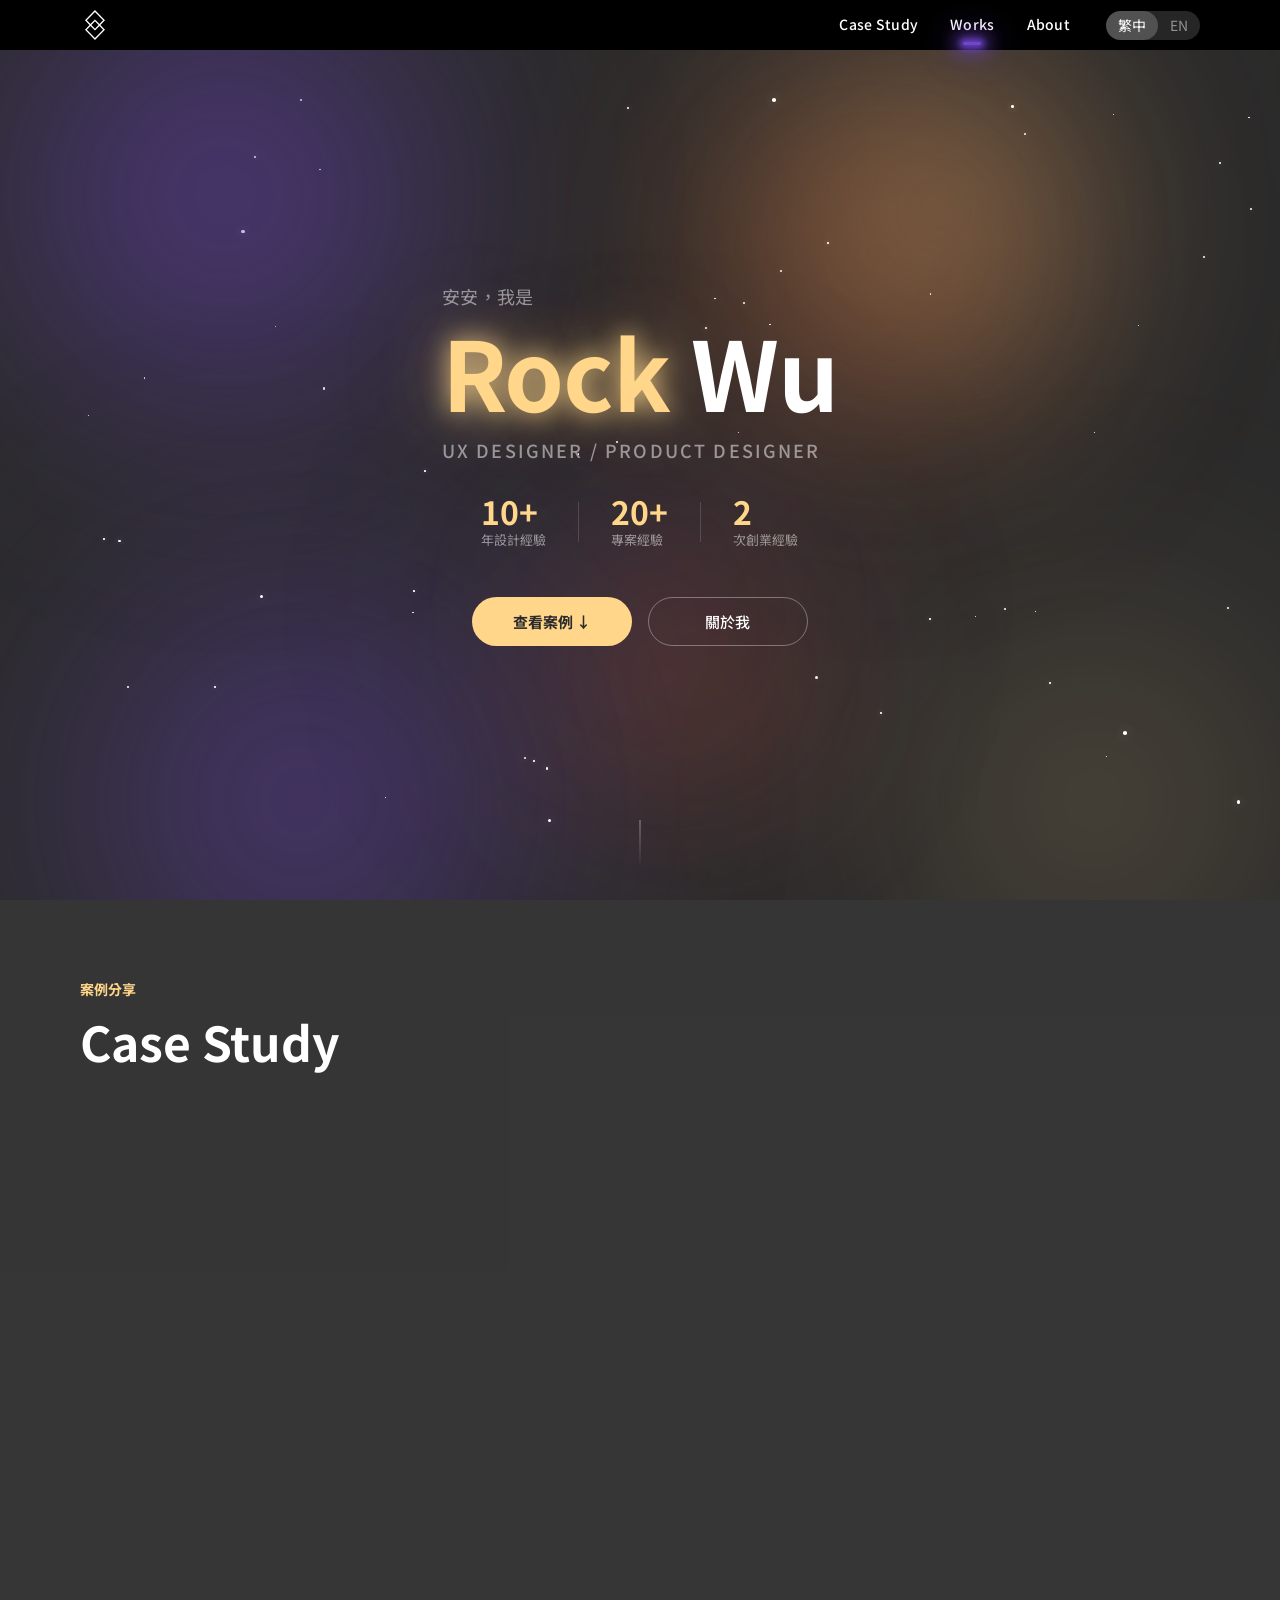
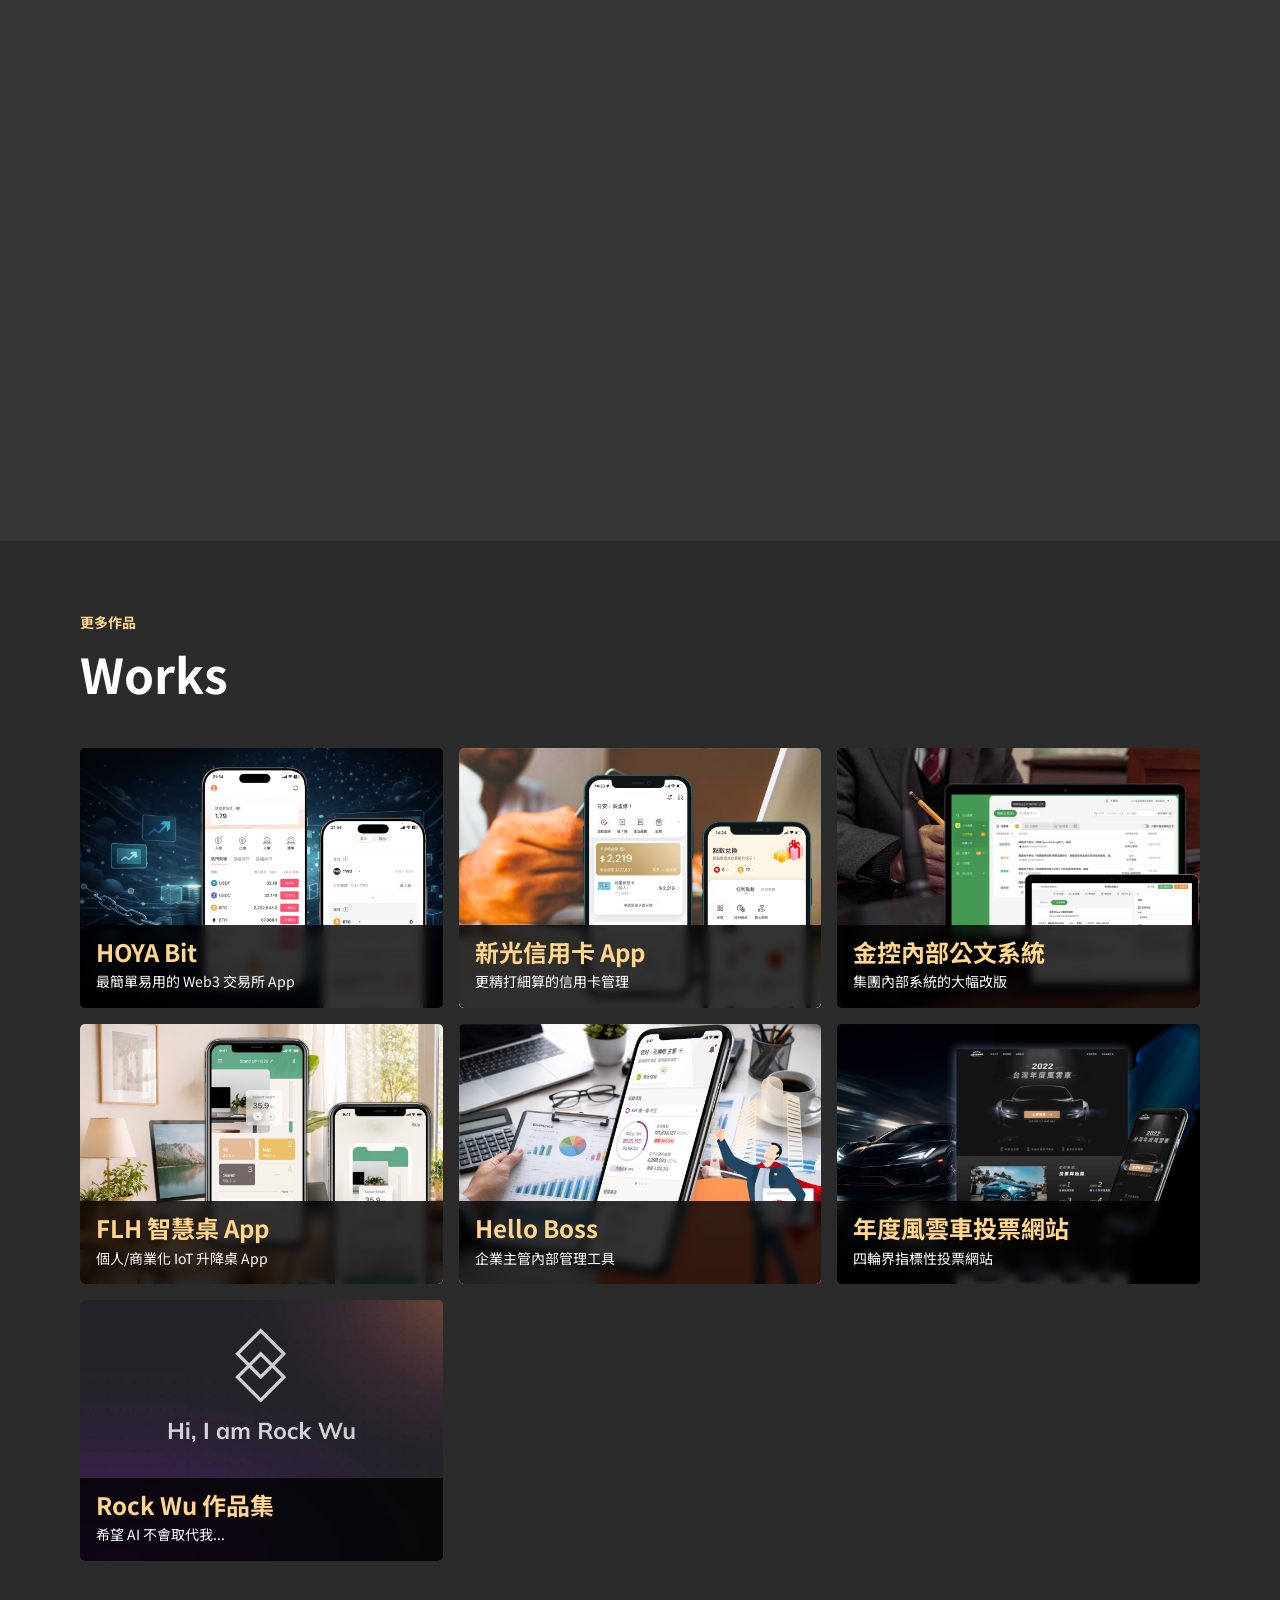
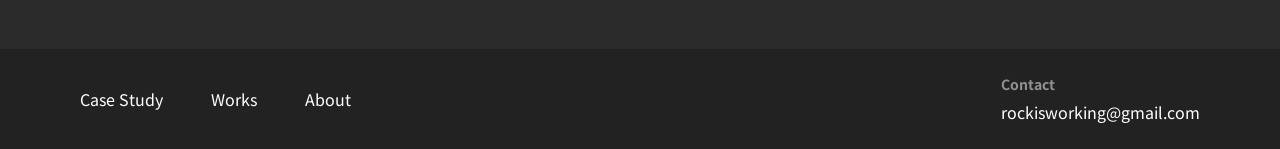
==== commit 1de32d8c: "Add fitness tracker case study and homepage card Restores the "Case Study - 健身紀錄" Figma page as case" ====
--- a/index.html
+++ b/index.html
@@ -176,6 +176,29 @@
             <img class="cs-card-phone"
                  src="assets/images/cs-tapower-v3-map.webp"
                  alt="電力即點 App">
+          </a>
+
+          <!-- 健身紀錄 Web App -->
+          <a href="case-study-fitness.html" class="cs-card cs-card--wide fade-in">
+            <div class="cs-card-inner">
+              <div class="cs-card-bg" style="background-image: url('assets/images/cs-fitness-bg.webp');"></div>
+              <div class="cs-card-overlay"></div>
+              <div class="cs-card-content">
+                <div class="cs-card-tags">
+                  <span class="tag-outline">#AI</span>
+                  <span class="tag-outline" data-zh="#健身紀錄" data-en="#FitnessTracker">#健身紀錄</span>
+                  <span class="tag-outline">#PWA</span>
+                </div>
+                <p class="cs-card-sub" data-zh="從個人需求出發的自主開發實驗" data-en="A Self-Initiated Build, Born from Personal Need">從個人需求出發的自主開發實驗</p>
+                <h2 class="cs-card-title" data-zh="健身紀錄 Web App" data-en="Fitness Tracker Web App">健身紀錄 Web App</h2>
+              </div>
+            </div>
+            <picture>
+              <source media="(max-width: 600px)" srcset="assets/images/cs-fitness-card-phone-front.webp">
+              <img class="cs-card-phone"
+                   src="assets/images/cs-fitness-card-phone.webp"
+                   alt="健身紀錄 Web App">
+            </picture>
           </a>
 
         </div>
--- a/css/style.css
+++ b/css/style.css
@@ -562,7 +562,10 @@
 .cs-grid {
   display: grid;
   grid-template-columns: 1fr 1fr;
-  gap: 32px;
+  column-gap: 32px;
+  /* row-gap 需大於 .cs-card-phone 突破卡片底部的量（1280px 實測約 74.6px）＋ 舒適留白，
+     避免下方 .cs-card--wide 蓋到上排手機截圖；150px 讓上排手機與寬卡斜放手機間留白約 70px */
+  row-gap: 150px;
   overflow: visible;
 }
 
@@ -662,6 +665,35 @@
   font-size: 24px;
   font-weight: 700;
   color: var(--accent);
+}
+
+/* 寬版第 3 張卡片（橫跨兩欄，手機為斜放浮圖）*/
+.cs-card--wide {
+  grid-column: 1 / -1;
+  aspect-ratio: 1000 / 336;
+}
+
+.cs-card--wide .cs-card-overlay {
+  background: rgba(0, 0, 0, 0.8);
+  backdrop-filter: blur(2px);
+  -webkit-backdrop-filter: blur(2px);
+}
+
+.cs-card--wide .cs-card-content {
+  right: auto;
+  max-width: 60%;
+}
+
+.cs-card--wide .cs-card-phone {
+  top: 6%;
+  right: 9%;
+  width: 21%;
+  transform: rotate(14deg);
+  transform-origin: top center;
+}
+
+.cs-card--wide:hover .cs-card-phone {
+  transform: rotate(14deg) translateY(6px);
 }
 
 /* ── Works 區塊 ───────────────────────────── */
@@ -1224,6 +1256,27 @@
   opacity: 0.92;
 }
 
+/* 健身紀錄 hero 手機：依 Figma node 716:1481（前）/ 716:1482（後）於 1279px 寬 hero 容器內的
+   實際座標精確還原，覆蓋共用 .cs-hero-phone 預設值（其他 case study 頁不受影響）*/
+.cs-fitness-hero-wrap .cs-hero-phone-secondary {
+  top: 92px;
+  right: auto;
+  left: 50.5%;
+  width: 28.2%;
+  height: auto;
+  aspect-ratio: 361 / 602;
+  opacity: 1;
+}
+
+.cs-fitness-hero-wrap .cs-hero-phone {
+  top: 145px;
+  right: auto;
+  left: 69.4%;
+  width: 24.3%;
+  height: auto;
+  aspect-ratio: 311 / 592;
+}
+
 /* 1000px 內容容器：phones + 文字皆受此約束，bg 仍全寬 */
 .cs-hero-inner {
   position: relative;
@@ -1949,12 +2002,200 @@
   border-color: var(--accent);
 }
 
+/* ══════════════════════════════════════════
+   健身紀錄 Case Study 專用元件
+   ══════════════════════════════════════════ */
+
+/* 深色圓角面板（流程框 / Problem 區 / Vibe coding 區共用）*/
+.cs-fitness-panel {
+  background: rgba(0, 0, 0, 0.2);
+  border-radius: 5px;
+  padding: 40px 48px 48px;
+  margin: 32px 0;
+}
+
+.cs-fitness-panel .cs-section-label,
+.cs-fitness-panel .cs-section-title { margin-left: 0; margin-right: 0; }
+
+/* Problem & Research / Vibe coding：改為滿版水平深色背景（沿用 .cs-section--result-bg 的
+   100vw 出血手法），不再是侷限於 .cs-content--narrow 內的圓角卡片 */
+.cs-fitness-panel.cs-section--result-bg {
+  background: none;
+  border-radius: 0;
+}
+
+/* Intro 段落文字與下方紀錄流程圖之間收緊為 36px（覆蓋預設 section 間距 80px；
+   利用 margin collapse：Intro margin-bottom 歸零，流程圖 margin-top 設為 36px，collapse 後即為 36px）*/
+.cs-fitness-intro { margin-bottom: 0; }
+.cs-fitness-panel--after-intro { margin-top: 36px; }
+
+/* Vibe coding 區塊內的保密註記：左對齊、貼合內文，取代 .cs-disclaimer 預設的置中滿版樣式 */
+.cs-fitness-panel .cs-disclaimer {
+  text-align: left;
+  padding: 24px 0 0;
+  margin: 0;
+}
+
+/* 小型灰字圖說（資訊架構 / Wireframe 截圖上方）*/
+.cs-fitness-caption {
+  font-size: 14px;
+  font-weight: 400;
+  color: var(--muted);
+  margin-bottom: 12px;
+}
+
+/* 設計重點：橫向 pill 排列（沿用 .cs-focus-pill 樣式，容器改為橫排）*/
+.cs-fitness-focus-row {
+  display: flex;
+  flex-wrap: wrap;
+  gap: 12px;
+  margin-top: 36px;
+}
+
+/* Problem 區：4 欄 icon 版本 */
+.cs-problem-grid--4 {
+  grid-template-columns: repeat(4, 1fr);
+  gap: 32px;
+  margin-top: 36px;
+}
+
+.cs-problem-item--icon {
+  margin-bottom: 0;
+  text-align: center;
+}
+
+.cs-problem-item--icon .cs-problem-icon {
+  width: 50px;
+  height: 50px;
+  object-fit: contain;
+  display: block;
+  margin: 0 auto 16px;
+}
+
+.cs-problem-item--icon .cs-problem-num {
+  font-size: 14px;
+  font-weight: 400;
+  color: var(--text);
+  margin-bottom: 0;
+}
+
+/* 紀錄 / 計時操作流程：步驟 pill + 菱形連接點 + 手機截圖 */
+.cs-fitness-flow-inner {
+  display: flex;
+  justify-content: center;
+  gap: 48px;
+  align-items: flex-start;
+  margin-top: 28px;
+}
+
+.cs-fitness-step-flow {
+  display: flex;
+  flex-direction: column;
+  align-items: center;
+  flex-shrink: 0;
+}
+
+.cs-fitness-step {
+  width: 135px;
+  padding: 11px 14px;
+  border: 2px solid rgba(255, 255, 255, 0.25);
+  border-radius: 5px;
+  font-size: 14px;
+  font-weight: 500;
+  color: var(--text);
+  text-align: center;
+  line-height: 1.3;
+}
+
+.cs-fitness-step-dot {
+  width: 0;
+  height: 0;
+  border-left: 6px solid transparent;
+  border-right: 6px solid transparent;
+  border-top: 8px solid rgba(255, 255, 255, 0.4);
+  margin: 12px 0;
+  flex-shrink: 0;
+}
+
+.cs-fitness-flow-images {
+  display: flex;
+  gap: 20px;
+  align-items: flex-start;
+  flex-wrap: wrap;
+}
+
+/* 手機截圖：依 Figma 實際尺寸 200×433 的直向比例還原（避免被 flex 拉寬變成矮胖矩形）*/
+.cs-fitness-flow-images img {
+  flex: 0 1 200px;
+  width: 200px;
+  max-width: 45%;
+  aspect-ratio: 200 / 433;
+  height: auto;
+  object-fit: cover;
+  border-radius: 20px;
+  box-shadow: 0 12px 40px rgba(0, 0, 0, 0.35);
+}
+
+/* Tech stack 三卡片列 */
+.cs-fitness-tech-grid {
+  display: grid;
+  grid-template-columns: repeat(3, 1fr);
+  gap: 24px;
+  margin-top: 36px;
+}
+
+.cs-fitness-tech-card {
+  background: rgba(0, 0, 0, 0.34);
+  border-radius: 10px;
+  padding: 24px 24px 26px;
+}
+
+.cs-fitness-tech-card-title {
+  font-size: 16px;
+  font-weight: 700;
+  color: var(--accent);
+  margin-bottom: 10px;
+  line-height: 1.3;
+}
+
+.cs-fitness-tech-card-desc {
+  font-size: 14px;
+  font-weight: 400;
+  color: rgba(255, 255, 255, 0.8);
+  line-height: 1.6;
+}
+
+/* 學習與反思：部位 icon 格 + 文字兩欄 */
+.cs-fitness-reflect-row {
+  display: grid;
+  grid-template-columns: 320px 1fr;
+  gap: 64px;
+  align-items: start;
+}
+
+.cs-fitness-bodypart-grid {
+  display: grid;
+  grid-template-columns: repeat(2, 1fr);
+  gap: 26px 52px;
+  background: rgba(0, 0, 0, 0.2);
+  border-radius: 5px;
+  padding: 30px;
+}
+
+.cs-fitness-bodypart-grid img {
+  width: 80px;
+  height: 80px;
+  object-fit: cover;
+  border-radius: 8px;
+  display: block;
+}
+
 /* ── RWD ──────────────────────────────────── */
 @media (max-width: 1100px) {
   .container    { padding: 0 48px; }
   .header-inner { padding: 0 48px; }
   .footer-inner { padding: 0 48px; }
-  .cs-grid      { gap: 20px; }
+  .cs-grid      { column-gap: 20px; row-gap: 150px; }
   .cs-hero-content  { padding: 0 48px 36px; }
   .cs-info-inner    { padding: 32px 48px; gap: 32px; }
   .cs-content       { padding: 60px 48px 80px; }
@@ -1971,7 +2212,8 @@
   .stat-num     { font-size: 26px; }
   /* hero-scroll-hint 手機保留 */
 
-  .cs-grid    { grid-template-columns: 1fr; }
+  /* 單欄堆疊後，手機截圖仍會突破卡片底部（實測約 114~118px），row-gap 需加大避免被下一張卡蓋到 */
+  .cs-grid    { grid-template-columns: 1fr; row-gap: 150px; }
   .works-grid { grid-template-columns: repeat(2, 1fr); }
 
   .about-layout {
@@ -2011,6 +2253,16 @@
   .cs-flow-compare      { grid-template-columns: 1fr; }
   .cs-flow-with-screens { grid-template-columns: 1fr 1fr; }
   .cs-flow-screens      { display: none; }
+
+  /* 健身紀錄 Case Study */
+  .cs-fitness-panel      { padding: 28px 24px 32px; }
+  .cs-problem-grid--4    { grid-template-columns: repeat(2, 1fr); gap: 28px; }
+  .cs-fitness-flow-inner { flex-direction: column; align-items: center; }
+  .cs-fitness-flow-images { width: 100%; justify-content: center; }
+  .cs-fitness-flow-images img { width: 160px; max-width: 42%; }
+  .cs-fitness-tech-grid  { grid-template-columns: 1fr; }
+  .cs-fitness-reflect-row { grid-template-columns: 1fr; gap: 32px; }
+  .cs-fitness-bodypart-grid { max-width: 320px; margin: 0 auto; }
 }
 
 /* ── Mobile Menu Button ───────────────────── */
@@ -2114,11 +2366,16 @@
 
   .works-grid   { grid-template-columns: 1fr; }
   /* aspect-ratio 搭配固定 height 會算出過寬的 width，強制 100% 修正靠右偏移 */
-  .cs-card      { height: 260px; width: 100%; aspect-ratio: auto; }
+  .cs-card, .cs-card--wide { height: 260px; width: 100%; aspect-ratio: auto; }
   /* phone mockup 維持桌面版右側定位關係 */
   .cs-card-phone { width: 30%; top: 15%; right: 10%; transform: none; }
   .cs-card:hover .cs-card-phone { transform: translateY(6px); }
+  /* 手機版改用直式手機圖，取消桌面版的斜放角度，與其他兩張卡片一致 */
+  .cs-card--wide .cs-card-phone { width: 30%; top: 15%; right: 10%; transform: none; }
+  .cs-card--wide:hover .cs-card-phone { transform: translateY(6px); }
   .cs-card-content { right: 48%; }
+  /* 手機版現在也有破格手機圖，內容寬度要跟著讓開，不能再套用「無手機圖」時期的 90% */
+  .cs-card--wide .cs-card-content { right: 44%; max-width: none; }
   .lightbox-body { padding: 18px 20px 24px; }
   .lightbox-title { font-size: 22px; }
 
@@ -2144,6 +2401,15 @@
   .cs-phone-front       { width: 44%; }
   .cs-design-row--phone-left > *:first-child { order: 2; }
   .cs-design-row--phone-left > *:last-child  { order: 1; }
+
+  /* 健身紀錄 Case Study */
+  .cs-fitness-panel      { padding: 24px 16px 28px; }
+  .cs-problem-grid--4    { grid-template-columns: repeat(2, 1fr); gap: 24px; }
+  .cs-fitness-step       { width: 110px; font-size: 13px; padding: 9px 10px; }
+  .cs-fitness-flow-images img { width: 120px; max-width: 42%; }
+  .cs-fitness-tech-card  { padding: 20px; }
+  .cs-fitness-bodypart-grid { padding: 20px; gap: 18px 32px; }
+  .cs-fitness-bodypart-grid img { width: 64px; height: 64px; }
 }
 
 /* ── Page Loader ──────────────────────────── */
@@ -2304,14 +2570,11 @@
 }
 
 @media print {
-  /* 隱藏非內容元素 */
+  /* 隱藏非內容元素（導覽、彈窗等網站介面元件，不屬於作品內容本身） */
   header, footer, .gradient-orbs, #go-to-top,
   .mobile-menu, #lightboxBackdrop,
   .cs-hero-phone, .cs-hero-phone-secondary { display: none !important; }
 
-  body { background: #fff; color: #000; font-size: 12pt; }
-  a { color: #000; text-decoration: underline; }
-
   /* 展開所有隱藏區塊 */
   #expHidden { display: block !important; }
 
@@ -2319,7 +2582,6 @@
   .cs-card, .work-card, .cs-section,
   .exp-item, .about-me-section { break-inside: avoid; }
 
-  /* 移除背景色，節省墨水 */
-  .cs-hero-wrap, .cs-section--result-bg,
-  .cs-v1-wrapper { background: none !important; }
-}
+  /* 保留網站原本的深色底／白字視覺，不做省墨轉換，
+     PDF／列印輸出需與網站畫面完全一致 */
+}
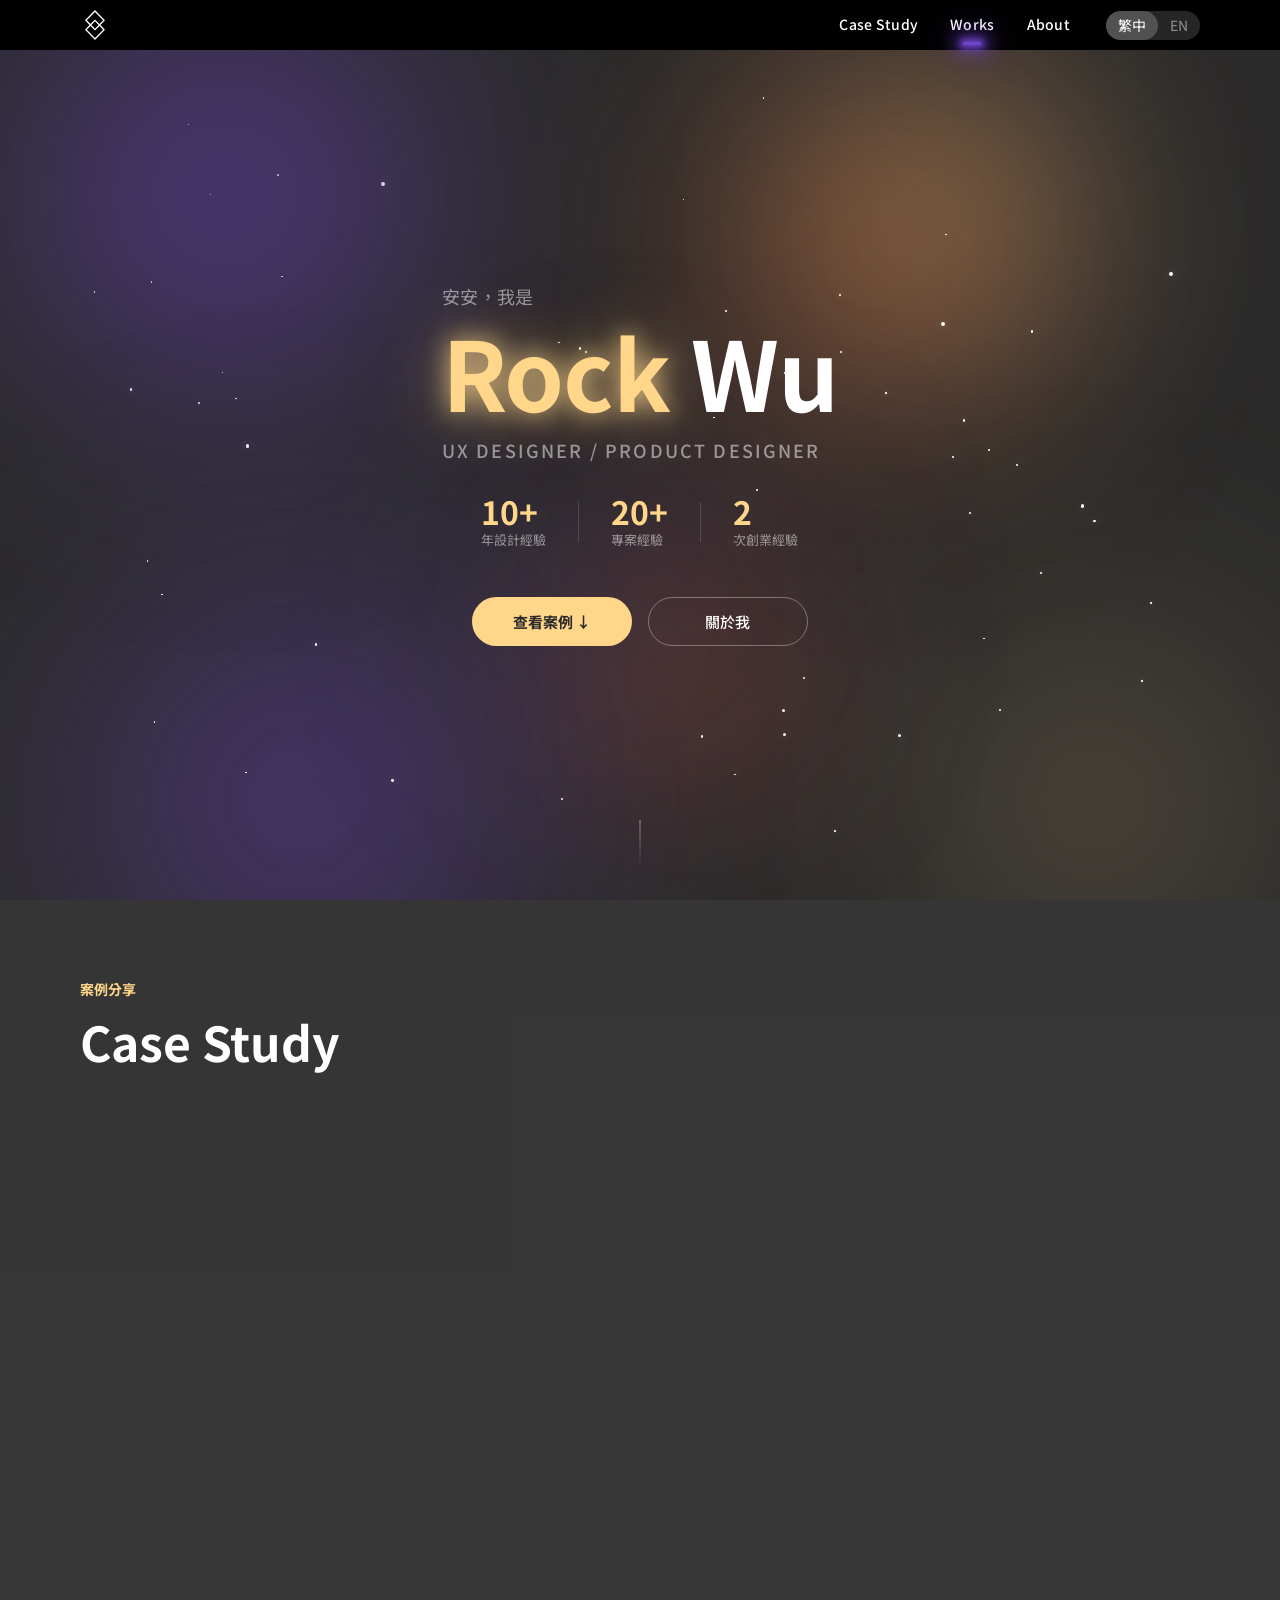
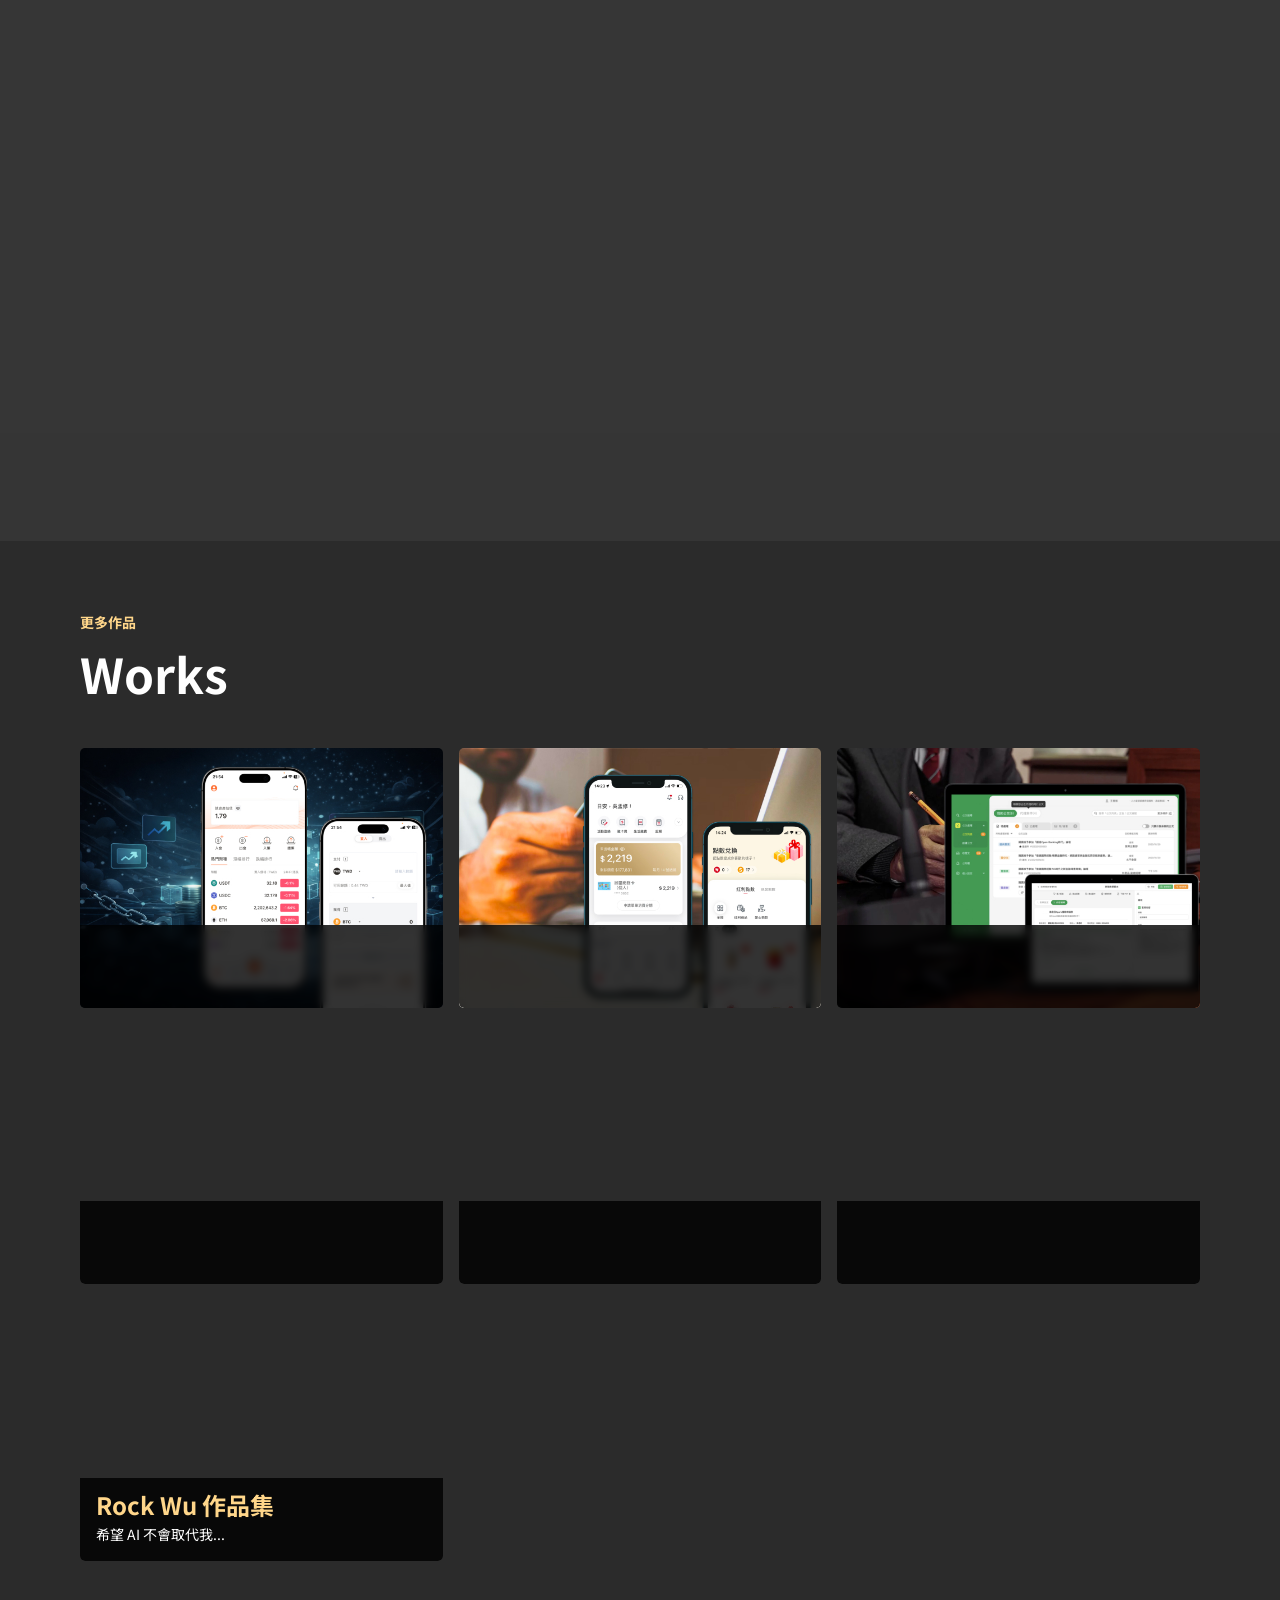
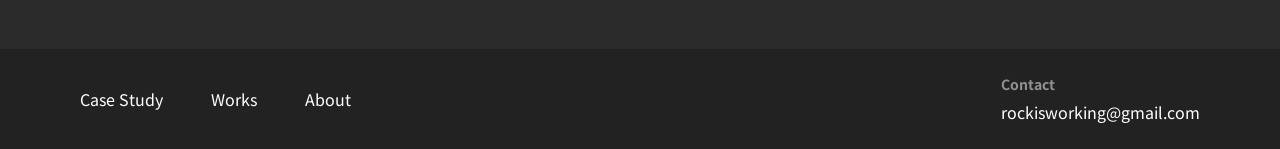
==== commit 162d8ca9: "perf: 壓縮背景圖尺寸並加入圖片 lazy loading 三張套用模糊效果的背景圖解析度遠超實際顯示需求，重新壓縮後共省下約 1MB； 另外幫非首屏圖片加上 loading="lazy"，避免首" ====
--- a/index.html
+++ b/index.html
@@ -153,7 +153,7 @@
                 <h2 class="cs-card-title">PaperPlane App</h2>
               </div>
             </div>
-            <img class="cs-card-phone"
+            <img loading="lazy" class="cs-card-phone"
                  src="assets/images/cs-pp-v2-home@3x.webp"
                  alt="PaperPlane App">
           </a>
@@ -173,7 +173,7 @@
                 <h2 class="cs-card-title" data-zh="電力即點 App" data-en="Taipower Points App">電力即點 App</h2>
               </div>
             </div>
-            <img class="cs-card-phone"
+            <img loading="lazy" class="cs-card-phone"
                  src="assets/images/cs-tapower-v3-map.webp"
                  alt="電力即點 App">
           </a>
@@ -195,7 +195,7 @@
             </div>
             <picture>
               <source media="(max-width: 600px)" srcset="assets/images/cs-fitness-card-phone-front.webp">
-              <img class="cs-card-phone"
+              <img loading="lazy" class="cs-card-phone"
                    src="assets/images/cs-fitness-card-phone.webp"
                    alt="健身紀錄 Web App">
             </picture>
--- a/css/style.css
+++ b/css/style.css
@@ -2229,6 +2229,9 @@
   .cs-hero-wrap         { height: calc(65vh + 50px); }
   .cs-hero-phone        { height: 80%; right: 4%; top: auto; bottom: 0; }
   .cs-hero-phone-secondary { height: 68%; right: 22%; top: auto; bottom: 0; }
+  /* 健身紀錄 hero 手機的桌面版絕對定位覆蓋不該延伸到這個斷點，改回跟其他 case study 頁一致的比例 */
+  .cs-fitness-hero-wrap .cs-hero-phone { height: 80%; width: auto; right: 4%; left: auto; top: auto; bottom: 0; aspect-ratio: auto; }
+  .cs-fitness-hero-wrap .cs-hero-phone-secondary { height: 68%; width: auto; right: 22%; left: auto; top: auto; bottom: 0; aspect-ratio: auto; }
   .cs-hero-content      { padding: 0 24px 28px; }
   .cs-info-inner        { padding: 36px 24px 40px; gap: 16px; }
   .cs-content           { padding: 48px 24px 60px; }
@@ -2384,6 +2387,8 @@
   .cs-hero-title        { font-size: 32px; }
   .cs-hero-phone        { height: 72%; right: 2%; top: auto; bottom: 0; }
   .cs-hero-phone-secondary { display: none; }
+  /* 同上，健身紀錄 hero 手機在小螢幕斷點也要改回跟其他 case study 頁一致的比例 */
+  .cs-fitness-hero-wrap .cs-hero-phone { height: 72%; width: auto; right: 2%; left: auto; top: auto; bottom: 0; aspect-ratio: auto; }
   .cs-hero-content      { padding: 0 16px 20px; max-width: 55%; }
   .cs-info-inner        { flex-direction: column; align-items: flex-start; padding: calc(12vh + 16px) 20px 32px; gap: 20px; }
   .cs-content           { padding: 36px 16px 48px; }
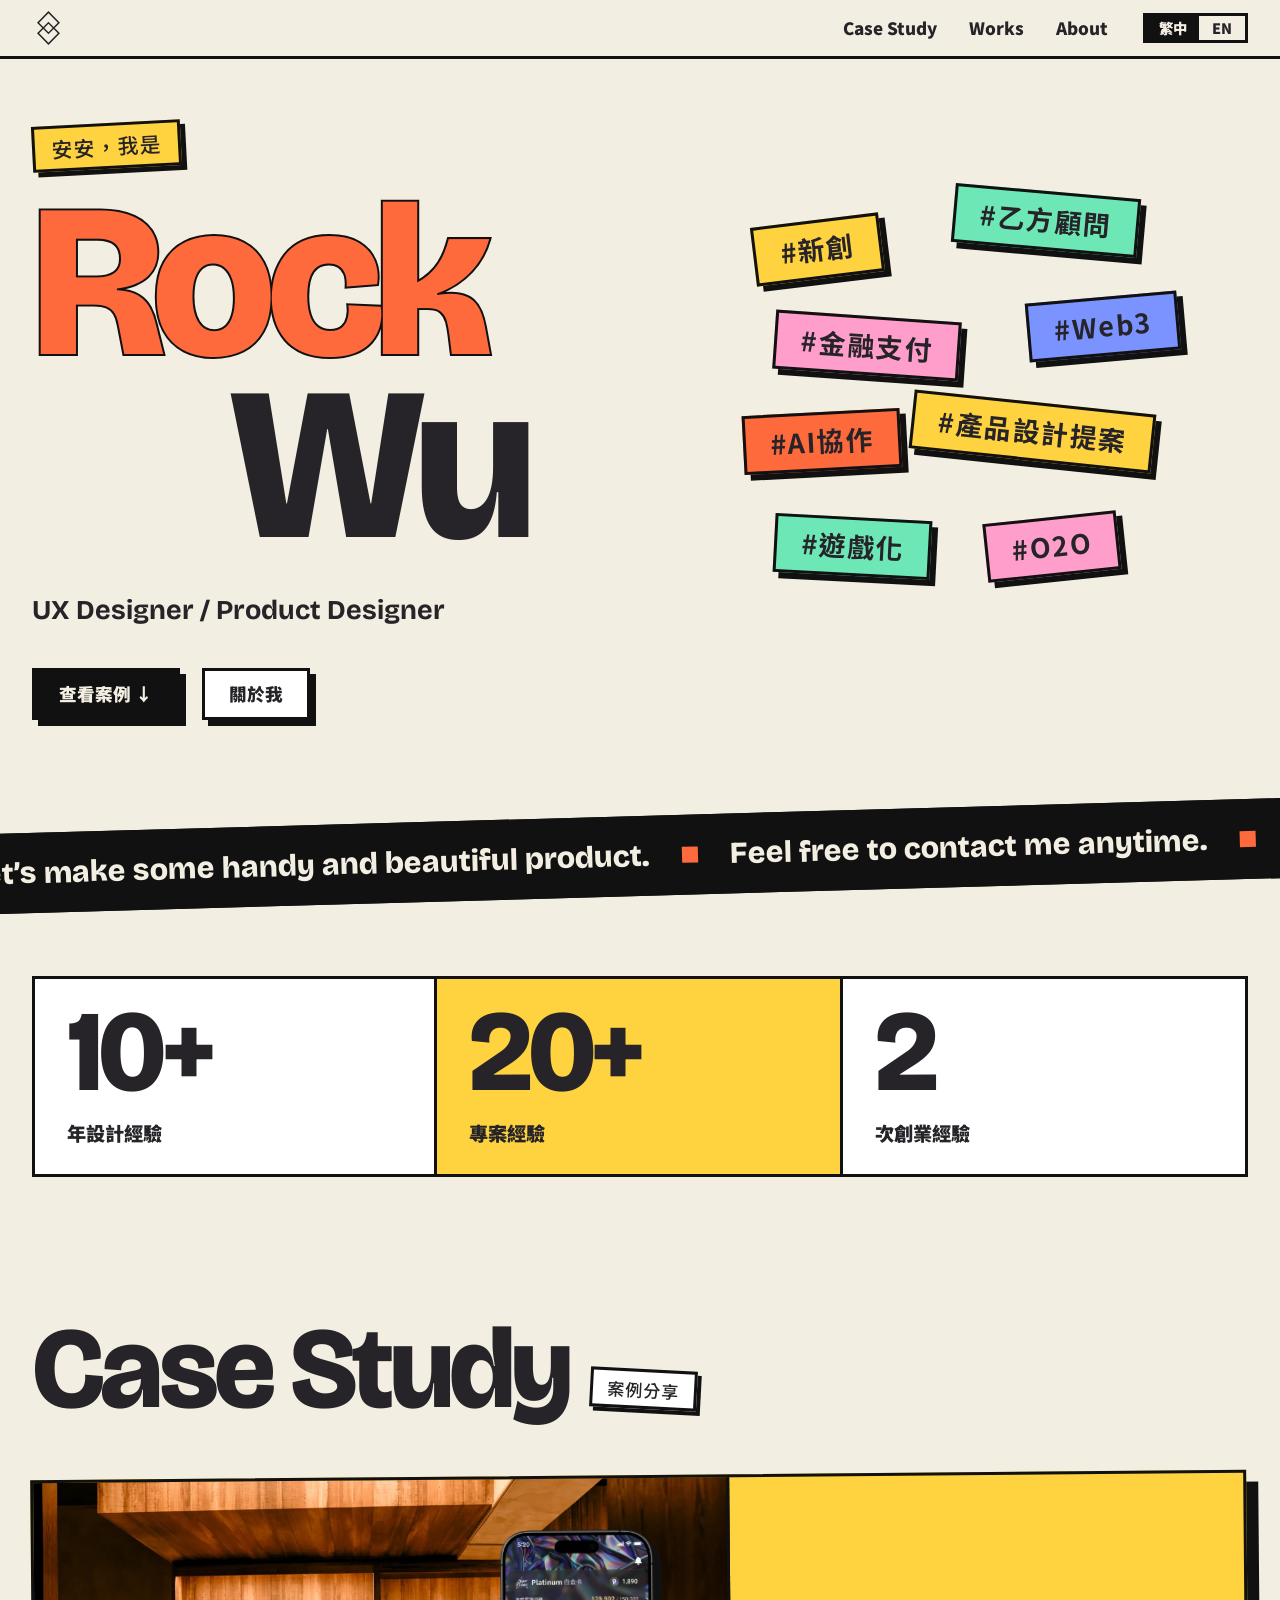
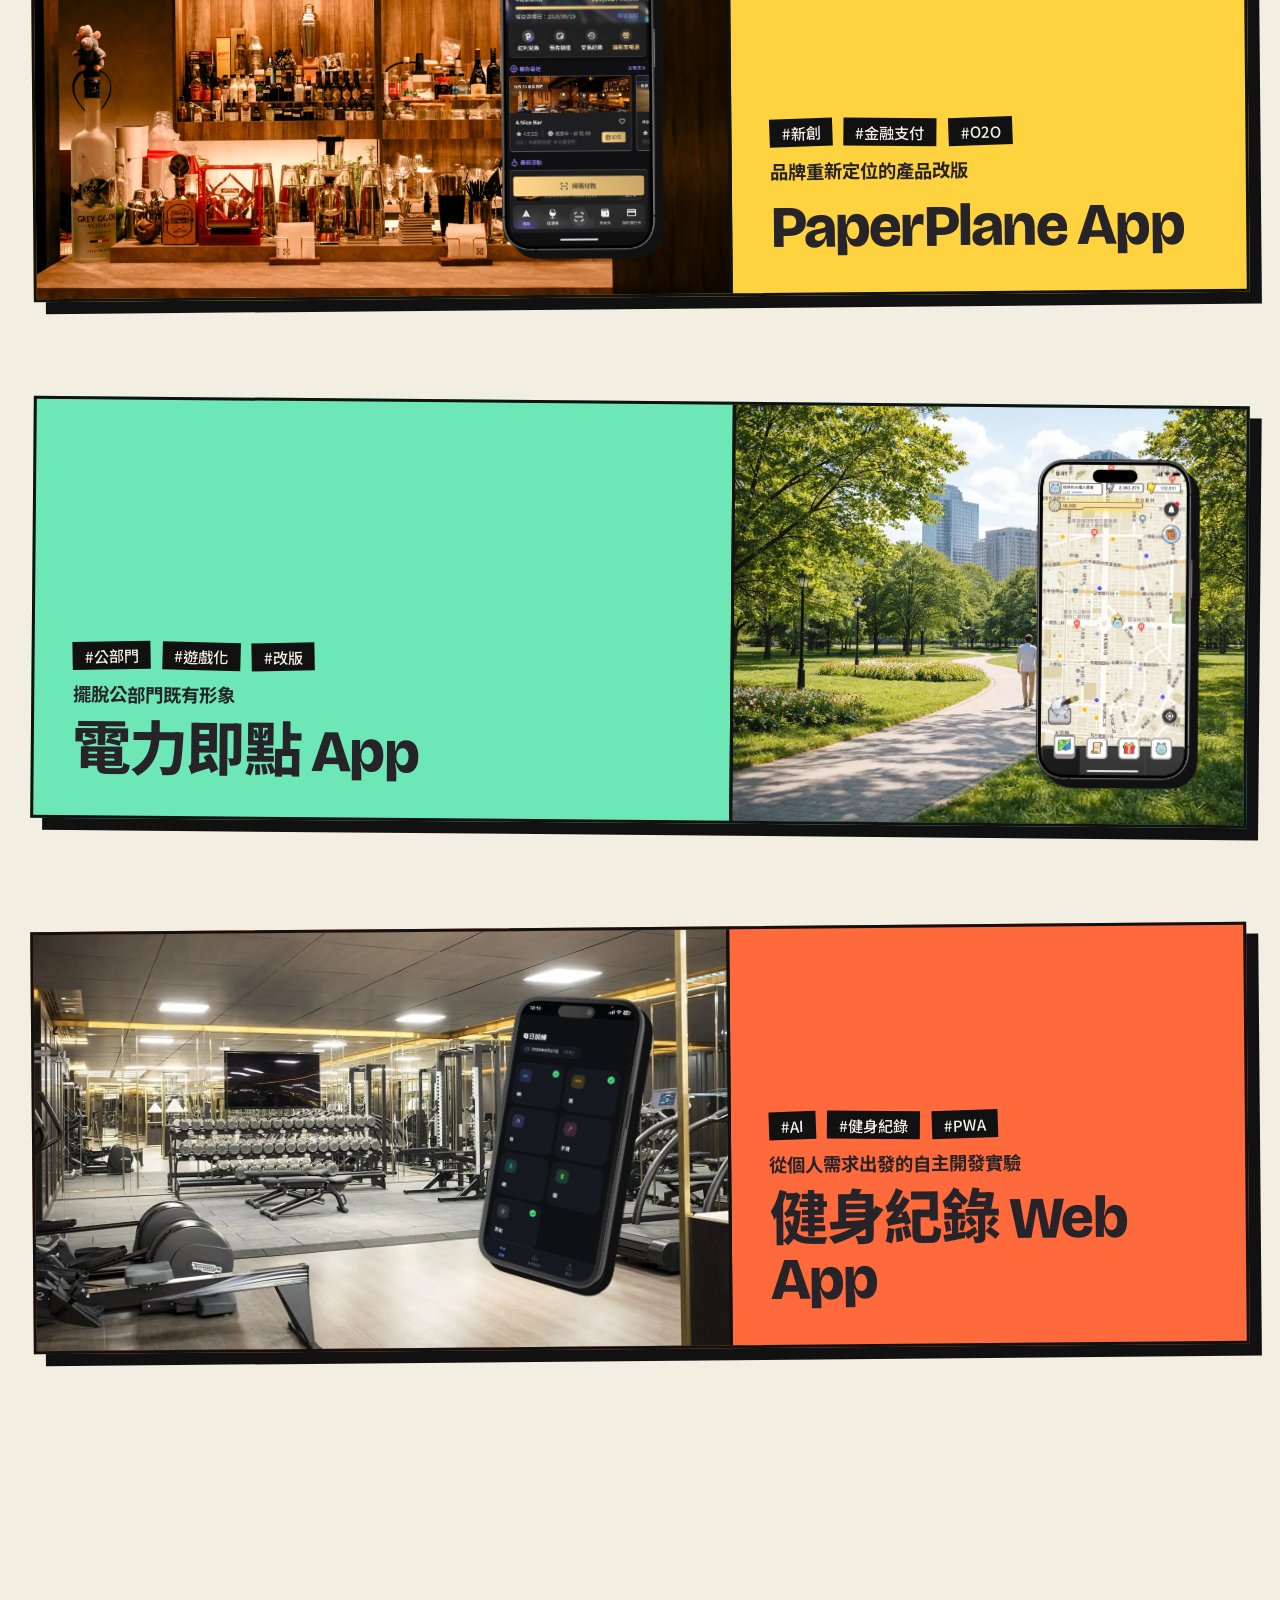
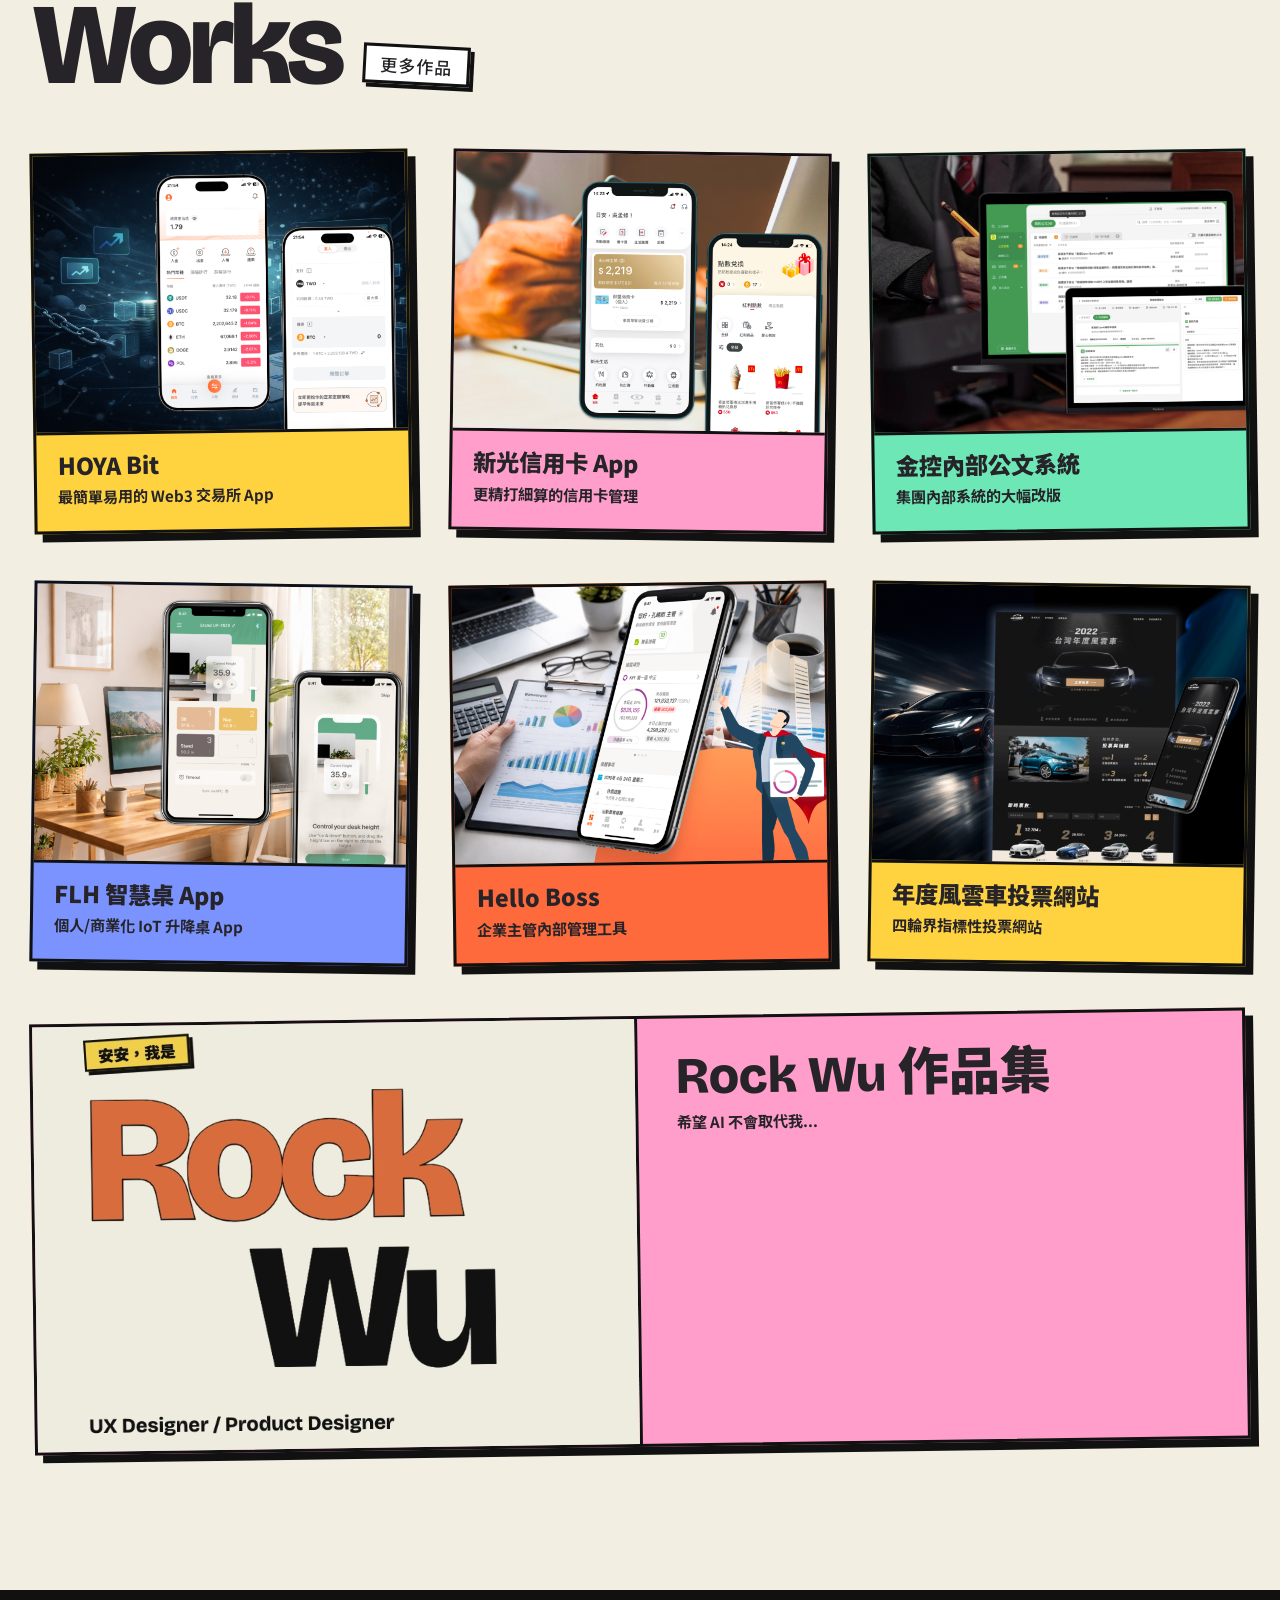
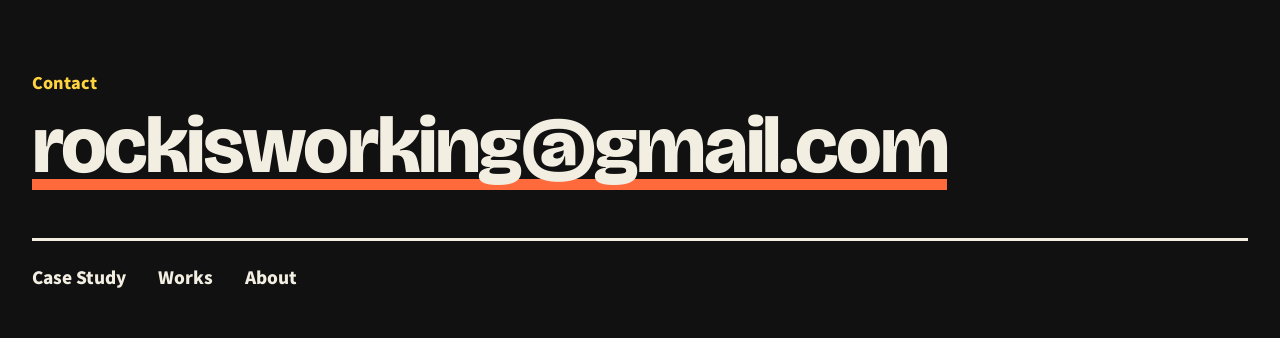
==== commit a3e0cc9b: "redesign: v2 新粗獷主義全站改版上線 - 全站改版為新粗獷主義風格（首頁、About、三個案例頁、404） - 沿用 v1 的檔名與 SEO 設定（title/description/OG" ====
--- a/index.html
+++ b/index.html
@@ -1,11 +1,10 @@
-<!DOCTYPE html>
-<html lang="zh-TW">
+<!doctype html>
+<html lang="zh-Hant">
 <head>
-  <meta charset="UTF-8">
-  <meta name="viewport" content="width=device-width, initial-scale=1.0">
+  <meta charset="utf-8">
+  <meta name="viewport" content="width=device-width, initial-scale=1">
   <title>Rock Wu — UX Designer</title>
   <meta name="description" content="Rock Wu (Rockisworking) — UX design portfolio with 8+ years of experience in fintech, gamification, and enterprise apps.">
-
   <!-- Canonical -->
   <link rel="canonical" href="https://rockisworking.tw/">
 
@@ -39,448 +38,180 @@
   </script>
 
   <link rel="icon" type="image/svg+xml" href="assets/images/favicon.svg">
-  <link rel="stylesheet" href="css/style.css">
-  <!-- Google tag (gtag.js) -->
-  <script async src="https://www.googletagmanager.com/gtag/js?id=G-4WFPJKY6EG"></script>
+  <link rel="preconnect" href="https://fonts.googleapis.com">
+  <link rel="preconnect" href="https://fonts.gstatic.com" crossorigin>
+  <link href="https://fonts.googleapis.com/css2?family=Bricolage+Grotesque:opsz,wght@12..96,700;12..96,800&family=Noto+Sans+TC:wght@500;700;900&display=swap" rel="stylesheet">
+  <link rel="stylesheet" href="css/v2.css?v=1795504133">
   <script>
-    window.dataLayer = window.dataLayer || [];
-    function gtag(){dataLayer.push(arguments);}
-    gtag('js', new Date());
-    gtag('config', 'G-4WFPJKY6EG');
+    /* Google Analytics（GA4）：本機預覽不送資料，只把事件印在 console 與 window.__gaDebug 方便檢查 */
+    (function () {
+      var id = 'G-4WFPJKY6EG';
+      var local = ['localhost', '127.0.0.1', '[::1]'].indexOf(location.hostname) > -1;
+      window.dataLayer = window.dataLayer || [];
+      if (local) {
+        window.gtag = function () { var a = [].slice.call(arguments); (window.__gaDebug = window.__gaDebug || []).push(a); console.info('[GA debug]', a); };
+        return;
+      }
+      window.gtag = function () { dataLayer.push(arguments); };
+      gtag('js', new Date()); gtag('config', id);
+      var s = document.createElement('script'); s.async = true; s.src = 'https://www.googletagmanager.com/gtag/js?id=' + id; document.head.appendChild(s);
+    })();
   </script>
 </head>
-<body>
-
-  <!-- 流動背景光暈 -->
-  <div class="gradient-orbs" aria-hidden="true">
-    <div class="orb orb-1"></div>
-    <div class="orb orb-2"></div>
-    <div class="orb orb-3"></div>
-    <div class="orb orb-4"></div>
+<body data-root="">
+
+  <header class="bar">
+    <div class="bar-inner">
+      <a class="logo" href="index.html" aria-label="Rock Wu">
+        <img src="assets/images/favicon.svg" alt="">
+      </a>
+      <nav class="bar-nav" aria-label="主選單">
+        <a href="#case-study">Case Study</a>
+        <a href="#work">Works</a>
+        <a href="about.html">About</a>
+      </nav>
+      <div class="lang" role="group" aria-label="語言"><span class="on" data-lang="zh" role="button" tabindex="0">繁中</span><span data-lang="en" role="button" tabindex="0">EN</span></div>
+    </div>
+  </header>
+
+<main id="top">
+
+    <!-- Hero -->
+    <section class="hero">
+      <div class="hero-text">
+        <p class="hello" data-zh="安安，我是" data-en="Hey, I&#x27;m">安安，我是</p>
+        <h1 class="big"><span class="rock">Rock</span><span class="wu">Wu</span></h1>
+        <p class="role">UX Designer / Product Designer</p>
+        <div class="ctas">
+          <a class="btn btn-ink" href="#case-study" data-zh="查看案例 ↓" data-en="View Case Studies ↓">查看案例 ↓</a>
+          <a class="btn" href="about.html" data-zh="關於我" data-en="About Me">關於我</a>
+        </div>
+      </div>
+
+      <div class="stage" aria-label="可拖曳的標籤貼紙">
+        <span class="sticker c-yellow" style="--x:6%;  --y:8%;  --r:-7deg" data-zh="#新創" data-en="#Startup">#新創</span>
+        <span class="sticker c-mint"   style="--x:44%; --y:2%;  --r:5deg" data-zh="#乙方顧問" data-en="#AgencyConsulting">#乙方顧問</span>
+        <span class="sticker c-pink"   style="--x:10%; --y:28%; --r:4deg" data-zh="#金融支付" data-en="#FinTech">#金融支付</span>
+        <span class="sticker c-blue"   style="--x:58%; --y:24%; --r:-5deg" data-zh="#Web3" data-en="#Web3">#Web3</span>
+        <span class="sticker c-orange" style="--x:4%;  --y:48%; --r:-3deg" data-zh="#AI協作" data-en="#AICollaboration">#AI協作</span>
+        <span class="sticker c-yellow" style="--x:36%; --y:46%; --r:6deg" data-zh="#產品設計提案" data-en="#ProductDesignPitch">#產品設計提案</span>
+        <span class="sticker c-mint"   style="--x:10%; --y:70%; --r:3deg" data-zh="#遊戲化" data-en="#Gamification">#遊戲化</span>
+        <span class="sticker c-pink"   style="--x:50%; --y:70%; --r:-6deg" data-zh="#O2O" data-en="#O2O">#O2O</span>
+      </div>
+    </section>
+
+    <!-- 跑馬燈 -->
+    <div class="tape" aria-hidden="true">
+      <div class="tape-track">
+        <span>Let’s make some handy and beautiful product.</span><i></i><span>Feel free to contact me anytime.</span><i></i>
+        <span>Let’s make some handy and beautiful product.</span><i></i><span>Feel free to contact me anytime.</span><i></i>
+        <span>Let’s make some handy and beautiful product.</span><i></i><span>Feel free to contact me anytime.</span><i></i>
+        <span>Let’s make some handy and beautiful product.</span><i></i><span>Feel free to contact me anytime.</span><i></i>
+      </div>
+    </div>
+
+    <!-- 數字 -->
+    <dl class="stats">
+      <div><dd>10+</dd><dt data-zh="年設計經驗" data-en="Years Experience">年設計經驗</dt></div>
+      <div><dd>20+</dd><dt data-zh="專案經驗" data-en="Projects">專案經驗</dt></div>
+      <div><dd>2</dd><dt data-zh="次創業經驗" data-en="Startups">次創業經驗</dt></div>
+    </dl>
+
+    <!-- Case Study -->
+    <section id="case-study" class="block">
+      <div class="sec-head"><h2>Case Study</h2><span class="note" data-zh="案例分享" data-en="Case Studies">案例分享</span></div>
+
+      <a class="case c-yellow" href="case-study-paperplane.html">
+        <div class="case-media">
+          <img class="case-bg" src="assets/images/cs-paperplane-bg.webp" alt="" loading="lazy">
+          <img class="case-phone" src="assets/images/cs-pp-v2-home@3x.webp" alt="PaperPlane App" loading="lazy">
+        </div>
+        <div class="case-info">
+          <p class="tags"><span data-zh="#新創" data-en="#Startup">#新創</span> <span data-zh="#金融支付" data-en="#FinTech">#金融支付</span> <span>#O2O</span></p>
+          <p class="sub" data-zh="品牌重新定位的產品改版" data-en="Product Redesign for Brand Repositioning">品牌重新定位的產品改版</p>
+          <h3>PaperPlane App</h3>
+        </div>
+      </a>
+
+      <a class="case c-mint flip" href="case-study-tapower.html">
+        <div class="case-media">
+          <img class="case-bg" src="assets/images/cs-tapower-bg.webp" alt="" loading="lazy">
+          <img class="case-phone" src="assets/images/cs-tapower-v3-map.webp" alt="電力即點 App" loading="lazy">
+        </div>
+        <div class="case-info">
+          <p class="tags"><span data-zh="#公部門" data-en="#Government">#公部門</span> <span data-zh="#遊戲化" data-en="#Gamification">#遊戲化</span> <span data-zh="#改版" data-en="#Redesign">#改版</span></p>
+          <p class="sub" data-zh="擺脫公部門既有形象" data-en="Breaking Free from a Government App Stereotype">擺脫公部門既有形象</p>
+          <h3 data-zh="電力即點 App" data-en="Taipower Points App">電力即點 App</h3>
+        </div>
+      </a>
+
+      <a class="case c-orange" href="case-study-fitness.html">
+        <div class="case-media">
+          <img class="case-bg" src="assets/images/cs-fitness-bg.webp" alt="" loading="lazy">
+          <img class="case-phone" src="assets/images/cs-fitness-card-phone.webp" alt="健身紀錄 Web App" loading="lazy">
+        </div>
+        <div class="case-info">
+          <p class="tags"><span>#AI</span> <span data-zh="#健身紀錄" data-en="#FitnessTracker">#健身紀錄</span> <span>#PWA</span></p>
+          <p class="sub" data-zh="從個人需求出發的自主開發實驗" data-en="A Self-Initiated Build, Born from Personal Need">從個人需求出發的自主開發實驗</p>
+          <h3 data-zh="健身紀錄 Web App" data-en="Fitness Tracker Web App">健身紀錄 Web App</h3>
+        </div>
+      </a>
+    </section>
+
+    <!-- Works -->
+    <section id="work" class="block">
+      <div class="sec-head"><h2>Works</h2><span class="note" data-zh="更多作品" data-en="More Works">更多作品</span></div>
+
+      <ul class="works">
+        <li><button class="work c-yellow" type="button" data-title="HOYA Bit" data-subtitle="最簡單易用的 Web3 交易所 App" data-subtitle-en="The Simplest Web3 Exchange App" data-tags="#Web3,#金融科技,#加密貨幣" data-tags-en="#Web3,#FinTech,#Crypto" data-role="UX Designer" data-exec="前期功能規劃、流程與線稿實作" data-exec-en="Feature planning, user flows, and wireframes" data-metrics="在職期間與公司一同成長至全台前三大交易所（2023~2025）" data-metrics-en="Grew to become one of Taiwan&#x27;s top 3 crypto exchanges during my tenure (2023–2025)" data-desc="以友善、易用的普惠金融為核心概念，進行每一次的app改版。並協助PM重新梳理既有功能規則，將跨部門溝通與開發時的模糊地帶降到最低。" data-desc-en="With inclusive, easy-to-use finance as the core concept, I led iterative redesigns of the app and helped the PM clarify existing feature logic, minimizing ambiguity across cross-functional communication and development." data-image="assets/images/work-hoya-lightbox.jpg" data-link="https://hoyabit.com/"><img src="assets/images/work-hoya-card.jpg" alt="" loading="lazy"><div><h3 data-zh="HOYA Bit" data-en="HOYA Bit">HOYA Bit</h3><p data-zh="最簡單易用的 Web3 交易所 App" data-en="The Simplest Web3 Exchange App">最簡單易用的 Web3 交易所 App</p></div></button></li>
+        <li><button class="work c-pink" type="button" data-title="新光信用卡 App" data-title-en="Shin Kong Credit Card App" data-subtitle="更精打細算的信用卡管理" data-subtitle-en="Smarter Credit Card Management" data-tags="#金融科技,#銀行業" data-tags-en="#FinTech,#Banking" data-role="UX Designer" data-exec="前期研究、設計策略與實作、易用性測試、管理後台" data-exec-en="Research, design strategy &amp; execution, usability testing, admin backend" data-metrics="現已結合進新光銀行app，仍保留部分既有架構" data-metrics-en="Now integrated into the Shin Kong Bank app, with key architecture retained" data-desc="以大量的用戶研究與訪談為出發，重新定義信用卡app的權重與操作流程，並整合新光銀行多部門系統，建立符合銀行內規的管理後台。" data-desc-en="Starting from extensive user research and interviews, I redefined the information hierarchy and flows of the credit card app, integrated multi-department systems, and built a compliance-ready admin backend." data-image="assets/images/work-skcard-lightbox.jpg" data-link=""><img src="assets/images/work-skcard-card.jpg" alt="" loading="lazy"><div><h3 data-zh="新光信用卡 App" data-en="Shin Kong Credit Card App">新光信用卡 App</h3><p data-zh="更精打細算的信用卡管理" data-en="Smarter Credit Card Management">更精打細算的信用卡管理</p></div></button></li>
+        <li><button class="work c-mint" type="button" data-title="金控內部公文系統" data-title-en="Financial Group Document System" data-subtitle="集團內部系統的大幅改版" data-subtitle-en="Major Overhaul of an Enterprise Internal System" data-tags="#企業應用,#B2B,#多權限設計" data-tags-en="#EnterpriseApp,#B2B,#MultiRoleDesign" data-role="UX Designer" data-exec="前期研究、設計策略與實作、易用性測試" data-exec-en="Research, design strategy &amp; execution, usability testing" data-metrics="受客戶內部好評，後續引進更多合作專案" data-metrics-en="Well-received internally, leading to additional project collaborations" data-desc="以集團多事業體、職務、權限皆適用為目標，逐一釐清既有需求與機制，重構數位化公文流程，建立通用的權限架構，有效提高公文運轉效率。" data-desc-en="With the goal of supporting diverse business units, roles, and permission levels across the group, I clarified existing requirements, rebuilt the digital document workflow, and established a universal permission architecture to significantly improve document processing efficiency." data-image="assets/images/work-katai-lightbox.jpg" data-link=""><img src="assets/images/work-katai-card.jpg" alt="" loading="lazy"><div><h3 data-zh="金控內部公文系統" data-en="Financial Group Document System">金控內部公文系統</h3><p data-zh="集團內部系統的大幅改版" data-en="Major Overhaul of an Enterprise Internal System">集團內部系統的大幅改版</p></div></button></li>
+        <li><button class="work c-blue" type="button" data-title="FLH 智慧桌 App" data-title-en="FLH Smart Desk App" data-subtitle="個人/商業化 IoT 升降桌 App" data-subtitle-en="Personal &amp; Commercial IoT Sit-Stand Desk App" data-tags="#IoT,#軟硬整合" data-tags-en="#IoT,#HardwareSoftwareIntegration" data-role="UX Designer" data-exec="前期研究、設計策略與實作、易用性測試" data-exec-en="Research, design strategy &amp; execution, usability testing" data-metrics="產品銷售良好，廠商成功拓展海外市場" data-metrics-en="Strong product sales; manufacturer successfully expanded to overseas markets" data-desc="不只是調整高度，而是深入探討每個使用情境下的需求，讓共享場域也能順暢操作，並結合聲控與提醒功能，進一步優化用戶的使用體驗。" data-desc-en="More than just height adjustment — I explored every usage context in depth, enabling smooth operation in shared spaces, and integrated voice control and reminder features to further enhance the user experience." data-image="assets/images/work-flh-lightbox.jpg" data-link=""><img src="assets/images/work-flh-card.jpg" alt="" loading="lazy"><div><h3 data-zh="FLH 智慧桌 App" data-en="FLH Smart Desk App">FLH 智慧桌 App</h3><p data-zh="個人/商業化 IoT 升降桌 App" data-en="Personal &amp; Commercial IoT Sit-Stand Desk App">個人/商業化 IoT 升降桌 App</p></div></button></li>
+        <li><button class="work c-orange" type="button" data-title="Hello Boss" data-subtitle="企業主管內部管理工具" data-subtitle-en="Internal Management Tool for Executives" data-tags="#企業應用,#管理系統,#多權限設計" data-tags-en="#EnterpriseApp,#ManagementSystem,#MultiRoleDesign" data-role="UX Designer" data-exec="前期研究、設計策略、流程與線稿實作" data-exec-en="Research, design strategy, user flows and wireframes" data-metrics="受客戶內部好評，於2022年推出中國版本" data-metrics-en="Well-received internally; a China version was launched in 2022" data-desc="統整集團內所有事業體的管理需求，並因應從主管到總經理等各層級的使用內容進行分眾，無論是掌握員工KPI、公文簽核或是業績考察，都能一目瞭然，一手掌握。" data-desc-en="Consolidated management needs across all business units within the group, with role-based content tailored from team leads to CEOs. Whether tracking employee KPIs, signing off on documents, or reviewing performance — everything at a glance." data-image="assets/images/work-helloboss-lightbox.jpg" data-link=""><img src="assets/images/work-helloboss-card.jpg" alt="" loading="lazy"><div><h3 data-zh="Hello Boss" data-en="Hello Boss">Hello Boss</h3><p data-zh="企業主管內部管理工具" data-en="Internal Management Tool for Executives">企業主管內部管理工具</p></div></button></li>
+        <li><button class="work c-yellow" type="button" data-title="年度風雲車投票網站" data-title-en="Car of the Year Taiwan" data-subtitle="四輪界指標性投票網站" data-subtitle-en="Taiwan&#x27;s Premier Car Voting Platform" data-tags="#活動型網站,#維護後台" data-tags-en="#CampaignSite,#AdminBackend" data-role="UX Designer" data-exec="前期研究、設計策略與實作、管理後台設計規劃" data-exec-en="Research, design strategy &amp; execution, admin backend planning" data-metrics="改版後參與人數上升約 500%" data-metrics-en="~500% increase in participation after redesign" data-desc="從整體投票流程與機制設計為基石出發，搭配完善的管理後台，使網站在不需要過多繁瑣操作下，也能每年重複使用，展現不同的樣貌。" data-desc-en="Starting from a solid voting flow and mechanism design, paired with a robust admin backend, the site can be reused annually with minimal effort while presenting a fresh look each year." data-image="assets/images/work-cars-lightbox.jpg" data-link="https://twcoty.buycartv.com/"><img src="assets/images/work-cars-card.jpg" alt="" loading="lazy"><div><h3 data-zh="年度風雲車投票網站" data-en="Car of the Year Taiwan">年度風雲車投票網站</h3><p data-zh="四輪界指標性投票網站" data-en="Taiwan&#x27;s Premier Car Voting Platform">四輪界指標性投票網站</p></div></button></li>
+        <li class="wide"><button class="work c-pink" type="button" data-title="Rock Wu 作品集" data-title-en="Rock Wu Portfolio" data-subtitle="希望 AI 不會取代我..." data-subtitle-en="Hope AI won&#x27;t replace me..." data-tags="#個人作品,#AI協作,#Vibe Coding" data-tags-en="#PersonalProject,#AICollaboration,#VibeCoding" data-role="Designer / Vibe coder" data-exec="文案撰寫、內容規劃、線稿流程實作、Vibe coding" data-exec-en="Copywriting, content planning, wireframe implementation, Vibe coding" data-metrics="感謝你的觀看，希望你會喜歡：）" data-metrics-en="Thanks for viewing — hope you like it :)" data-desc="全程使用AI以問答形式建構完整履歷與介紹，並以自我風格潤飾文案。後以Figma MCP + Claude code 還原設計稿，並加以上線，作為與AI協作的有趣體驗。" data-desc-en="Built the entire portfolio through AI-assisted conversations, then refined the copy in my own voice. Rebuilt the design into code using Figma MCP + Claude Code and published it online — a rewarding experiment in human-AI collaboration." data-image="assets/images/work-portfolio-rockwu.webp" data-link="https://rockisworking.tw"><img src="assets/images/work-portfolio-rockwu.webp" alt="" loading="lazy"><div><h3 data-zh="Rock Wu 作品集" data-en="Rock Wu Portfolio">Rock Wu 作品集</h3><p data-zh="希望 AI 不會取代我..." data-en="Hope AI won&#x27;t replace me...">希望 AI 不會取代我...</p></div></button></li>
+      </ul>
+    </section>
+
+  </main>
+
+  <!-- 作品彈窗 -->
+  <div class="modal" id="lbBackdrop">
+    <div class="modal-box" role="dialog" aria-modal="true" aria-labelledby="lbTitle">
+      <button class="modal-close" id="lbClose" type="button" aria-label="關閉"><img src="assets/images/icon-close.svg" alt=""></button>
+      <div class="lb-cover">
+        <img id="lbCover" src="" alt="">
+        <div class="lb-tags" id="lbTags"></div>
+      </div>
+      <div class="lb-body">
+        <h2 id="lbTitle"></h2>
+        <p class="lb-sub" id="lbSub"></p>
+        <div class="lb-meta">
+          <div><p class="lb-label" data-zh="角色" data-en="Role">角色</p><p class="lb-val" id="lbRole"></p></div>
+          <div><p class="lb-label" data-zh="執行" data-en="Scope">執行</p><p class="lb-val" id="lbExec"></p></div>
+        </div>
+        <div class="lb-sec key"><p class="lb-label" data-zh="關鍵數據" data-en="Key Metrics">關鍵數據</p><p class="lb-val" id="lbMetrics"></p></div>
+        <div class="lb-sec"><p class="lb-label" data-zh="說明" data-en="Overview">說明</p><p class="lb-val" id="lbDesc"></p></div>
+        <div class="lb-sec" id="lbLinkSec" style="display:none"><p class="lb-label" data-zh="連結" data-en="Link">連結</p><p><a class="lb-link" id="lbLink" href="#" target="_blank" rel="noopener"></a></p></div>
+      </div>
+    </div>
   </div>
 
-  <div class="page-content">
-
-    <!-- ── Header ────────────────────────────── -->
-    <header>
-      <div class="header-inner">
-        <a href="index.html" class="header-logo">
-          <img src="assets/images/favicon.svg" alt="Rock Wu">
-        </a>
-        <div class="header-right">
-          <nav class="header-nav">
-            <a href="#case-study">Case Study</a>
-            <a href="#work">Works</a>
-            <a href="about.html">About</a>
-          </nav>
-          <div class="lang-toggle" id="langToggle" role="button" aria-label="切換語言">
-            <span class="active" data-lang="zh">繁中</span>
-            <span data-lang="en">EN</span>
-          </div>
-        </div>
-        <button class="menu-btn" id="menuBtn" aria-label="開啟選單">
-          <span></span><span></span><span></span>
-        </button>
-      </div>
-    </header>
-
-    <!-- ── Hero 區塊 ─────────────────────────── -->
-    <section id="hero" class="hero-section">
-      <!-- Hero 專屬光暈（動態更強烈） -->
-      <div class="hero-orbs" aria-hidden="true">
-        <div class="hero-orb hero-orb-a"></div>
-        <div class="hero-orb hero-orb-b"></div>
-        <div class="hero-orb hero-orb-c"></div>
-      </div>
-      <div class="container hero-inner">
-        <div class="hero-text">
-          <p class="hero-greeting fade-in" style="transition-delay:0.05s"
-             data-zh="安安，我是" data-en="Hey, I'm">安安，我是</p>
-          <h1 class="hero-name fade-in" style="transition-delay:0.15s">
-            <span class="hero-name-accent">Rock</span> Wu
-          </h1>
-          <p class="hero-title fade-in" style="transition-delay:0.25s"
-             data-zh="UX Designer / Product Designer"
-             data-en="UX Designer / Product Designer">UX Designer / Product Designer</p>
-          <div class="hero-stats fade-in" style="transition-delay:0.45s">
-            <div class="hero-stat">
-              <span class="stat-num">10+</span>
-              <span class="stat-label" data-zh="年設計經驗" data-en="Years Experience">年設計經驗</span>
-            </div>
-            <div class="hero-stat-divider"></div>
-            <div class="hero-stat">
-              <span class="stat-num">20+</span>
-              <span class="stat-label" data-zh="專案經驗" data-en="Projects">專案經驗</span>
-            </div>
-            <div class="hero-stat-divider"></div>
-            <div class="hero-stat">
-              <span class="stat-num">2</span>
-              <span class="stat-label" data-zh="次創業經驗" data-en="Startups">次創業經驗</span>
-            </div>
-          </div>
-          <div class="hero-ctas fade-in" style="transition-delay:0.55s">
-            <a href="#case-study" class="btn-primary"
-               data-zh="查看案例 ↓" data-en="View Case Studies ↓">查看案例 ↓</a>
-            <a href="about.html" class="btn-ghost"
-               data-zh="關於我" data-en="About Me">關於我</a>
-          </div>
-        </div>
-      </div>
-      <div class="hero-scroll-hint" aria-hidden="true">
-        <span class="scroll-line"></span>
-      </div>
-    </section>
-
-    <!-- ── Case Study 區塊 ────────────────────── -->
-    <section id="case-study">
-      <div class="container">
-        <p class="section-label" data-zh="案例分享" data-en="Case Studies">案例分享</p>
-        <h1>Case Study</h1>
-        <div class="cs-grid">
-
-          <!-- PaperPlane -->
-          <a href="case-study-paperplane.html" class="cs-card fade-in">
-            <div class="cs-card-inner">
-              <div class="cs-card-bg" style="background-image: url('assets/images/cs-paperplane-bg.webp');"></div>
-              <div class="cs-card-overlay"></div>
-              <div class="cs-card-content">
-                <div class="cs-card-tags">
-                  <span class="tag-outline" data-zh="#新創" data-en="#Startup">#新創</span>
-                  <span class="tag-outline" data-zh="#金融支付" data-en="#FinTech">#金融支付</span>
-                  <span class="tag-outline">#O2O</span>
-                </div>
-                <p class="cs-card-sub" data-zh="品牌重新定位的產品改版" data-en="Product Redesign for Brand Repositioning">品牌重新定位的產品改版</p>
-                <h2 class="cs-card-title">PaperPlane App</h2>
-              </div>
-            </div>
-            <img loading="lazy" class="cs-card-phone"
-                 src="assets/images/cs-pp-v2-home@3x.webp"
-                 alt="PaperPlane App">
-          </a>
-
-          <!-- 台電 -->
-          <a href="case-study-tapower.html" class="cs-card fade-in">
-            <div class="cs-card-inner">
-              <div class="cs-card-bg" style="background-image: url('assets/images/cs-tapower-bg.webp');"></div>
-              <div class="cs-card-overlay"></div>
-              <div class="cs-card-content">
-                <div class="cs-card-tags">
-                  <span class="tag-outline" data-zh="#公部門" data-en="#Government">#公部門</span>
-                  <span class="tag-outline" data-zh="#遊戲化" data-en="#Gamification">#遊戲化</span>
-                  <span class="tag-outline" data-zh="#改版" data-en="#Redesign">#改版</span>
-                </div>
-                <p class="cs-card-sub" data-zh="擺脫公部門既有形象" data-en="Breaking Free from a Government App Stereotype">擺脫公部門既有形象</p>
-                <h2 class="cs-card-title" data-zh="電力即點 App" data-en="Taipower Points App">電力即點 App</h2>
-              </div>
-            </div>
-            <img loading="lazy" class="cs-card-phone"
-                 src="assets/images/cs-tapower-v3-map.webp"
-                 alt="電力即點 App">
-          </a>
-
-          <!-- 健身紀錄 Web App -->
-          <a href="case-study-fitness.html" class="cs-card cs-card--wide fade-in">
-            <div class="cs-card-inner">
-              <div class="cs-card-bg" style="background-image: url('assets/images/cs-fitness-bg.webp');"></div>
-              <div class="cs-card-overlay"></div>
-              <div class="cs-card-content">
-                <div class="cs-card-tags">
-                  <span class="tag-outline">#AI</span>
-                  <span class="tag-outline" data-zh="#健身紀錄" data-en="#FitnessTracker">#健身紀錄</span>
-                  <span class="tag-outline">#PWA</span>
-                </div>
-                <p class="cs-card-sub" data-zh="從個人需求出發的自主開發實驗" data-en="A Self-Initiated Build, Born from Personal Need">從個人需求出發的自主開發實驗</p>
-                <h2 class="cs-card-title" data-zh="健身紀錄 Web App" data-en="Fitness Tracker Web App">健身紀錄 Web App</h2>
-              </div>
-            </div>
-            <picture>
-              <source media="(max-width: 600px)" srcset="assets/images/cs-fitness-card-phone-front.webp">
-              <img loading="lazy" class="cs-card-phone"
-                   src="assets/images/cs-fitness-card-phone.webp"
-                   alt="健身紀錄 Web App">
-            </picture>
-          </a>
-
-        </div>
-      </div>
-    </section>
-
-    <!-- ── Works 區塊 ──────────────────────────── -->
-    <section id="work">
-      <div class="container">
-        <p class="section-label" data-zh="更多作品" data-en="More Works">更多作品</p>
-        <h1>Works</h1>
-        <div class="works-grid">
-
-          <!-- HOYA Bit -->
-          <div class="work-card fade-in"
-               data-title="HOYA Bit"
-               data-subtitle="最簡單易用的 Web3 交易所 App"
-               data-subtitle-en="The Simplest Web3 Exchange App"
-               data-tags="#Web3,#金融科技,#加密貨幣"
-               data-tags-en="#Web3,#FinTech,#Crypto"
-               data-role="UX Designer"
-               data-exec="前期功能規劃、流程與線稿實作"
-               data-exec-en="Feature planning, user flows, and wireframes"
-               data-metrics="在職期間與公司一同成長至全台前三大交易所（2023~2025）"
-               data-metrics-en="Grew to become one of Taiwan's top 3 crypto exchanges during my tenure (2023–2025)"
-               data-desc="以友善、易用的普惠金融為核心概念，進行每一次的app改版。並協助PM重新梳理既有功能規則，將跨部門溝通與開發時的模糊地帶降到最低。"
-               data-desc-en="With inclusive, easy-to-use finance as the core concept, I led iterative redesigns of the app and helped the PM clarify existing feature logic, minimizing ambiguity across cross-functional communication and development."
-               data-image="assets/images/work-hoya-lightbox.jpg"
-               data-link="https://hoyabit.com/">
-            <div class="work-card-bg" style="background-image: url('assets/images/work-hoya-card.jpg');"></div>
-            <div class="work-card-overlay"></div>
-            <div class="work-card-content">
-              <p class="work-card-title">HOYA Bit</p>
-              <p class="work-card-sub" data-zh="最簡單易用的 Web3 交易所 App" data-en="The Simplest Web3 Exchange App">最簡單易用的 Web3 交易所 App</p>
-            </div>
-          </div>
-
-          <!-- 新光信用卡 -->
-          <div class="work-card fade-in"
-               data-title="新光信用卡 App"
-               data-title-en="Shin Kong Credit Card App"
-               data-subtitle="更精打細算的信用卡管理"
-               data-subtitle-en="Smarter Credit Card Management"
-               data-tags="#金融科技,#銀行業"
-               data-tags-en="#FinTech,#Banking"
-               data-role="UX Designer"
-               data-exec="前期研究、設計策略與實作、易用性測試、管理後台"
-               data-exec-en="Research, design strategy & execution, usability testing, admin backend"
-               data-metrics="現已結合進新光銀行app，仍保留部分既有架構"
-               data-metrics-en="Now integrated into the Shin Kong Bank app, with key architecture retained"
-               data-desc="以大量的用戶研究與訪談為出發，重新定義信用卡app的權重與操作流程，並整合新光銀行多部門系統，建立符合銀行內規的管理後台。"
-               data-desc-en="Starting from extensive user research and interviews, I redefined the information hierarchy and flows of the credit card app, integrated multi-department systems, and built a compliance-ready admin backend."
-               data-image="assets/images/work-skcard-lightbox.jpg"
-               data-link="">
-            <div class="work-card-bg" style="background-image: url('assets/images/work-skcard-card.jpg');"></div>
-            <div class="work-card-overlay"></div>
-            <div class="work-card-content">
-              <p class="work-card-title" data-zh="新光信用卡 App" data-en="Shin Kong Credit Card App">新光信用卡 App</p>
-              <p class="work-card-sub" data-zh="更精打細算的信用卡管理" data-en="Smarter Credit Card Management">更精打細算的信用卡管理</p>
-            </div>
-          </div>
-
-          <!-- 金控公文 -->
-          <div class="work-card fade-in"
-               data-title="金控內部公文系統"
-               data-title-en="Financial Group Document System"
-               data-subtitle="集團內部系統的大幅改版"
-               data-subtitle-en="Major Overhaul of an Enterprise Internal System"
-               data-tags="#企業應用,#B2B,#多權限設計"
-               data-tags-en="#EnterpriseApp,#B2B,#MultiRoleDesign"
-               data-role="UX Designer"
-               data-exec="前期研究、設計策略與實作、易用性測試"
-               data-exec-en="Research, design strategy & execution, usability testing"
-               data-metrics="受客戶內部好評，後續引進更多合作專案"
-               data-metrics-en="Well-received internally, leading to additional project collaborations"
-               data-desc="以集團多事業體、職務、權限皆適用為目標，逐一釐清既有需求與機制，重構數位化公文流程，建立通用的權限架構，有效提高公文運轉效率。"
-               data-desc-en="With the goal of supporting diverse business units, roles, and permission levels across the group, I clarified existing requirements, rebuilt the digital document workflow, and established a universal permission architecture to significantly improve document processing efficiency."
-               data-image="assets/images/work-katai-lightbox.jpg"
-               data-link="">
-            <div class="work-card-bg" style="background-image: url('assets/images/work-katai-card.jpg');"></div>
-            <div class="work-card-overlay"></div>
-            <div class="work-card-content">
-              <p class="work-card-title" data-zh="金控內部公文系統" data-en="Financial Group Document System">金控內部公文系統</p>
-              <p class="work-card-sub" data-zh="集團內部系統的大幅改版" data-en="Major Overhaul of an Enterprise Internal System">集團內部系統的大幅改版</p>
-            </div>
-          </div>
-
-          <!-- FLH 智慧桌 -->
-          <div class="work-card fade-in"
-               data-title="FLH 智慧桌 App"
-               data-title-en="FLH Smart Desk App"
-               data-subtitle="個人/商業化 IoT 升降桌 App"
-               data-subtitle-en="Personal & Commercial IoT Sit-Stand Desk App"
-               data-tags="#IoT,#軟硬整合"
-               data-tags-en="#IoT,#HardwareSoftwareIntegration"
-               data-role="UX Designer"
-               data-exec="前期研究、設計策略與實作、易用性測試"
-               data-exec-en="Research, design strategy & execution, usability testing"
-               data-metrics="產品銷售良好，廠商成功拓展海外市場"
-               data-metrics-en="Strong product sales; manufacturer successfully expanded to overseas markets"
-               data-desc="不只是調整高度，而是深入探討每個使用情境下的需求，讓共享場域也能順暢操作，並結合聲控與提醒功能，進一步優化用戶的使用體驗。"
-               data-desc-en="More than just height adjustment — I explored every usage context in depth, enabling smooth operation in shared spaces, and integrated voice control and reminder features to further enhance the user experience."
-               data-image="assets/images/work-flh-lightbox.jpg"
-               data-link="">
-            <div class="work-card-bg" style="background-image: url('assets/images/work-flh-card.jpg');"></div>
-            <div class="work-card-overlay"></div>
-            <div class="work-card-content">
-              <p class="work-card-title">FLH 智慧桌 App</p>
-              <p class="work-card-sub" data-zh="個人/商業化 IoT 升降桌 App" data-en="Personal & Commercial IoT Sit-Stand Desk App">個人/商業化 IoT 升降桌 App</p>
-            </div>
-          </div>
-
-          <!-- Hello Boss -->
-          <div class="work-card fade-in"
-               data-title="Hello Boss"
-               data-subtitle="企業主管內部管理工具"
-               data-subtitle-en="Internal Management Tool for Executives"
-               data-tags="#企業應用,#管理系統,#多權限設計"
-               data-tags-en="#EnterpriseApp,#ManagementSystem,#MultiRoleDesign"
-               data-role="UX Designer"
-               data-exec="前期研究、設計策略、流程與線稿實作"
-               data-exec-en="Research, design strategy, user flows and wireframes"
-               data-metrics="受客戶內部好評，於2022年推出中國版本"
-               data-metrics-en="Well-received internally; a China version was launched in 2022"
-               data-desc="統整集團內所有事業體的管理需求，並因應從主管到總經理等各層級的使用內容進行分眾，無論是掌握員工KPI、公文簽核或是業績考察，都能一目瞭然，一手掌握。"
-               data-desc-en="Consolidated management needs across all business units within the group, with role-based content tailored from team leads to CEOs. Whether tracking employee KPIs, signing off on documents, or reviewing performance — everything at a glance."
-               data-image="assets/images/work-helloboss-lightbox.jpg"
-               data-link="">
-            <div class="work-card-bg" style="background-image: url('assets/images/work-helloboss-card.jpg');"></div>
-            <div class="work-card-overlay"></div>
-            <div class="work-card-content">
-              <p class="work-card-title">Hello Boss</p>
-              <p class="work-card-sub" data-zh="企業主管內部管理工具" data-en="Internal Management Tool for Executives">企業主管內部管理工具</p>
-            </div>
-          </div>
-
-          <!-- 年度風雲車 -->
-          <div class="work-card fade-in"
-               data-title="年度風雲車投票網站"
-               data-title-en="Car of the Year Taiwan"
-               data-subtitle="四輪界指標性投票網站"
-               data-subtitle-en="Taiwan's Premier Car Voting Platform"
-               data-tags="#活動型網站,#維護後台"
-               data-tags-en="#CampaignSite,#AdminBackend"
-               data-role="UX Designer"
-               data-exec="前期研究、設計策略與實作、管理後台設計規劃"
-               data-exec-en="Research, design strategy & execution, admin backend planning"
-               data-metrics="改版後參與人數上升約 500%"
-               data-metrics-en="~500% increase in participation after redesign"
-               data-desc="從整體投票流程與機制設計為基石出發，搭配完善的管理後台，使網站在不需要過多繁瑣操作下，也能每年重複使用，展現不同的樣貌。"
-               data-desc-en="Starting from a solid voting flow and mechanism design, paired with a robust admin backend, the site can be reused annually with minimal effort while presenting a fresh look each year."
-               data-image="assets/images/work-cars-lightbox.jpg"
-               data-link="https://twcoty.buycartv.com/">
-            <div class="work-card-bg" style="background-image: url('assets/images/work-cars-card.jpg');"></div>
-            <div class="work-card-overlay"></div>
-            <div class="work-card-content">
-              <p class="work-card-title" data-zh="年度風雲車投票網站" data-en="Car of the Year Taiwan">年度風雲車投票網站</p>
-              <p class="work-card-sub" data-zh="四輪界指標性投票網站" data-en="Taiwan's Premier Car Voting Platform">四輪界指標性投票網站</p>
-            </div>
-          </div>
-
-          <!-- Rock Wu 作品集 -->
-          <div class="work-card fade-in"
-               data-title="Rock Wu 作品集"
-               data-title-en="Rock Wu Portfolio"
-               data-subtitle="希望 AI 不會取代我..."
-               data-subtitle-en="Hope AI won't replace me..."
-               data-tags="#個人作品,#AI協作,#Vibe Coding"
-               data-tags-en="#PersonalProject,#AICollaboration,#VibeCoding"
-               data-role="Designer / Vibe coder"
-               data-exec="文案撰寫、內容規劃、線稿流程實作、Vibe coding"
-               data-exec-en="Copywriting, content planning, wireframe implementation, Vibe coding"
-               data-metrics="感謝你的觀看，希望你會喜歡：）"
-               data-metrics-en="Thanks for viewing — hope you like it :)"
-               data-desc="全程使用AI以問答形式建構完整履歷與介紹，並以自我風格潤飾文案。後以Figma MCP + Claude code 還原設計稿，並加以上線，作為與AI協作的有趣體驗。"
-               data-desc-en="Built the entire portfolio through AI-assisted conversations, then refined the copy in my own voice. Rebuilt the design into code using Figma MCP + Claude Code and published it online — a rewarding experiment in human-AI collaboration."
-               data-image="assets/images/work-portfolio-lightbox.webp"
-               data-link="https://rockisworking.tw">
-            <div class="work-card-bg" style="background-image: url('assets/images/work-portfolio-card.webp');"></div>
-            <div class="work-card-overlay"></div>
-            <div class="work-card-content">
-              <p class="work-card-title" data-zh="Rock Wu 作品集" data-en="Rock Wu Portfolio">Rock Wu 作品集</p>
-              <p class="work-card-sub" data-zh="希望 AI 不會取代我..." data-en="Hope AI won't replace me...">希望 AI 不會取代我...</p>
-            </div>
-          </div>
-
-        </div>
-      </div>
-    </section>
-
-    <!-- ── Footer ─────────────────────────────── -->
-    <footer>
-      <div class="footer-inner">
-        <nav class="footer-nav">
-          <a href="#case-study">Case Study</a>
-          <a href="#work">Works</a>
-          <a href="about.html">About</a>
-        </nav>
-        <div class="footer-contact">
-          <span class="footer-contact-label">Contact</span>
-          <a href="mailto:rockisworking@gmail.com">rockisworking@gmail.com</a>
-        </div>
-      </div>
-    </footer>
-
-  </div><!-- .page-content -->
-
-  <!-- ── Lightbox ───────────────────────────── -->
-  <div class="lightbox-backdrop" id="lightboxBackdrop">
-    <div class="lightbox" role="dialog" aria-modal="true">
-      <button class="lightbox-close" id="lightboxClose" aria-label="關閉">
-        <img src="assets/images/icon-close.svg" alt="關閉">
-      </button>
-      <!-- 封面圖（tags + 標題疊在圖片上） -->
-      <div class="lightbox-cover-wrap">
-        <img class="lightbox-cover" id="lbCover" src="" alt="">
-        <div class="lightbox-cover-content">
-          <div class="lightbox-tags" id="lbTags"></div>
-          <h2 class="lightbox-title" id="lbTitle"></h2>
-          <p class="lightbox-subtitle" id="lbSubtitle"></p>
-        </div>
-      </div>
-      <!-- 內容區 -->
-      <div class="lightbox-body">
-        <!-- 角色 / 執行 -->
-        <div class="lightbox-meta">
-          <div>
-            <p class="lightbox-meta-label" data-zh="角色" data-en="Role">角色</p>
-            <p class="lightbox-meta-value" id="lbRole"></p>
-          </div>
-          <div>
-            <p class="lightbox-meta-label" data-zh="執行" data-en="Scope">執行</p>
-            <p class="lightbox-meta-value" id="lbExec"></p>
-          </div>
-        </div>
-        <!-- 關鍵數據 -->
-        <div class="lightbox-section">
-          <p class="lightbox-section-label" data-zh="關鍵數據" data-en="Key Metrics">關鍵數據</p>
-          <p class="lightbox-section-value" id="lbMetrics"></p>
-        </div>
-        <!-- 說明 -->
-        <div class="lightbox-section">
-          <p class="lightbox-section-label" data-zh="說明" data-en="Overview">說明</p>
-          <p class="lightbox-section-value" id="lbDesc"></p>
-        </div>
-        <!-- 連結（有才顯示） -->
-        <div class="lightbox-section" id="lbLinkSection" style="display:none;">
-          <p class="lightbox-section-label" data-zh="連結" data-en="Link">連結</p>
-          <a class="lightbox-link" id="lbLink" href="#" target="_blank" rel="noopener"></a>
-        </div>
-      </div>
-    </div>
-  </div>
-
-  <!-- ── Go-to-top ──────────────────────────── -->
-  <!-- ── Mobile Menu ──────────────────────── -->
-  <div class="mobile-menu" id="mobileMenu" aria-hidden="true">
-    <div class="mobile-menu-top">
-      <a href="index.html" class="header-logo">
-        <img src="assets/images/favicon.svg" alt="Rock Wu">
-      </a>
-      <button class="mobile-menu-close" id="mobileMenuClose" aria-label="關閉選單">
-        <img src="assets/images/icon-close.svg" alt="關閉">
-      </button>
-    </div>
-    <nav class="mobile-nav">
-      <a href="#case-study">Case Study</a>
-      <a href="#work">Works</a>
-      <a href="about.html">About</a>
-    </nav>
-    <div class="mobile-menu-bottom">
-      <div class="lang-toggle" id="langToggleMobile" role="button" aria-label="切換語言">
-        <span class="active" data-lang="zh">繁中</span>
-        <span data-lang="en">EN</span>
-      </div>
-    </div>
-  </div>
-
-  <button id="go-to-top" aria-label="回到頂部">
-    <img src="assets/images/icon-gototop.svg" alt="">
-  </button>
-
-  <script src="js/main.js"></script>
+  <footer id="contact" class="foot">
+    <div class="foot-inner">
+      <p class="foot-label">Contact</p>
+      <a class="foot-mail" href="mailto:rockisworking@gmail.com">rockisworking@gmail.com</a>
+      <nav class="foot-nav" aria-label="頁尾選單">
+        <a href="index.html#case-study">Case Study</a>
+        <a href="index.html#work">Works</a>
+        <a href="about.html">About</a>
+      </nav>
+    </div>
+  </footer>
+
+  <button id="go-top" type="button" aria-label="回到頂部"><img src="assets/images/icon-gototop.svg" alt=""></button>
+
+  <script src="js/v2.js?v=1795504133"></script>
+  <script src="js/v2-home.js?v=1795504133"></script>
 </body>
 </html>
--- a/css/v2.css
+++ b/css/v2.css
@@ -0,0 +1,699 @@
+/* 新粗獷主義概念稿：奶油底、3px 黑框、硬陰影、純色塊；沒有漸層、模糊、淡陰影 */
+:root {
+  --bg: #f3eee2;
+  --ink: #111;
+  --ink-text: #262428;   /* 文字用的墨色（比邊框、陰影的純黑柔和） */
+  --yellow: #ffd23f;
+  --mint: #6ee7b7;
+  --pink: #ff9ecb;
+  --blue: #7b93ff;
+  --orange: #ff6a3d;
+  --b: 3px;
+  --display: "Bricolage Grotesque", "Noto Sans TC", system-ui, sans-serif;
+  --text: "Noto Sans TC", "PingFang TC", system-ui, sans-serif;
+}
+
+* { box-sizing: border-box; margin: 0; padding: 0; }
+html { scroll-behavior: smooth; scroll-padding-top: 5rem; overflow-x: clip; }
+body { font-family: var(--text); font-weight: 500; font-size: 17px; line-height: 1.6; background: var(--bg); color: var(--ink-text); overflow-x: clip; }
+a { color: inherit; text-decoration: none; }
+ul { list-style: none; }
+img { display: block; max-width: 100%; }
+:focus-visible { outline: 4px solid var(--ink); outline-offset: 4px; }
+
+.c-yellow { background: var(--yellow); }
+.c-mint   { background: var(--mint); }
+.c-pink   { background: var(--pink); }
+.c-blue   { background: var(--blue); }
+.c-orange { background: var(--orange); }
+
+/* ── 上方列 ── */
+.bar { position: sticky; top: 0; z-index: 20; background: var(--bg); border-bottom: var(--b) solid var(--ink); }
+.bar-inner { max-width: 1400px; margin: 0 auto; padding: .7rem 2rem; display: flex; align-items: center; gap: 2rem; }
+.logo { display: block; width: 2.1rem; height: 2.1rem; background: var(--ink-text); -webkit-mask: url(../assets/images/favicon.svg) center / contain no-repeat; mask: url(../assets/images/favicon.svg) center / contain no-repeat; }
+.logo img { width: 100%; height: 100%; visibility: hidden; }
+.bar-nav { margin-left: auto; display: flex; gap: 1.6rem; font-weight: 900; }
+.bar-nav a { padding: .1rem .2rem; box-shadow: inset 0 -0.35rem 0 transparent; transition: box-shadow .15s; }
+.bar-nav a:hover { box-shadow: inset 0 -0.35rem 0 var(--yellow); }
+.lang { display: flex; border: var(--b) solid var(--ink); font-weight: 900; font-size: .9rem; }
+.lang span { padding: .05rem .8rem; }
+.lang .on { background: var(--ink); color: var(--bg); }
+
+/* ── Hero ── */
+.hero { max-width: 1400px; margin: 0 auto; padding: 4rem 2rem 5rem; display: grid; grid-template-columns: minmax(0, 1.25fr) minmax(0, 1fr); gap: 2rem; align-items: center; }
+.hello {
+  display: inline-block; background: var(--yellow); border: var(--b) solid var(--ink);
+  padding: calc(.1rem + 2px) 1rem; font-weight: 500; letter-spacing: .06em; font-size: 1.3rem; transform: rotate(-3deg);
+  box-shadow: 5px 5px 0 var(--ink); margin-bottom: 1.4rem;
+}
+.big { font-family: var(--display); font-weight: 800; line-height: .84; letter-spacing: -.04em; font-size: clamp(6rem, 17vw, 15rem); display: flex; flex-direction: column; }
+.big .rock { color: var(--orange); -webkit-text-stroke: 4px var(--ink); paint-order: stroke fill; }
+.big .wu { margin-left: .9em; }
+.role { margin-top: 2rem; font-family: var(--display); font-weight: 700; font-size: 1.7rem; }
+.ctas { margin-top: 2.2rem; display: flex; gap: 1.4rem; flex-wrap: wrap; }
+
+.btn { display: inline-block; padding: .55rem 1.5rem; background: #fff; border: var(--b) solid var(--ink); color: var(--ink-text); font-weight: 900; font-size: 1.1rem; box-shadow: 6px 6px 0 var(--ink); transition: transform .1s, box-shadow .1s; }
+.btn-ink { background: var(--ink); color: var(--bg); }
+.btn:hover { transform: translate(3px, 3px); box-shadow: 3px 3px 0 var(--ink); }
+.btn:active { transform: translate(6px, 6px); box-shadow: 0 0 0 var(--ink); }
+
+/* 可拖曳貼紙 */
+.stage { position: relative; min-height: 30rem; }
+.sticker {
+  position: absolute; left: var(--x); top: var(--y); z-index: 1;
+  border: var(--b) solid var(--ink); padding: .3rem 1.3rem; font-weight: 900; font-size: clamp(1.5rem, 2.1vw, 2rem);
+  box-shadow: 6px 6px 0 var(--ink); transform: rotate(var(--r));
+  cursor: grab; user-select: none; touch-action: none;
+  animation: drop .5s cubic-bezier(.3, 1.6, .5, 1) backwards;
+}
+.sticker:nth-child(2) { animation-delay: .06s; } .sticker:nth-child(3) { animation-delay: .12s; }
+.sticker:nth-child(4) { animation-delay: .18s; } .sticker:nth-child(5) { animation-delay: .24s; }
+.sticker:nth-child(6) { animation-delay: .3s; }  .sticker:nth-child(7) { animation-delay: .36s; }
+.sticker:nth-child(8) { animation-delay: .42s; }
+.sticker.settled { animation: none; }
+.sticker.drag { cursor: grabbing; box-shadow: 10px 10px 0 var(--ink); transform: rotate(0deg) scale(1.06); z-index: 50; animation: none; }
+@keyframes drop { from { transform: translateY(-3rem) rotate(calc(var(--r) * 3)); opacity: 0; } }
+
+/* ── 跑馬燈 ── */
+.tape { background: var(--ink); color: var(--bg); border-block: var(--b) solid var(--ink); transform: rotate(-1.6deg); margin: 1rem -2rem 5rem; overflow: hidden; }
+.tape-track { display: flex; width: max-content; align-items: center; gap: 2rem; padding: .8rem 0; font-family: var(--display); font-weight: 800; font-size: 1.9rem; white-space: nowrap; animation: slide 28s linear infinite; }
+.tape-track i { width: 1rem; height: 1rem; background: var(--orange); flex: none; }
+@keyframes slide { to { transform: translateX(-50%); } }
+
+/* ── 數字 ── */
+.stats { max-width: 1400px; margin: 0 auto 9rem; padding: 0 2rem; display: grid; grid-template-columns: repeat(3, 1fr); }
+.stats div { border: var(--b) solid var(--ink); margin-left: calc(var(--b) * -1); padding: 1.4rem 2rem 1.6rem; display: flex; flex-direction: column; background: #fff; }
+.stats div:first-child { margin-left: 0; }
+.stats div:nth-child(2) { background: var(--yellow); }
+.stats dd { font-family: var(--display); font-weight: 800; font-size: clamp(4rem, 9vw, 8rem); line-height: .9; letter-spacing: -.04em; order: 1; }
+.stats dt { order: 2; font-weight: 900; font-size: 1.2rem; margin-top: .8rem; }
+
+/* ── 區塊 ── */
+.block { max-width: 1400px; margin: 0 auto; padding: 0 2rem 9rem; }
+.sec-head { display: flex; align-items: flex-end; gap: 1.2rem; margin-bottom: 4rem; flex-wrap: wrap; }
+.sec-head h2 { font-family: var(--display); font-weight: 800; font-size: clamp(3.6rem, 9vw, 8rem); line-height: .85; letter-spacing: -.04em; }
+.note { background: #fff; border: var(--b) solid var(--ink); padding: calc(.1rem + 2px) .9rem; font-weight: 500; letter-spacing: .06em; transform: rotate(3deg); box-shadow: 4px 4px 0 var(--ink); margin-bottom: .6rem; }
+
+/* ── Case Study ── */
+.case { display: grid; grid-template-columns: 1.15fr .85fr; border: var(--b) solid var(--ink); box-shadow: 12px 12px 0 var(--ink); margin-bottom: 6.5rem; transition: transform .15s, box-shadow .15s; transform: rotate(-.5deg); }
+.case:nth-of-type(even) { transform: rotate(.5deg); }
+.case:hover { transform: rotate(0) translate(-5px, -5px); box-shadow: 17px 17px 0 var(--ink); }
+.case.flip .case-media { order: 2; border-right: 0; border-left: var(--b) solid var(--ink); }
+.case-media { position: relative; border-right: var(--b) solid var(--ink); background: var(--ink); min-height: 26rem; overflow: hidden; }
+.case-bg { position: absolute; inset: 0; width: 100%; height: 100%; object-fit: cover; }
+.case-phone { position: absolute; right: 10%; bottom: 10%; height: 78%; width: auto; max-width: 46%; object-fit: contain; filter: drop-shadow(8px 8px 0 var(--ink)); transition: transform .2s; }
+.case:hover .case-phone { transform: translateY(-10px) rotate(-2deg); }
+.case-info { padding: 2.2rem 2.4rem; display: flex; flex-direction: column; justify-content: flex-end; gap: .4rem; }
+.case-info .tags { font-weight: 900; font-size: .95rem; }
+.case-info .sub { font-weight: 700; font-size: 1.15rem; }
+.case-info h3 { font-family: var(--display); font-weight: 800; font-size: clamp(2.4rem, 4.6vw, 4.4rem); line-height: 1; letter-spacing: -.03em; margin-top: .4rem; }
+
+/* ── Works ── */
+.works { display: grid; grid-template-columns: repeat(3, 1fr); gap: 3.2rem 2.6rem; }
+.works li:nth-child(odd) .work { transform: rotate(-.8deg); }
+.works li:nth-child(even) .work { transform: rotate(.8deg); }
+.work { display: flex; flex-direction: column; height: 100%; border: var(--b) solid var(--ink); box-shadow: 8px 8px 0 var(--ink); transition: transform .15s, box-shadow .15s; }
+.work:hover { transform: rotate(0) translate(-4px, -4px) !important; box-shadow: 12px 12px 0 var(--ink); }
+.work img { width: 100%; aspect-ratio: 4 / 3; object-fit: cover; border-bottom: var(--b) solid var(--ink); }
+.work div { padding: 1rem 1.3rem 1.4rem; }
+.work h3 { font-weight: 900; font-size: 1.45rem; line-height: 1.25; }
+.work p { font-weight: 700; font-size: .95rem; margin-top: .3rem; }
+.works .wide { grid-column: 1 / -1; }
+.works .wide .work { flex-direction: row; transform: rotate(.4deg); }
+.works .wide .work img { width: 50%; aspect-ratio: auto; border-bottom: 0; border-right: var(--b) solid var(--ink); }
+.works .wide .work div { display: flex; flex-direction: column; justify-content: flex-end; padding: 2rem 2.4rem; }
+.works .wide .work h3 { font-family: var(--display); font-size: clamp(2rem, 4vw, 3.6rem); line-height: 1.05; }
+
+/* ── 頁尾 ── */
+.foot { background: var(--ink); color: var(--bg); }
+.foot-inner { max-width: 1400px; margin: 0 auto; padding: 5rem 2rem 3rem; }
+.foot-label { font-weight: 900; font-size: 1rem; color: var(--yellow); }
+.foot-mail { display: inline-block; font-family: var(--display); font-weight: 800; font-size: clamp(1.8rem, 6.2vw, 6rem); line-height: 1.1; letter-spacing: -.03em; margin: .4rem 0 3rem; box-shadow: inset 0 -.14em 0 var(--orange); transition: box-shadow .15s; white-space: nowrap; }
+.foot-mail:hover { box-shadow: inset 0 -1.1em 0 var(--orange); }
+.foot-nav { display: flex; gap: 2rem; font-weight: 900; border-top: var(--b) solid var(--bg); padding-top: 1.4rem; }
+.foot-nav a:hover { color: var(--yellow); }
+
+/* ── 手機：重排 ── */
+@media (max-width: 900px) {
+  body { font-size: 16px; }
+  .bar-inner { padding: .6rem 1rem; gap: 1rem; }
+  .bar-nav { gap: .8rem; font-size: .95rem; }
+  .hero { grid-template-columns: 1fr; padding: 2.5rem 1.25rem 3rem; }
+  .big { font-size: clamp(5.5rem, 28vw, 9rem); }
+  .big .wu { margin-left: .6em; }
+  .stage { min-height: 0; display: flex; flex-wrap: wrap; gap: .8rem 1rem; padding-top: 1rem; }
+  .sticker { position: static; padding: .1rem .75rem; font-size: 1rem; box-shadow: 3px 3px 0 var(--ink); }
+  .tape { margin: 0 -1rem 3rem; }
+  .stats { grid-template-columns: 1fr; padding: 0 1.25rem; margin-bottom: 5rem; }
+  .stats div { margin-left: 0; margin-top: calc(var(--b) * -1); }
+  .stats div:first-child { margin-top: 0; }
+  .block { padding: 0 1.25rem 5rem; }
+  .case, .case.flip { grid-template-columns: 1fr; margin-bottom: 4rem; }
+  .case.flip .case-media { order: 0; border-left: 0; }
+  .case-media, .case.flip .case-media { border-right: 0; border-bottom: var(--b) solid var(--ink); min-height: 17rem; }
+  .case-info { padding: 1.5rem 1.4rem 1.7rem; }
+  .works { grid-template-columns: 1fr; gap: 2.4rem; }
+  .works .wide .work { flex-direction: column; }
+  .works .wide .work img { width: 100%; aspect-ratio: 4 / 3; border-right: 0; border-bottom: var(--b) solid var(--ink); }
+  .foot-inner { padding: 3.5rem 1.25rem 2.5rem; }
+  .foot-mail { font-size: calc((100vw - 2.5rem) / 12.6); }
+}
+@media (max-width: 520px) {
+  .logo { display: none; }
+  .bar-nav { margin-left: 0; }
+}
+
+@media (prefers-reduced-motion: reduce) {
+  html { scroll-behavior: auto; }
+  .tape-track, .sticker { animation: none; }
+  .case, .work, .btn { transition: none; }
+}
+
+/* 新粗獷主義：案例內頁共用樣式（接在 style.css 之後載入） */
+
+.bar-nav a.active { box-shadow: inset 0 -0.35rem 0 var(--yellow); }
+
+/* 重點字：螢光筆塊，不用漸層 */
+.accent { background: var(--yellow); padding: 0 .2em; box-decoration-break: clone; -webkit-box-decoration-break: clone; }
+
+.wrap { max-width: 1400px; margin: 0 auto; padding: 0 2rem; }
+.sec { padding-bottom: 9rem; }
+.sec-title { font-family: var(--display); font-weight: 800; line-height: 1.02; letter-spacing: -.03em; font-size: clamp(2.2rem, 5vw, 4.6rem); }
+
+/* ── Hero ── */
+.cs-hero { background: var(--mint); border-bottom: var(--b) solid var(--ink); overflow: hidden; }
+.cs-hero-inner { max-width: 1400px; margin: 0 auto; padding: 4.5rem 2rem 5.5rem; display: grid; grid-template-columns: minmax(0, 1fr) minmax(0, 1fr); gap: 3rem; align-items: center; }
+.cs-tags { display: flex; flex-wrap: wrap; gap: .8rem 1rem; margin-bottom: 2rem; }
+.cs-tags span { border: var(--b) solid var(--ink); background: #fff; padding: .1rem 1rem; font-weight: 900; box-shadow: 4px 4px 0 var(--ink); }
+.cs-tags span:nth-child(1) { transform: rotate(-2deg); background: var(--yellow); }
+.cs-tags span:nth-child(2) { transform: rotate(1.5deg); background: var(--pink); }
+.cs-tags span:nth-child(3) { transform: rotate(-1deg); background: var(--blue); }
+.cs-sub { font-weight: 900; font-size: clamp(1.3rem, 2.2vw, 1.9rem); }
+.cs-title { font-family: var(--display); font-weight: 800; font-size: clamp(4rem, 9.4vw, 9rem); line-height: .95; letter-spacing: -.04em; margin-top: .6rem; }
+.cs-title small { display: block; font-size: .55em; line-height: 1; margin-top: .1em; }
+
+.cs-media { position: relative; aspect-ratio: 1 / 1; border: var(--b) solid var(--ink); box-shadow: 12px 12px 0 var(--ink); background: var(--ink); overflow: hidden; transform: rotate(1.2deg); }
+.cs-media > img.bg { position: absolute; inset: 0; width: 100%; height: 100%; object-fit: cover; }
+.cs-media .ph { position: absolute; bottom: -14%; height: 92%; width: auto; filter: drop-shadow(8px 8px 0 var(--ink)); }
+.cs-media .ph-main { right: 12%; }
+.cs-media .ph-side { left: 4%; height: 78%; bottom: -10%; }
+
+/* ── Role / Team / Release ── */
+.info { max-width: 1400px; margin: 0 auto; padding: 0 2rem; display: grid; grid-template-columns: repeat(3, 1fr); transform: translateY(-2.2rem); }
+.info > div { background: #fff; border: var(--b) solid var(--ink); margin-left: calc(var(--b) * -1); padding: 1.3rem 1.8rem 1.6rem; box-shadow: 8px 8px 0 var(--ink); }
+.info > div:first-child { margin-left: 0; }
+.info > div:nth-child(2) { background: var(--yellow); }
+.info h2 { font-family: var(--display); font-weight: 800; font-size: 1rem; letter-spacing: .02em; text-transform: uppercase; border-bottom: var(--b) solid var(--ink); padding-bottom: .3rem; margin-bottom: .7rem; }
+.info p, .info li { font-weight: 900; font-size: 1.15rem; line-height: 1.55; }
+.info .role-main { font-size: 1.5rem; }
+.info li::before { content: "■ "; font-size: .6em; vertical-align: .15em; }
+.info .muted { font-weight: 500; opacity: .65; }
+.info-gap { height: 4.5rem; }
+
+/* ── Intro ── */
+.intro { display: grid; grid-template-columns: minmax(0, 5fr) minmax(0, 6fr); gap: 4rem; align-items: start; }
+.intro .sec-title { margin-top: 1.4rem; }
+.intro p { font-size: 1.2rem; line-height: 1.85; }
+.intro p + p { margin-top: 1.2rem; }
+
+.sec-head { display: flex; align-items: flex-end; gap: 1.4rem; margin-bottom: 3.5rem; flex-wrap: wrap; }
+.sec-head .sec-title { font-size: clamp(2.6rem, 7vw, 6rem); line-height: .95; }
+
+/* ── V1.0 亮點 ── */
+.v1 { display: grid; grid-template-columns: repeat(3, 1fr); gap: 2.6rem; }
+.v1-card { border: var(--b) solid var(--ink); box-shadow: 8px 8px 0 var(--ink); background: #fff; display: flex; flex-direction: column; transition: transform .15s, box-shadow .15s; }
+.v1-card:nth-child(odd) { transform: rotate(-.8deg); }
+.v1-card:nth-child(even) { transform: rotate(.8deg); }
+.v1-card:hover { transform: rotate(0) translate(-4px, -4px); box-shadow: 12px 12px 0 var(--ink); }
+.v1-card h3 { padding: .8rem 1.3rem; font-weight: 900; font-size: 1.35rem; border-bottom: var(--b) solid var(--ink); }
+.v1-card:nth-child(1) h3 { background: var(--yellow); }
+.v1-card:nth-child(2) h3 { background: var(--pink); }
+.v1-card:nth-child(3) h3 { background: var(--blue); }
+.v1-card .shot { height: 15rem; border-bottom: var(--b) solid var(--ink); background: var(--bg); display: flex; align-items: center; justify-content: center; padding: 1rem; }
+.v1-card .shot img { max-height: 100%; width: auto; max-width: 100%; object-fit: contain; }
+.v1-card p { padding: 1.1rem 1.3rem 1.4rem; }
+
+.v1-result { position: relative; margin-top: 6rem; background: var(--ink); color: var(--bg); border: var(--b) solid var(--ink); box-shadow: 12px 12px 0 var(--orange); padding: 2.6rem 2.8rem 4rem; }
+.v1-result .head { display: inline-block; background: var(--yellow); color: var(--ink-text); font-weight: 900; padding: .1rem 1rem; transform: rotate(-2deg); margin-bottom: 1.4rem; }
+.v1-result .line { font-family: var(--display); font-weight: 800; font-size: clamp(1.6rem, 3.6vw, 3.2rem); line-height: 1.35; letter-spacing: -.01em; }
+.v1-result .line + .line { margin-top: .6rem; }
+.v1-result .accent { background: var(--orange); color: var(--ink-text); }
+.v1-but { position: absolute; right: 2.4rem; bottom: -2.2rem; background: var(--pink); color: var(--ink-text); border: var(--b) solid var(--ink); box-shadow: 6px 6px 0 var(--ink); font-family: var(--display); font-weight: 800; font-size: clamp(2rem, 4vw, 3.4rem); padding: .1rem 1.4rem; transform: rotate(-4deg); }
+
+/* ── Problem & Research ── */
+.prob { display: grid; grid-template-columns: minmax(0, 7fr) minmax(0, 5fr); gap: 3rem; align-items: start; }
+.prob-list { display: grid; gap: 2.2rem; }
+.prob-item { border: var(--b) solid var(--ink); background: #fff; box-shadow: 8px 8px 0 var(--ink); padding: 1.6rem 1.8rem 1.9rem; }
+.prob-item:nth-child(1) { transform: rotate(-.5deg); }
+.prob-item:nth-child(2) { transform: rotate(.5deg); }
+.prob-item h3 { font-weight: 900; font-size: 1.5rem; line-height: 1.3; margin-bottom: .7rem; }
+.focus { background: var(--pink); border: var(--b) solid var(--ink); box-shadow: 8px 8px 0 var(--ink); padding: 1.6rem 1.8rem 2rem; }
+.focus h3 { font-family: var(--display); font-weight: 800; font-size: 1.1rem; margin-bottom: 1.2rem; }
+.focus ul { display: flex; flex-direction: column; align-items: flex-start; gap: .9rem; }
+.focus li { background: #fff; border: var(--b) solid var(--ink); box-shadow: 4px 4px 0 var(--ink); padding: .2rem 1rem; font-weight: 900; font-size: 1.1rem; }
+.focus li:nth-child(1) { transform: rotate(-1.5deg); }
+.focus li:nth-child(2) { transform: rotate(1deg) translateX(1rem); }
+.focus li:nth-child(3) { transform: rotate(-.8deg) translateX(.4rem); }
+.focus img { width: 5rem; margin-top: 1.6rem; filter: drop-shadow(5px 5px 0 var(--ink)); }
+
+/* ── 設計段落：圖 + 文 ── */
+.dr { display: grid; grid-template-columns: minmax(0, 5fr) minmax(0, 6fr); gap: 4rem; align-items: center; margin-bottom: 8rem; }
+.dr.rev { grid-template-columns: minmax(0, 6fr) minmax(0, 5fr); }
+.dr.rev .dr-media { order: 2; }
+.dr-media { position: relative; height: 36rem; border: var(--b) solid var(--ink); box-shadow: 12px 12px 0 var(--ink); overflow: hidden; display: flex; justify-content: center; align-items: flex-end; transition: transform .15s; }
+.dr:nth-of-type(odd) .dr-media { transform: rotate(-1deg); }
+.dr:nth-of-type(even) .dr-media { transform: rotate(1deg); }
+.dr-media img { height: 92%; width: auto; margin-bottom: -6%; filter: drop-shadow(8px 8px 0 var(--ink)); }
+.dr-media.two { gap: 0; }
+.dr-media.two img { height: 86%; margin-bottom: -5%; }
+.dr-media.two img:first-child { transform: translateX(8%) rotate(-3deg); }
+.dr-media.two img:last-child { transform: translateX(-8%) translateY(4%) rotate(3deg); }
+.dr-icon { height: 4.2rem; width: auto; margin-bottom: 1.2rem; filter: drop-shadow(4px 4px 0 var(--ink)); }
+.dr-label { display: inline-block; background: var(--ink); color: var(--bg); font-weight: 900; padding: .05rem .9rem; transform: rotate(-1.5deg); }
+.dr h3 { font-family: var(--display); font-weight: 800; font-size: clamp(1.9rem, 3.4vw, 3rem); line-height: 1.15; letter-spacing: -.02em; margin: 1rem 0 1.4rem; }
+.dr p { font-size: 1.15rem; line-height: 1.85; }
+.dr p + p { margin-top: 1rem; }
+
+/* ── Result ── */
+.result { background: var(--pink); border-block: var(--b) solid var(--ink); padding: 6rem 0 7rem; margin-bottom: 9rem; }
+.result .sec-head { margin-bottom: 3.6rem; }
+.nums { display: grid; grid-template-columns: repeat(2, 1fr); }
+.nums > div { background: #fff; border: var(--b) solid var(--ink); margin: 0 0 calc(var(--b) * -1) calc(var(--b) * -1); padding: 2rem 2.4rem 2.2rem; display: flex; flex-direction: column; }
+.nums > div:nth-child(2n + 1) { margin-left: 0; }
+.nums > div:nth-child(1) { background: var(--yellow); }
+.nums > div:nth-child(4) { background: var(--mint); }
+.nums dd { order: 1; font-family: var(--display); font-weight: 800; font-size: clamp(3.4rem, 8.4vw, 8rem); line-height: .95; letter-spacing: -.04em; font-variant-numeric: tabular-nums; }
+.nums dt { order: 2; font-weight: 900; font-size: 1.15rem; margin-top: .9rem; line-height: 1.5; }
+
+/* ── 好，還要再更好 ── */
+.more { display: grid; grid-template-columns: minmax(0, 8fr) minmax(0, 4fr); gap: 4rem; align-items: start; }
+.more .sec-title { font-size: clamp(2rem, 4vw, 3.6rem); }
+.more .head { display: flex; flex-direction: column; align-items: flex-start; gap: 1.2rem; margin-bottom: 2.2rem; }
+.more p { font-size: 1.15rem; line-height: 1.85; }
+.more p + p { margin-top: .5rem; }
+.more .issues { margin-bottom: 1.6rem; }
+.feat { margin: 1.2rem 0 0; display: grid; gap: 1rem; }
+.feat li { border: var(--b) solid var(--ink); background: #fff; box-shadow: 5px 5px 0 var(--ink); padding: .9rem 1.2rem; font-size: 1.05rem; line-height: 1.7; }
+.feat li:nth-child(2) { margin-left: 1.2rem; }
+.feat b { font-weight: 900; }
+.more .muted { margin-top: 1.8rem; font-size: 1rem; border-left: 8px solid var(--ink); padding-left: 1rem; }
+.char-panel { background: var(--blue); border: var(--b) solid var(--ink); box-shadow: 10px 10px 0 var(--ink); display: flex; justify-content: center; align-items: flex-end; padding: 2rem 1rem 0; transform: rotate(1.5deg); }
+.char-panel img { width: 70%; max-width: 12rem; filter: drop-shadow(6px 6px 0 var(--ink)); }
+
+/* ── 學習與反思 ── */
+.reflect { display: grid; grid-template-columns: minmax(0, 4fr) minmax(0, 8fr); gap: 4rem; align-items: center; }
+.reflect .panel { background: var(--orange); border: var(--b) solid var(--ink); box-shadow: 12px 12px 0 var(--ink); aspect-ratio: 1 / 1; display: flex; align-items: center; justify-content: center; transform: rotate(-2deg); overflow: hidden; }
+.reflect .panel img { width: 78%; filter: drop-shadow(8px 8px 0 var(--ink)); }
+.reflect .head { display: flex; flex-direction: column; align-items: flex-start; gap: 1.2rem; margin-bottom: 2rem; }
+.reflect .sec-title { font-size: clamp(1.7rem, 2.5vw, 2.6rem); line-height: 1.25; text-wrap: balance; }
+.reflect p { font-size: 1.15rem; line-height: 1.9; }
+.reflect p + p { margin-top: 1.1rem; }
+
+.disclaimer { max-width: 1400px; margin: 0 auto; padding: 0 2rem 4rem; text-align: center; font-weight: 700; font-size: .95rem; }
+.disclaimer span { display: inline-block; border: var(--b) dashed var(--ink); padding: .4rem 1.2rem; }
+
+/* ── 手機：重排 ── */
+@media (max-width: 900px) {
+  .wrap { padding: 0 1.25rem; }
+  .sec { padding-bottom: 5.5rem; }
+  .cs-hero-inner { grid-template-columns: 1fr; padding: 2.5rem 1.25rem 4rem; gap: 2.4rem; }
+  .cs-title { font-size: clamp(3.6rem, 19vw, 6rem); }
+  .cs-media { aspect-ratio: 5 / 4; }
+  .info { grid-template-columns: 1fr; padding: 0 1.25rem; transform: translateY(-1.6rem); }
+  .info > div { margin-left: 0; margin-top: calc(var(--b) * -1); }
+  .info > div:first-child { margin-top: 0; }
+  .info-gap { height: 2.4rem; }
+  .intro, .prob, .dr, .dr.rev, .more, .reflect { grid-template-columns: 1fr; gap: 2.4rem; }
+  .intro p, .dr p, .more p, .reflect p { font-size: 1.05rem; }
+  .v1 { grid-template-columns: 1fr; gap: 2.2rem; }
+  .v1-result { margin-top: 4rem; padding: 2rem 1.4rem 3.4rem; }
+  .v1-but { right: 1rem; }
+  .dr { margin-bottom: 5rem; }
+  .dr.rev .dr-media { order: 0; }
+  .dr-media { height: 26rem; }
+  .result { padding: 4rem 0 5rem; margin-bottom: 5.5rem; }
+  .nums { grid-template-columns: 1fr; }
+  .nums > div, .nums > div:nth-child(2n + 1) { margin-left: 0; padding: 1.5rem 1.4rem 1.7rem; }
+  .reflect .panel { max-width: 18rem; }
+  .disclaimer { padding: 0 1.25rem 3rem; }
+}
+@media (prefers-reduced-motion: reduce) {
+  .v1-card, .dr-media { transition: none; }
+}
+.case-info .tags { display: flex; flex-wrap: wrap; gap: .6rem .7rem; margin-bottom: .2rem; }
+.case-info .tags span { background: var(--ink); color: var(--bg); padding: 2px .75rem; font-size: .95rem; font-weight: 500; }
+.case-info .tags span:nth-child(odd) { transform: rotate(-1.5deg); }
+.case-info .tags span:nth-child(even) { transform: rotate(1deg); }
+
+/* 新粗獷主義：全站其他頁面與共用元件（接在 style.css、case.css 之後載入） */
+
+/* ── 語言切換（可點）── */
+.lang span { cursor: pointer; user-select: none; }
+.lang span:not(.on):hover { background: var(--yellow); }
+
+/* ── 回到頂部 ── */
+#go-top { position: fixed; right: 1.4rem; bottom: 1.4rem; z-index: 30; width: 3.2rem; height: 3.2rem; background: var(--yellow); border: var(--b) solid var(--ink); box-shadow: 5px 5px 0 var(--ink); display: grid; place-items: center; cursor: pointer; opacity: 0; pointer-events: none; transform: translateY(1rem); transition: opacity .15s, transform .15s, box-shadow .1s; }
+#go-top.show { opacity: 1; pointer-events: auto; transform: none; }
+#go-top img { display: none; }
+#go-top::before { content: ""; width: 1.5rem; height: 1.5rem; background: var(--ink-text); -webkit-mask: url(../assets/images/icon-gototop.svg) center / contain no-repeat; mask: url(../assets/images/icon-gototop.svg) center / contain no-repeat; }
+#go-top:hover { box-shadow: 8px 8px 0 var(--ink); }
+
+/* ── Works 卡片按鈕化 ── */
+button.work { text-align: left; font: inherit; color: inherit; cursor: pointer; width: 100%; }
+button.work:focus-visible { outline: 4px solid var(--ink); outline-offset: 4px; }
+
+/* ── 彈窗（作品細節 / 閒置提示）── */
+.modal { position: fixed; inset: 0; z-index: 100; background: rgba(17, 17, 17, .72); display: none; align-items: center; justify-content: center; padding: 1.5rem; overflow-y: auto; }
+.modal.open { display: flex; }
+.modal-box { position: relative; width: min(100%, 44rem); max-height: calc(100vh - 3rem); overflow-y: auto; background: var(--bg); border: var(--b) solid var(--ink); box-shadow: 12px 12px 0 var(--orange); }
+.modal-close { position: absolute; top: .9rem; right: .9rem; z-index: 2; width: 2.8rem; height: 2.8rem; background: var(--ink); border: var(--b) solid var(--bg); display: grid; place-items: center; cursor: pointer; }
+.modal-close img { width: 1.3rem; }
+.modal-close:hover { background: var(--orange); }
+
+.lb-cover { position: relative; aspect-ratio: 646 / 464; border-bottom: var(--b) solid var(--ink); background: var(--ink); }
+.lb-cover img { width: 100%; height: 100%; object-fit: contain; }
+.lb-tags { position: absolute; left: 1.2rem; bottom: -1rem; display: flex; flex-wrap: wrap; gap: .5rem; }
+.lb-tags span { background: var(--yellow); border: var(--b) solid var(--ink); box-shadow: 3px 3px 0 var(--ink); padding: 0 .8rem; font-weight: 900; font-size: .9rem; }
+.lb-tags span:nth-child(2) { background: var(--pink); }
+.lb-tags span:nth-child(3) { background: var(--mint); }
+.lb-body { padding: 2.2rem 2rem 2.2rem; }
+.lb-body h2 { font-family: var(--display); font-weight: 800; font-size: clamp(2rem, 4.4vw, 3.2rem); line-height: 1.05; letter-spacing: -.03em; }
+.lb-sub { font-weight: 700; font-size: 1.15rem; margin-top: .5rem; }
+.lb-meta { display: grid; grid-template-columns: 1fr 2fr; gap: 1.2rem; margin-top: 1.6rem; }
+.lb-sec { margin-top: 1.4rem; }
+.lb-label { display: inline-block; background: var(--ink); color: var(--bg); font-weight: 900; font-size: .85rem; padding: 0 .6rem; margin-bottom: .4rem; }
+.lb-val { line-height: 1.75; }
+.lb-sec.key .lb-val { background: var(--yellow); border: var(--b) solid var(--ink); padding: .5rem .9rem; font-weight: 900; }
+.lb-link { text-decoration: underline; text-decoration-thickness: 3px; text-underline-offset: 4px; word-break: break-all; font-weight: 700; }
+.lb-link:hover { background: var(--yellow); }
+
+.idle-box { display: grid; grid-template-columns: minmax(0, 1fr) minmax(0, 1.2fr); width: min(100%, 44rem); background: var(--bg); border: var(--b) solid var(--ink); box-shadow: 12px 12px 0 var(--pink); }
+.idle-box img { width: 100%; height: 100%; object-fit: cover; border-right: var(--b) solid var(--ink); }
+.idle-content { padding: 2rem 1.6rem; display: flex; flex-direction: column; justify-content: center; gap: 1.6rem; }
+.idle-title { font-family: var(--display); font-weight: 800; font-size: 1.5rem; line-height: 1.4; white-space: pre-line; transition: opacity .3s; }
+.idle-btns { display: flex; flex-wrap: wrap; gap: 1rem; }
+.idle-btns .btn { cursor: pointer; font: inherit; font-weight: 900; padding: .35rem 1.1rem; font-size: 1rem; }
+
+/* ── About ── */
+.about { max-width: 1400px; margin: 0 auto; padding: 4.5rem 2rem 8rem; display: grid; grid-template-columns: minmax(0, 4fr) minmax(0, 8fr); gap: 4rem; align-items: start; }
+.about-side { position: sticky; top: 6rem; }
+.about-side .hello { margin-bottom: 1.2rem; }
+.about-name { font-family: var(--display); font-weight: 800; font-size: clamp(3rem, 5.4vw, 5rem); line-height: .95; letter-spacing: -.04em; }
+.about-name em { font-style: normal; color: var(--orange); -webkit-text-stroke: 2px var(--ink); paint-order: stroke fill; }
+.about-tag { margin-top: 1.4rem; font-weight: 900; font-size: 1.25rem; line-height: 1.5; background: var(--yellow); border: var(--b) solid var(--ink); box-shadow: 5px 5px 0 var(--ink); padding: .6rem 1rem; transform: rotate(-1deg); }
+.about-side h2 { font-family: var(--display); font-weight: 800; font-size: 1rem; text-transform: uppercase; border-bottom: var(--b) solid var(--ink); padding-bottom: .2rem; margin: 2rem 0 .8rem; }
+.about-side ul { display: grid; gap: .5rem; }
+.about-side a { font-weight: 700; word-break: break-all; text-decoration: underline; text-decoration-thickness: 2px; text-underline-offset: 4px; }
+.about-side a:hover { background: var(--yellow); }
+.about-side .btns { display: flex; flex-direction: column; align-items: flex-start; gap: .9rem; }
+.about-side .btns a { text-decoration: none; padding: .3rem 1.1rem; font-size: 1rem; }
+
+.about-main .sec-title { font-size: clamp(2.6rem, 6vw, 5rem); margin-bottom: 2rem; }
+.about-me { background: #fff; border: var(--b) solid var(--ink); box-shadow: 10px 10px 0 var(--ink); padding: 2rem 2.2rem; margin-bottom: 6rem; transform: rotate(-.3deg); }
+.about-me p { font-size: 1.15rem; line-height: 1.9; }
+.about-me p + p { margin-top: 1.2rem; }
+.about-me a { text-decoration: underline; text-decoration-thickness: 3px; text-underline-offset: 4px; background: var(--yellow); font-weight: 900; }
+
+.exp { border: var(--b) solid var(--ink); background: #fff; box-shadow: 8px 8px 0 var(--ink); margin-bottom: 2.6rem; }
+.exp:nth-of-type(odd) { transform: rotate(.3deg); }
+.exp:nth-of-type(even) { transform: rotate(-.3deg); }
+.exp-head { padding: .9rem 1.4rem; border-bottom: var(--b) solid var(--ink); display: flex; flex-wrap: wrap; align-items: baseline; gap: .3rem 1rem; }
+.exp-head .co { font-weight: 900; font-size: 1.35rem; }
+.exp-head .rd { font-weight: 700; }
+.exp-tags { display: flex; flex-wrap: wrap; gap: .5rem; padding: .8rem 1.4rem 0; }
+.exp-tags span { border: 2px solid var(--ink); padding: 0 .6rem; font-weight: 900; font-size: .85rem; background: var(--bg); }
+.exp ul { padding: 1rem 1.4rem 1.4rem; display: grid; gap: .6rem; }
+.exp li { padding-left: 1.3rem; position: relative; line-height: 1.7; }
+.exp li::before { content: ""; position: absolute; left: 0; top: .6em; width: .6rem; height: .6rem; background: var(--ink); }
+.exp.c-yellow .exp-head { background: var(--yellow); }
+.exp.c-pink .exp-head { background: var(--pink); }
+.exp.c-mint .exp-head { background: var(--mint); }
+.exp.c-blue .exp-head { background: var(--blue); }
+.exp.c-orange .exp-head { background: var(--orange); }
+.exp[class*="c-"] { background-color: #fff; }
+.exp-btn { cursor: pointer; font: inherit; margin: 1rem 0 2.6rem; }
+.exp-hidden { display: none; }
+.exp-hidden.open { display: block; }
+
+/* ── PaperPlane ── */
+.cs-hero.y { background: var(--yellow); }
+.cs-hero.o { background: var(--orange); }
+.cs-hero.o .cs-tags span:nth-child(3) { background: var(--mint); }
+.brandbox { display: flex; flex-direction: column; align-items: center; gap: 1.8rem; background: var(--yellow); border: var(--b) solid var(--ink); box-shadow: 10px 10px 0 var(--ink); padding: 2rem 1.5rem; transform: rotate(1.2deg); }
+.brandbox img.brand { width: 100%; max-width: 17rem; }
+.badges { display: flex; flex-wrap: wrap; gap: 1rem; justify-content: center; }
+.badges a { display: block; background: var(--ink); border: var(--b) solid var(--ink); padding: .35rem .5rem; box-shadow: 4px 4px 0 var(--ink); }
+.badges a:hover { transform: translate(2px, 2px); box-shadow: 2px 2px 0 var(--ink); }
+.badges img { height: 2.6rem; width: auto; }
+.intro a.lnk { text-decoration: underline; text-decoration-thickness: 3px; text-underline-offset: 4px; font-weight: 900; word-break: break-all; }
+.intro a.lnk:hover { background: var(--yellow); }
+
+.text-col { max-width: 54rem; }
+.text-col p { font-size: 1.2rem; line-height: 1.85; }
+.text-col p + p { margin-top: 1.2rem; }
+.text-col .sec-head { margin-bottom: 2rem; }
+.text-col .sec-title { font-size: clamp(2rem, 4vw, 3.4rem); }
+
+.statrow { display: grid; grid-template-columns: repeat(4, 1fr); margin-top: 3rem; }
+.statbox { border: var(--b) solid var(--ink); margin-left: calc(var(--b) * -1); background: #fff; padding: 1.4rem 1.2rem 1.5rem; display: flex; flex-direction: column; align-items: flex-start; gap: 1rem; }
+.statbox:first-child { margin-left: 0; }
+.statbox:nth-child(1) { background: var(--yellow); }
+.statbox:nth-child(3) { background: var(--mint); }
+.chip-icon { width: 3.4rem; height: 3.4rem; background: var(--ink); display: grid; place-items: center; box-shadow: 4px 4px 0 rgba(17,17,17,.0); }
+.chip-icon img { width: 1.9rem; height: 1.9rem; }
+.statbox p { font-weight: 900; font-size: 1.2rem; }
+
+.focus-tags { display: flex; flex-wrap: wrap; gap: 1rem; margin-top: 2rem; }
+.focus-tags span { background: #fff; border: var(--b) solid var(--ink); box-shadow: 4px 4px 0 var(--ink); padding: .2rem 1.1rem; font-weight: 900; font-size: 1.1rem; }
+.focus-tags span:nth-child(1) { background: var(--pink); transform: rotate(-1.5deg); }
+.focus-tags span:nth-child(2) { background: var(--yellow); transform: rotate(1deg); }
+.focus-tags span:nth-child(3) { background: var(--mint); transform: rotate(-.8deg); }
+
+.d2 { display: grid; grid-template-columns: 1fr 1fr; gap: 2.4rem; margin-bottom: 3.5rem; }
+.d2 > div { border: var(--b) solid var(--ink); background: #fff; box-shadow: 8px 8px 0 var(--ink); padding: 1.6rem 1.8rem 1.9rem; }
+.d2 > div:nth-child(1) { background: var(--mint); transform: rotate(-.5deg); }
+.d2 > div:nth-child(2) { background: var(--pink); transform: rotate(.5deg); }
+.d2 h3 { font-family: var(--display); font-weight: 800; font-size: 1.7rem; margin-bottom: .6rem; }
+.d2 p { font-size: 1.1rem; line-height: 1.8; }
+.d2 .accent { background: #fff; }
+
+.compare { display: grid; grid-template-columns: 5fr 7fr; gap: 3rem; align-items: end; }
+.cmp { display: flex; flex-direction: column; gap: 1rem; align-items: flex-start; }
+.tagline { display: inline-block; background: var(--ink); color: var(--bg); font-weight: 900; padding: .05rem .9rem; transform: rotate(-1.5deg); }
+.tagline.hot { background: var(--orange); color: var(--ink-text); border: var(--b) solid var(--ink); }
+.shotbox { width: 100%; border: var(--b) solid var(--ink); box-shadow: 10px 10px 0 var(--ink); background: var(--blue); padding: 1.4rem; display: flex; justify-content: center; }
+.shotbox img { max-height: 34rem; width: auto; max-width: 100%; object-fit: contain; }
+.shotbox.y { background: var(--yellow); }
+
+.flowcmp { display: grid; grid-template-columns: repeat(3, minmax(0, 1fr)); gap: 2.4rem; margin-top: 3rem; align-items: start; }
+.flow { display: flex; flex-direction: column; align-items: stretch; margin-top: 1rem; }
+.fstep { border: var(--b) solid var(--ink); background: #fff; padding: .55rem 1rem; font-weight: 900; text-align: center; box-shadow: 4px 4px 0 var(--ink); }
+.fstep.removed { background: var(--pink); }
+.fstep.new { background: var(--mint); }
+.farrow { text-align: center; font-weight: 900; font-size: 1.3rem; line-height: 1.8; }
+.screens { display: flex; gap: 1.2rem; justify-content: center; }
+.screens img { width: 48%; height: auto; border: var(--b) solid var(--ink); box-shadow: 6px 6px 0 var(--ink); background: #fff; }
+
+.res2 { display: grid; grid-template-columns: minmax(0, 5fr) minmax(0, 7fr); gap: 4rem; align-items: start; }
+.metrics { position: relative; background: var(--yellow); border: var(--b) solid var(--ink); box-shadow: 12px 12px 0 var(--ink); padding: 2rem 2rem 2.4rem; transform: rotate(-1deg); }
+.metrics .sec-title { font-size: clamp(2rem, 3.6vw, 3rem); margin: .8rem 0 1.6rem; }
+.metric { border-top: var(--b) solid var(--ink); padding: 1rem 0 1.1rem; }
+.metric dd { font-family: var(--display); font-weight: 800; font-size: clamp(3.4rem, 6vw, 5.4rem); line-height: .95; letter-spacing: -.04em; }
+.metric dt { font-weight: 900; margin-top: .4rem; line-height: 1.5; }
+.metrics .deco { position: absolute; right: -1.6rem; top: -2.4rem; width: 7rem; transform: rotate(10deg); filter: drop-shadow(5px 5px 0 var(--ink)); }
+.reflect-col .head { display: flex; flex-direction: column; align-items: flex-start; gap: 1.2rem; margin-bottom: 2rem; }
+.reflect-col .sec-title { font-size: clamp(1.8rem, 3vw, 2.8rem); line-height: 1.2; text-wrap: balance; }
+.reflect-col p { font-size: 1.15rem; line-height: 1.9; }
+.reflect-col p + p { margin-top: 1.1rem; }
+
+/* ── 健身紀錄 ── */
+.panel-sec { background: var(--bg); }
+.fpanel { border: var(--b) solid var(--ink); box-shadow: 10px 10px 0 var(--ink); padding: 2.2rem 2rem 2.6rem; margin-bottom: 4rem; }
+.fpanel.c-yellow, .fpanel.c-pink, .fpanel.c-mint { }
+.steps { display: flex; flex-wrap: wrap; gap: .7rem 0; margin: 1.4rem 0 2rem; align-items: center; }
+.step { background: #fff; border: var(--b) solid var(--ink); box-shadow: 4px 4px 0 var(--ink); padding: .2rem 1rem; font-weight: 900; }
+.step-dot { width: 1.4rem; height: var(--b); background: var(--ink); }
+.shots { display: grid; grid-template-columns: repeat(3, 1fr); gap: 2rem; }
+.shots img { width: 100%; max-width: 15rem; justify-self: center; border: var(--b) solid var(--ink); box-shadow: 6px 6px 0 var(--ink); background: var(--ink); }
+.shots.two { grid-template-columns: repeat(3, 1fr); }
+
+.problem4 { display: grid; grid-template-columns: repeat(4, 1fr); margin-top: 2.6rem; }
+.p4 { border: var(--b) solid var(--ink); margin-left: calc(var(--b) * -1); background: #fff; padding: 1.4rem 1.2rem 1.6rem; display: flex; flex-direction: column; gap: 1rem; }
+.p4:first-child { margin-left: 0; }
+.p4:nth-child(2) { background: var(--yellow); }
+.p4:nth-child(4) { background: var(--mint); }
+.p4 p { font-weight: 900; font-size: 1.15rem; line-height: 1.4; }
+
+.pills { display: flex; flex-wrap: wrap; gap: 1rem 1.2rem; margin-top: 1.6rem; }
+.pills span { border: var(--b) solid var(--ink); box-shadow: 5px 5px 0 var(--ink); padding: .25rem 1.1rem; font-weight: 900; font-size: 1.15rem; background: #fff; }
+.pills span:nth-child(1) { background: var(--yellow); transform: rotate(-1.5deg); }
+.pills span:nth-child(2) { background: var(--pink); transform: rotate(1deg); }
+.pills span:nth-child(3) { background: var(--mint); transform: rotate(-.8deg); }
+.pills span:nth-child(4) { background: var(--blue); transform: rotate(1.4deg); }
+
+.figure { margin: 2.6rem 0; max-width: 60rem; }
+.figure .tagline { margin-bottom: 1rem; }
+.figure img { width: 100%; border: var(--b) solid var(--ink); box-shadow: 10px 10px 0 var(--ink); background: #fff; }
+
+.tech { display: grid; grid-template-columns: repeat(3, 1fr); gap: 2rem; margin-top: 2.6rem; }
+.tech > div { border: var(--b) solid var(--ink); background: #fff; box-shadow: 6px 6px 0 var(--ink); padding: 1.2rem 1.3rem 1.4rem; }
+.tech > div:nth-child(2) { background: var(--yellow); }
+.tech h3 { font-family: var(--display); font-weight: 800; font-size: 1.35rem; margin-bottom: .4rem; }
+.note-line { margin-top: 1.4rem; font-size: 1rem; border-left: 8px solid var(--ink); padding-left: 1rem; }
+
+.refl2 { display: grid; grid-template-columns: minmax(0, 5fr) minmax(0, 7fr); gap: 4rem; align-items: center; }
+.bp { display: grid; grid-template-columns: repeat(4, 1fr); gap: 1rem; }
+.bp img { width: 100%; aspect-ratio: 1; object-fit: cover; border: var(--b) solid var(--ink); box-shadow: 5px 5px 0 var(--ink); }
+.bp img:nth-child(odd) { transform: rotate(-2deg); }
+.bp img:nth-child(even) { transform: rotate(1.5deg); }
+
+/* ── 404 ── */
+.nf { min-height: 72vh; display: grid; place-items: center; padding: 4rem 1.5rem 5rem; }
+.nf-in { display: grid; grid-template-columns: auto 1fr; gap: 4.5rem; align-items: center; max-width: 64rem; }
+.nf-art { background: var(--pink); border: var(--b) solid var(--ink); box-shadow: 12px 12px 0 var(--ink); padding: 1.6rem; transform: rotate(-3deg); }
+.nf-art img { display: block; width: 17rem; border: var(--b) solid var(--ink); box-shadow: 6px 6px 0 var(--ink); background: #fff; }
+.nf .note { display: inline-block; }
+.nf h1 { font-family: var(--display); font-weight: 800; font-size: clamp(3.4rem, 8vw, 7.4rem); line-height: 1.05; letter-spacing: .005em; margin: 1.4rem 0 2.2rem; }
+
+/* ── 手機：重排 ── */
+@media (max-width: 900px) {
+  .modal { padding: .8rem; }
+  .modal-box { max-height: calc(100vh - 1.6rem); }
+  .lb-body { padding: 1.8rem 1.2rem; }
+  .lb-meta { grid-template-columns: 1fr; gap: .8rem; }
+  .idle-box { grid-template-columns: 1fr; }
+  .idle-box img { height: 12rem; border-right: 0; border-bottom: var(--b) solid var(--ink); }
+  .about { grid-template-columns: 1fr; padding: 2.5rem 1.25rem 5rem; gap: 3rem; }
+  .about-side { position: static; }
+  .about-me { padding: 1.4rem 1.2rem; margin-bottom: 4rem; }
+  .statrow, .problem4 { grid-template-columns: 1fr 1fr; }
+  .statbox:nth-child(odd), .p4:nth-child(odd) { margin-left: 0; }
+  .statbox:nth-child(n+3), .p4:nth-child(n+3) { margin-top: calc(var(--b) * -1); }
+  .d2, .compare, .flowcmp, .res2, .refl2, .tech { grid-template-columns: 1fr; gap: 2.4rem; }
+  .compare { align-items: start; }
+  .shotbox img { max-height: 26rem; }
+  .fpanel { padding: 1.5rem 1.1rem 2rem; }
+  .shots { gap: .8rem; }
+  .bp { grid-template-columns: repeat(4, 1fr); gap: .6rem; }
+  .bp img { border-width: 2px; box-shadow: 3px 3px 0 var(--ink); }
+  .nf { padding: 3rem 1.25rem 4rem; }
+  .nf-in { grid-template-columns: 1fr; text-align: left; gap: 2.8rem; }
+  .nf-art { justify-self: start; padding: 1.1rem; }
+  .nf-art img { width: 12rem; }
+  .brandbox { transform: none; }
+}
+@media (max-width: 520px) {
+  .statrow, .problem4 { grid-template-columns: 1fr; }
+  .statbox, .statbox:nth-child(n), .p4, .p4:nth-child(n) { margin-left: 0; margin-top: calc(var(--b) * -1); }
+  .statbox:first-child, .p4:first-child { margin-top: 0; }
+}
+@media (prefers-reduced-motion: reduce) {
+  #go-top, .idle-title { transition: none; }
+}
+
+/* 手機：步驟改直式、截圖可橫向滑動 */
+@media (max-width: 900px) {
+  .steps { flex-direction: column; align-items: flex-start; gap: 0; }
+  .step-dot { width: var(--b); height: .9rem; margin-left: 1.4rem; }
+}
+@media (max-width: 600px) {
+  .shots { display: flex; overflow-x: auto; gap: 1.2rem; padding: 0 .4rem 1.2rem; scroll-snap-type: x mandatory; }
+  .shots img { flex: 0 0 62%; width: auto; min-width: 0; max-width: none; scroll-snap-align: start; }
+}
+
+/* 案例頁：大標字距放寬，避免擠在一起 */
+main .cs-title { letter-spacing: .005em; }
+main .cs-title small { letter-spacing: .01em; }
+main .sec-title, main .d2 h3, main .dr h3, main .v1-result .line { letter-spacing: .005em; }
+main .metric dd, main .nums dd { letter-spacing: .04em; }
+
+/* Intro：右側文字與左側標題頂端對齊（左側標題上方有「Intro」貼紙，右側補上同高度） */
+@media (min-width: 901px) {
+  .intro > div:last-child { padding-top: calc(4.4rem + 4px); }
+}
+
+/* 案例頁下方區塊標題：字距與行距加寬（中文標題尤其需要） */
+main .sec-title, main .sec-head .sec-title, main .text-col .sec-title,
+main .reflect .sec-title, main .reflect-col .sec-title, main .more .sec-title, main .metrics .sec-title,
+main .dr h3, main .d2 h3 { letter-spacing: .04em; line-height: 1.3; }
+
+/* 標籤類元素（hashtag、重點膠囊、步驟）：字重降一級、加字距與內距，中文比較好讀 */
+.sticker, .cs-tags span, .focus-tags span, .pills span, .focus li, .step, .exp-tags span, .lb-tags span {
+  font-weight: 700; letter-spacing: .06em; line-height: 1.45;
+}
+.cs-tags span { padding: .3rem 1.1rem; }
+.focus-tags span, .pills span { padding: .5rem 1.4rem; font-size: 1.08rem; }
+.focus li { padding: .4rem 1.1rem; }
+.step { padding: .4rem 1.1rem; }
+.exp-tags span { padding: .1rem .7rem; }
+.lb-tags span { padding: .1rem .9rem; }
+.sticker { padding: .45rem 1.5rem; }
+@media (max-width: 900px) {
+  .sticker { padding: .25rem .85rem; letter-spacing: .04em; }
+  .focus-tags span, .pills span { padding: .4rem 1.1rem; }
+}
+
+/* 大標上方的底色小標：字重一般、字距略寬、上下內距各加 2px */
+.dr-label, .tagline, .v1-result .head { font-weight: 500; letter-spacing: .06em; }
+.dr-label, .tagline { padding-block: calc(.05rem + 2px); }
+.v1-result .head { padding-block: calc(.1rem + 2px); }
+
+/* 標題避免最後一行只剩一個字 */
+main .sec-title, main .dr h3, main .d2 h3 { text-wrap: balance; }
+
+/* 台電：設計重點的圖示（桌機靠右下、與最後一項底部切齊；手機維持原順序、靠右） */
+.focus img { display: block; }
+@media (min-width: 901px) {
+  .focus { display: grid; grid-template-columns: 1fr auto; grid-template-areas: "h h" "l i"; column-gap: 1rem; }
+  .focus h3 { grid-area: h; }
+  .focus ul { grid-area: l; }
+  .focus img { grid-area: i; margin: 0; width: 5.5rem; align-self: end; justify-self: end; }
+}
+@media (max-width: 900px) {
+  .focus img { margin: 1.6rem 0 0 auto; }
+}
+
+/* 設計段落（圖文並排）：圖片頂端對齊左側小標，圖示留在小標上方 */
+@media (min-width: 901px) {
+  .dr, .dr.rev { align-items: start; column-gap: 4rem; row-gap: 0; grid-template-rows: auto auto 1fr; }
+  .dr .dr-head { display: contents; }
+  .dr .dr-icon { grid-column: 1; grid-row: 1; }
+  .dr .dr-label { grid-column: 1; grid-row: 2; justify-self: start; }
+  .dr .dr-body { grid-column: 1; grid-row: 3; }
+  .dr .dr-body h3 { margin-top: 1rem; }
+  .dr .dr-media, .dr.rev .dr-media { grid-column: 2; grid-row: 2 / span 2; order: 0; }
+}
+@media (max-width: 900px) {
+  .dr, .dr.rev { row-gap: 0; }
+  /* 手機順序固定：圖示、小標、大標、內文、圖片 */
+  .dr .dr-media, .dr.rev .dr-media { order: 0; margin: 2.4rem 0 0; }
+}
+
+/* 「好，還要再更好」：圖片頂端對齊左側小標 */
+.more { align-items: start; }
+.more .more-note { justify-self: start; margin-bottom: 1.2rem; }
+.more .more-body .sec-title { margin-bottom: 2.2rem; }
+@media (min-width: 901px) {
+  .more { row-gap: 0; grid-template-rows: auto auto 1fr; }
+  .more .more-note { grid-column: 1; grid-row: 1; }
+  .more .more-body { grid-column: 1; grid-row: 2; }
+  .more .char-panel { grid-column: 2; grid-row: 1 / span 3; }
+  .more .more-muted { grid-column: 1; grid-row: 3; align-self: start; }
+}
+
+/* 手機順序：小標、大標、說明、建議、圖示、離職備注 */
+@media (max-width: 900px) {
+  .more .char-panel { margin-top: 2.4rem; }
+  .more .more-muted { margin-top: 2rem; }
+}
+@media (max-width: 520px) {
+  main .more .sec-title { font-size: 1.75rem; }
+}
+
+/* 「好，還要再更好」桌機：圖片區加大、功能建議卡片依內容寬度收合 */
+.more .feat li { width: fit-content; max-width: 100%; }
+@media (min-width: 901px) {
+  .more { grid-template-columns: minmax(0, 7fr) minmax(0, 5fr); column-gap: 4rem; }
+  .more .char-panel { padding: 2.4rem 2rem 0; }
+  .more .char-panel img { width: auto; max-width: 100%; height: clamp(22rem, 31vw, 32rem); }
+}
